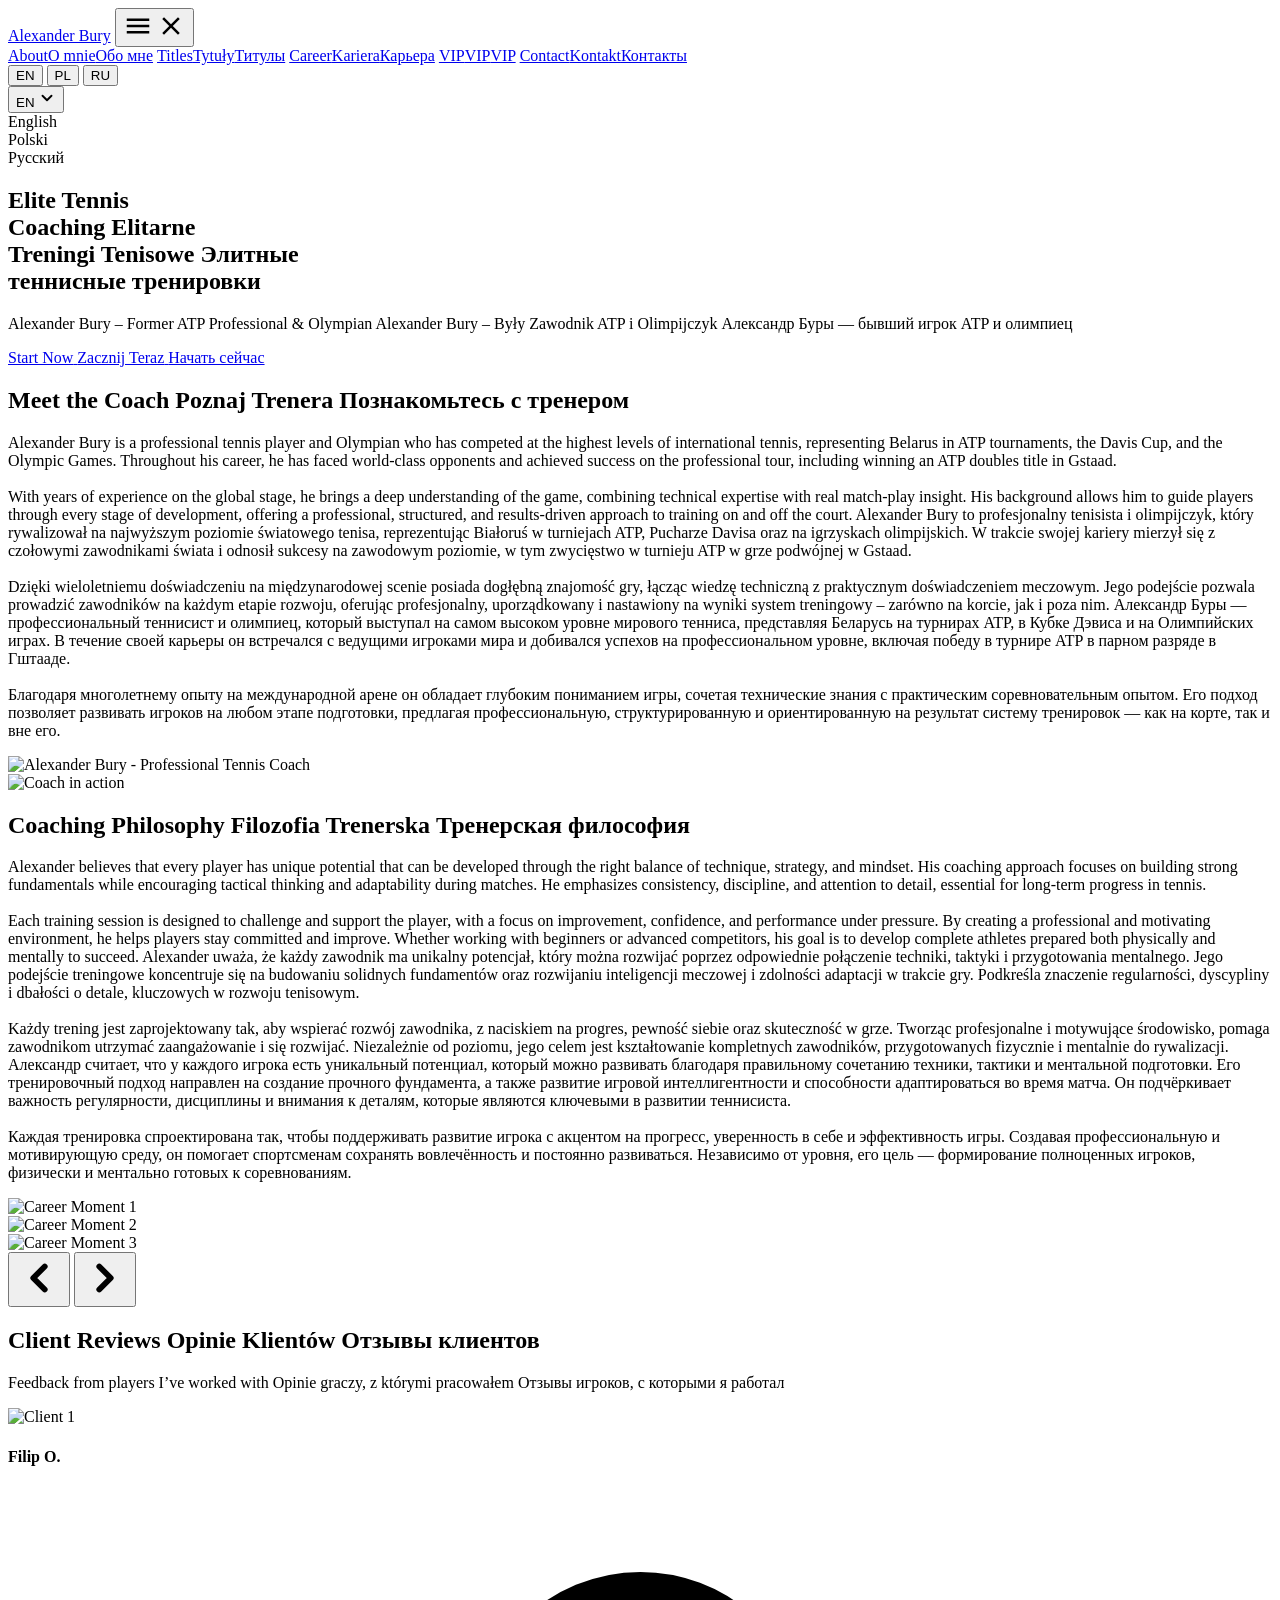
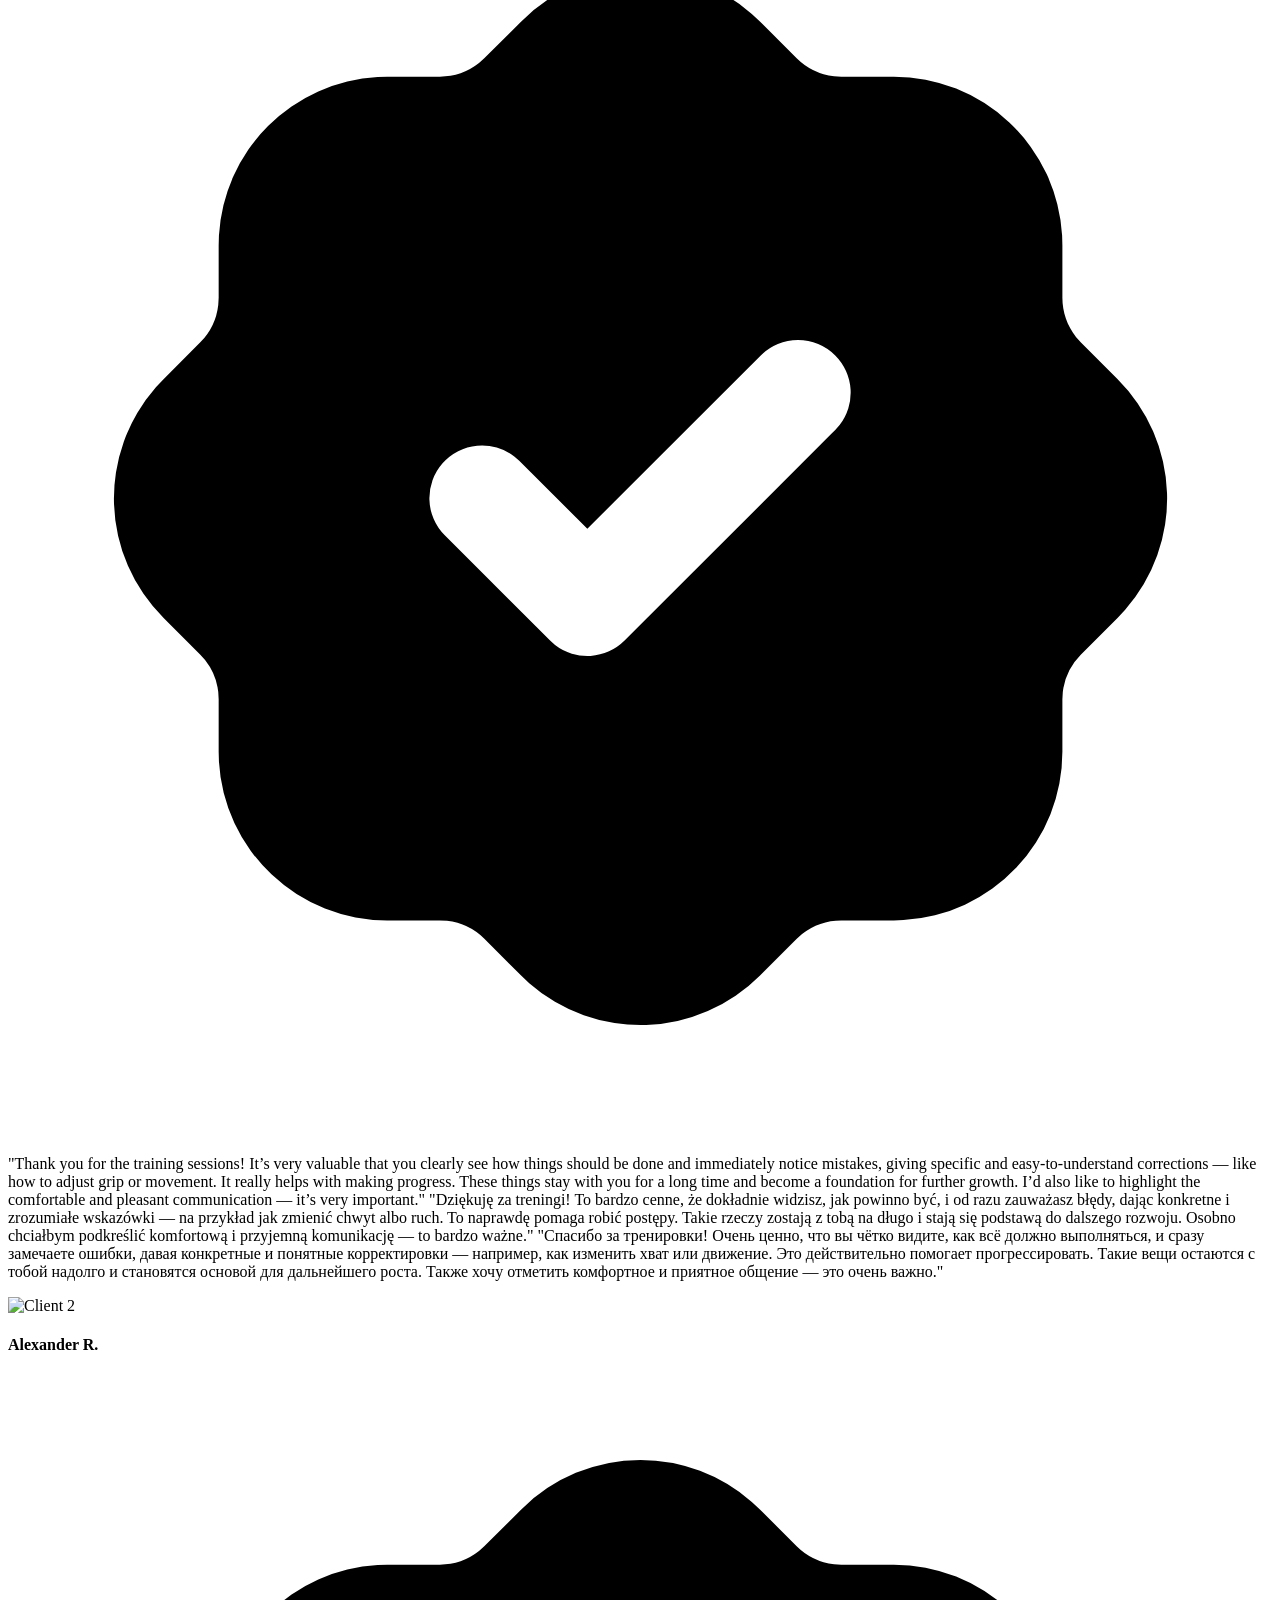
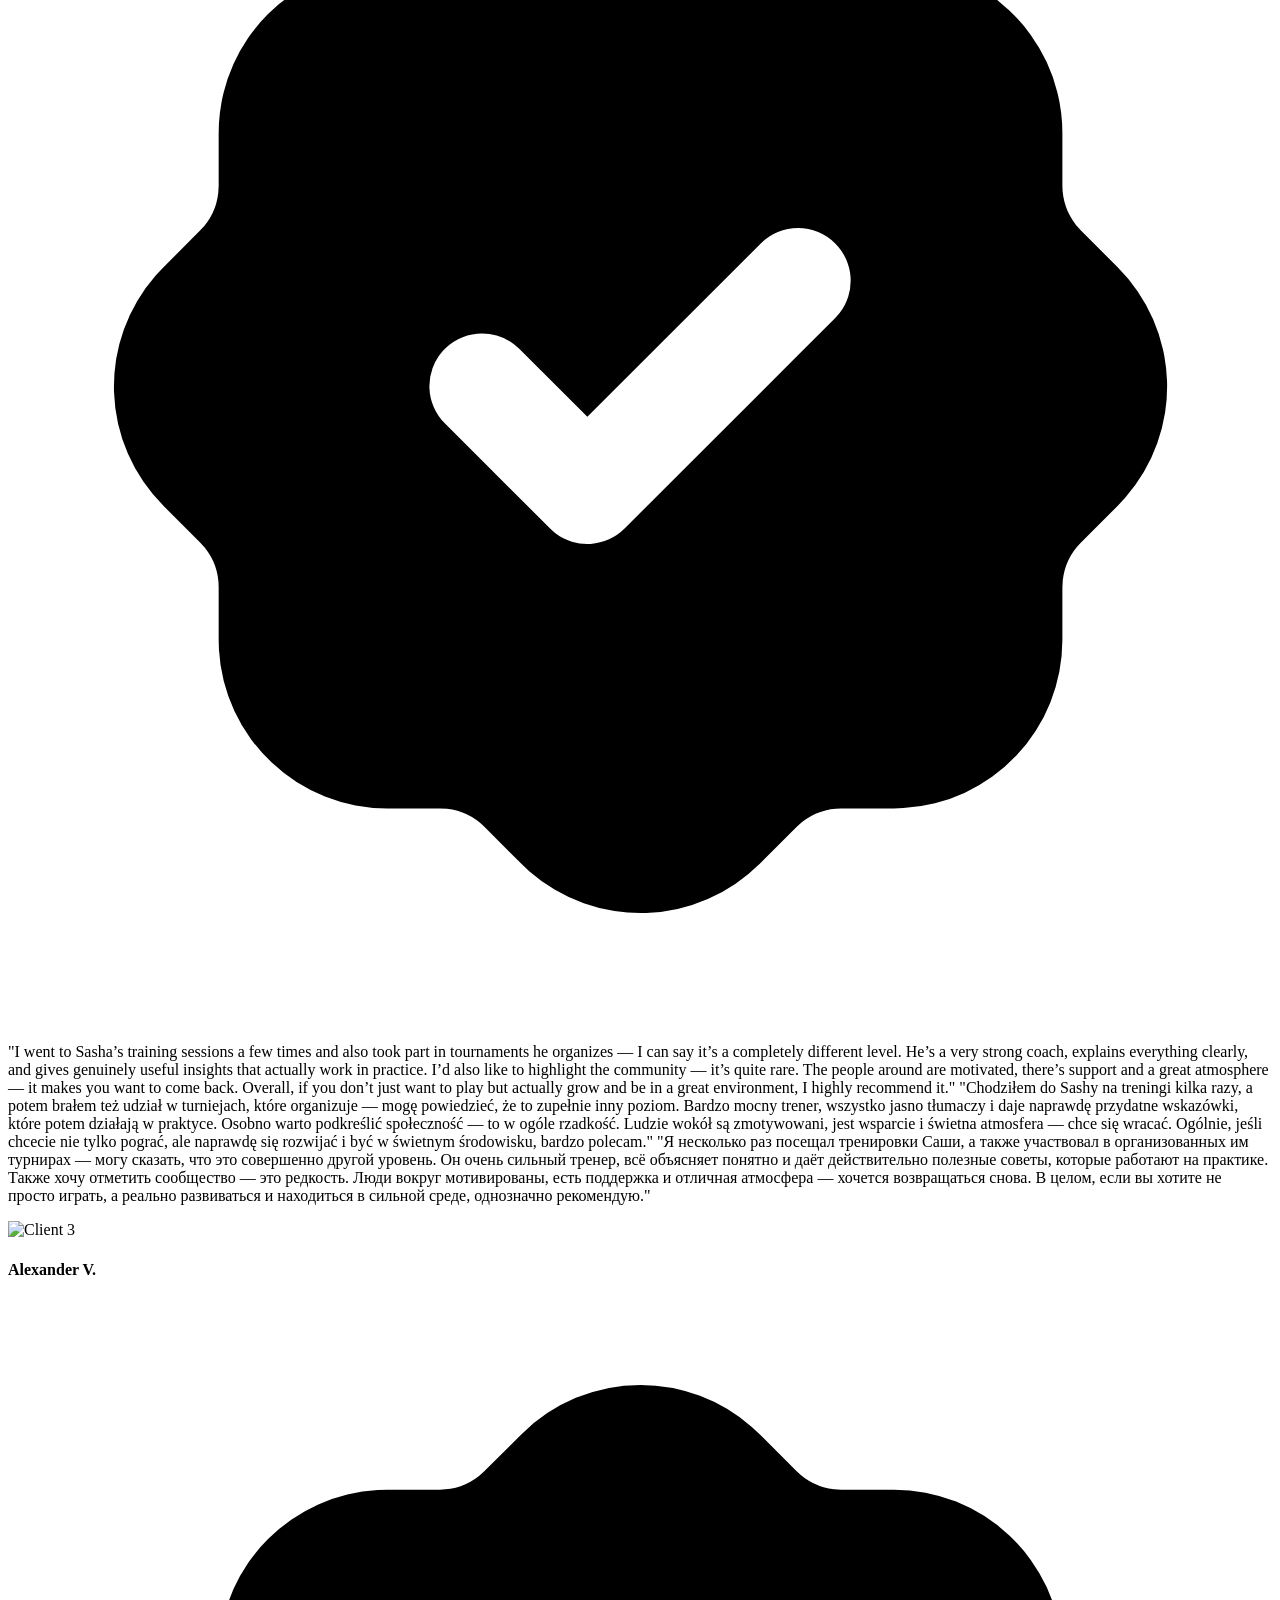
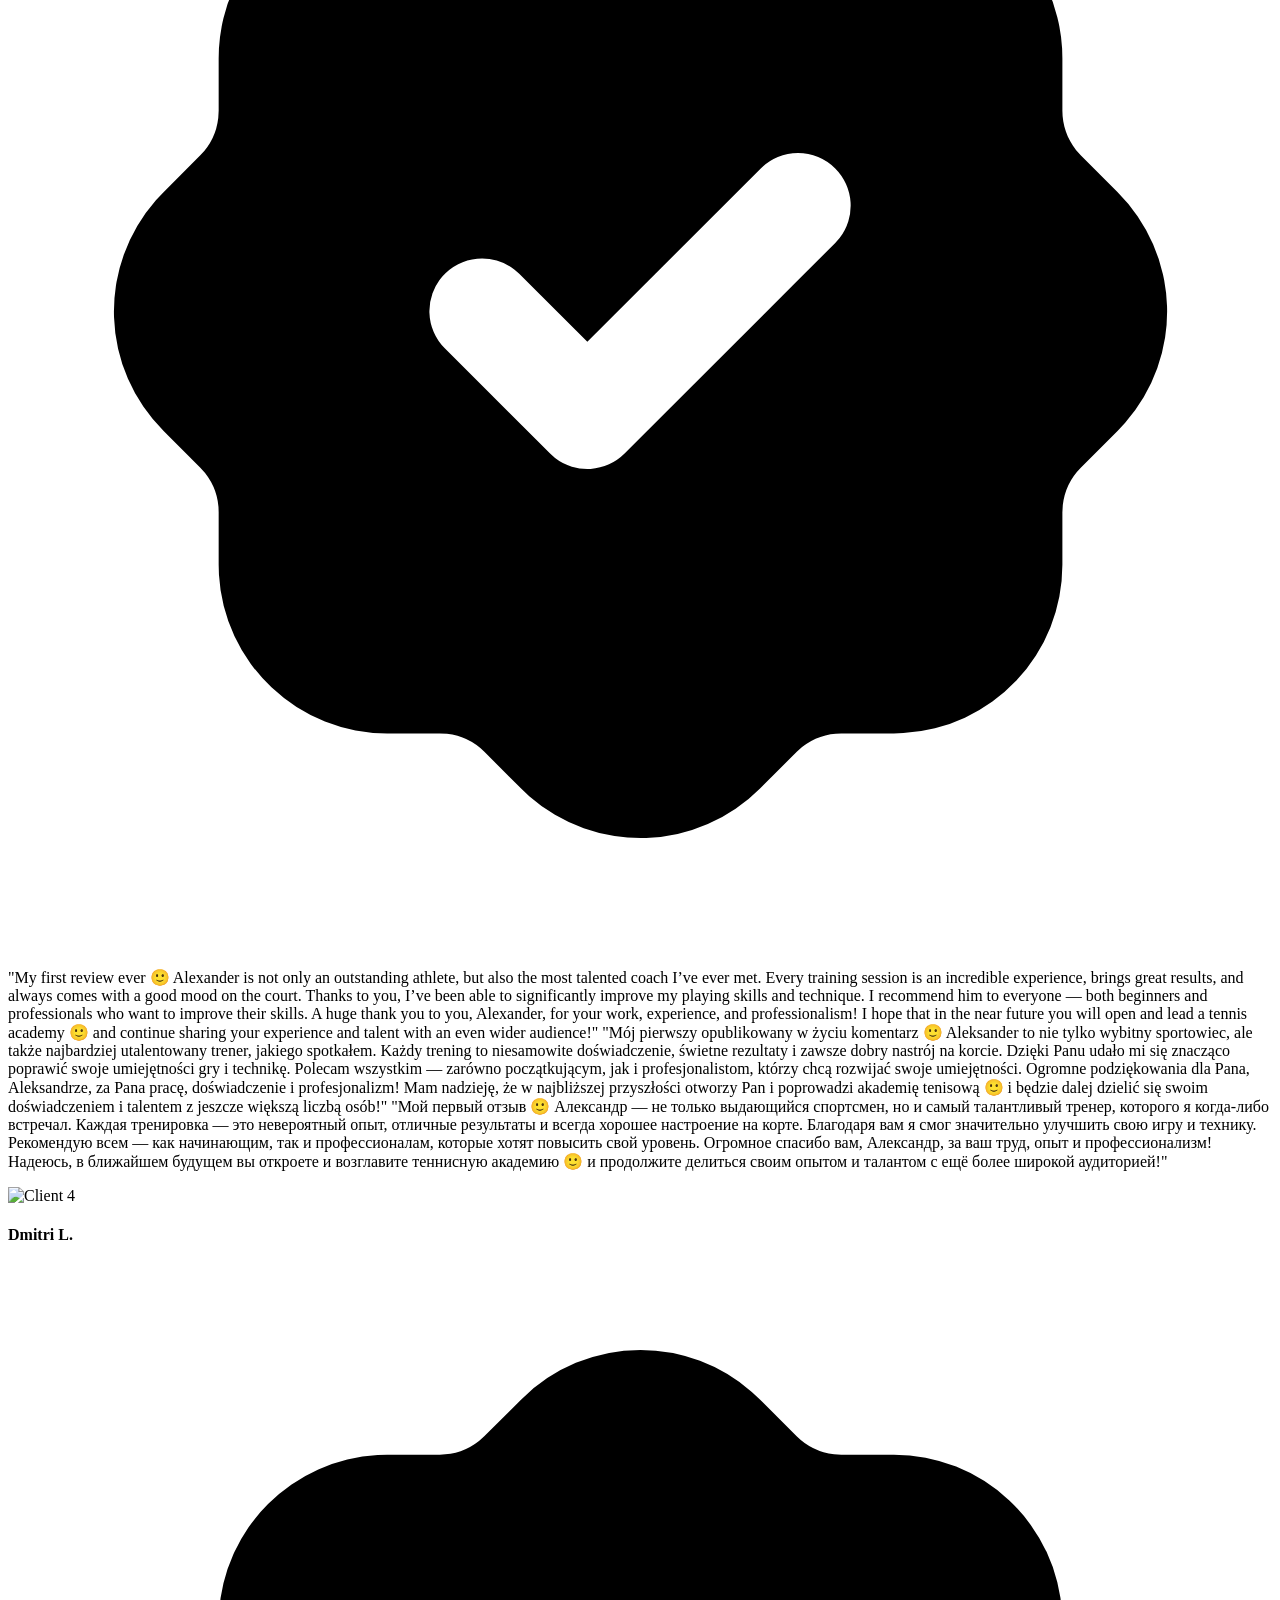
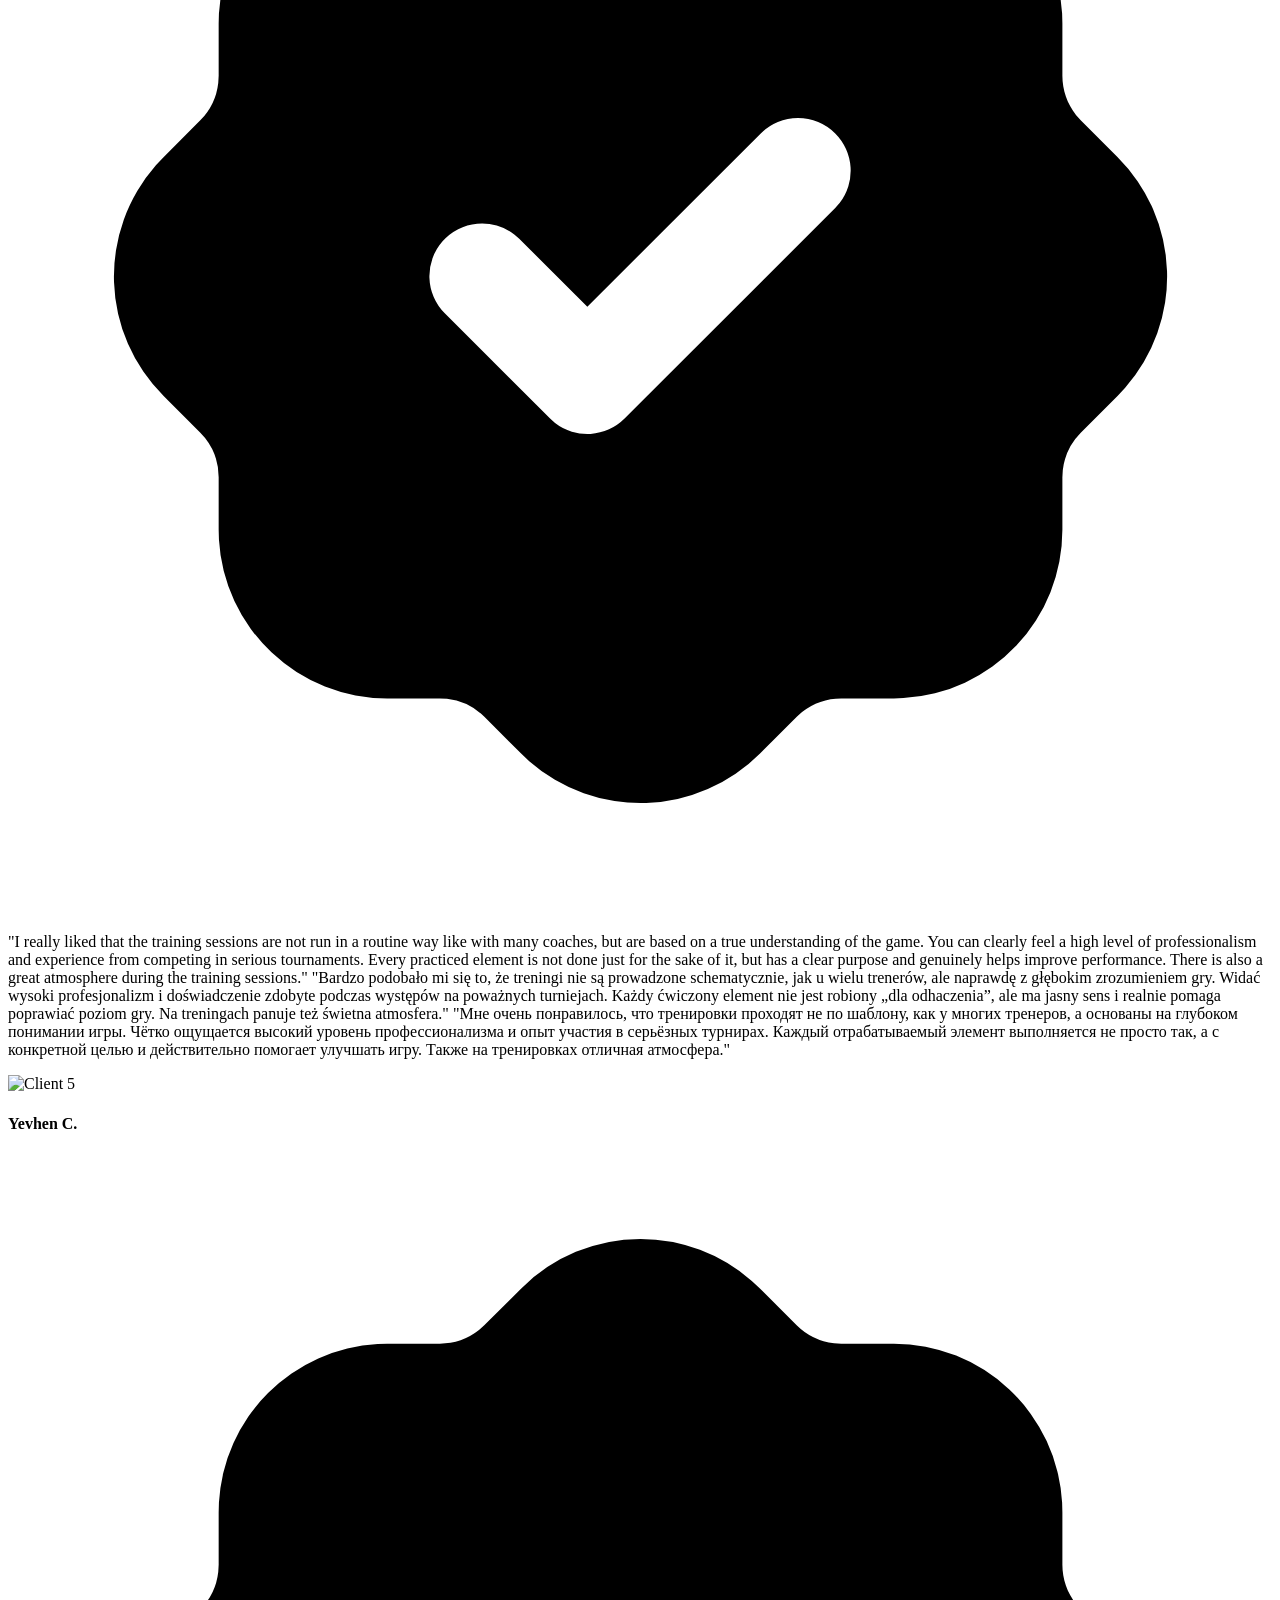
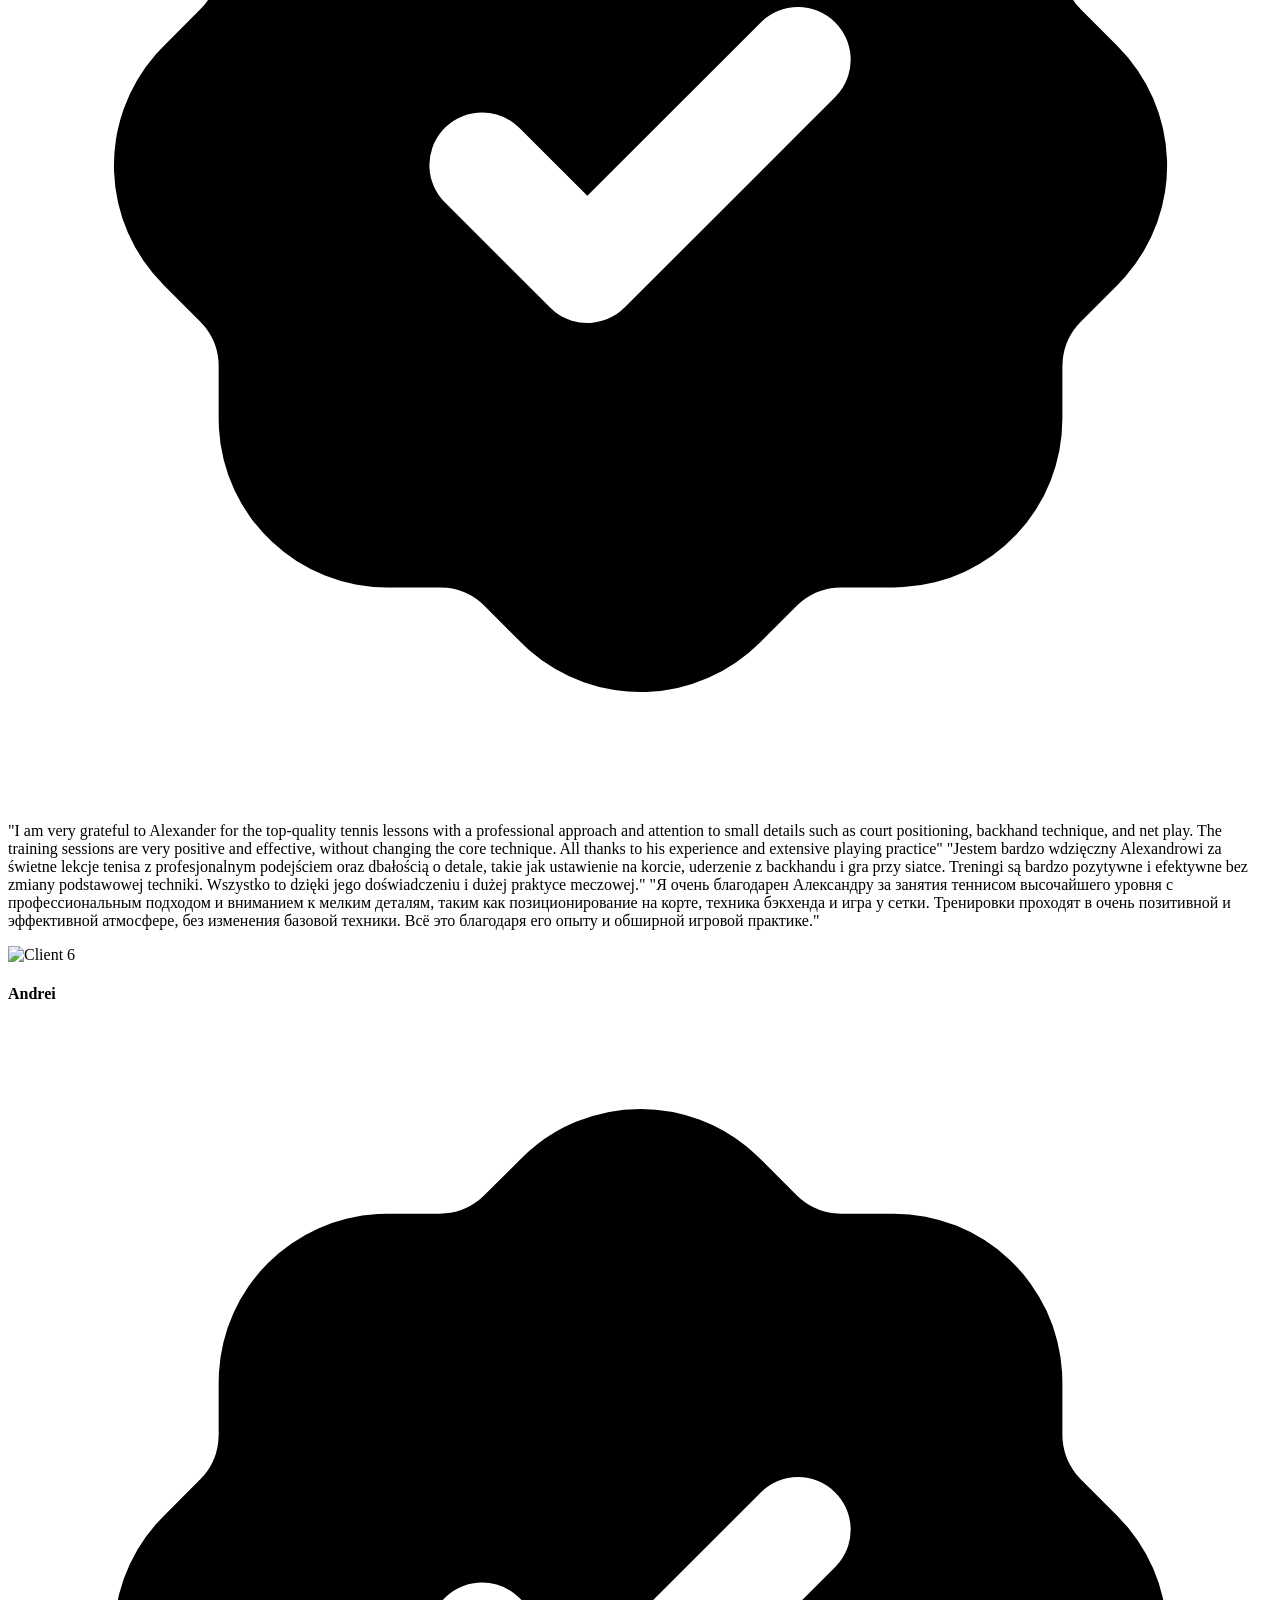
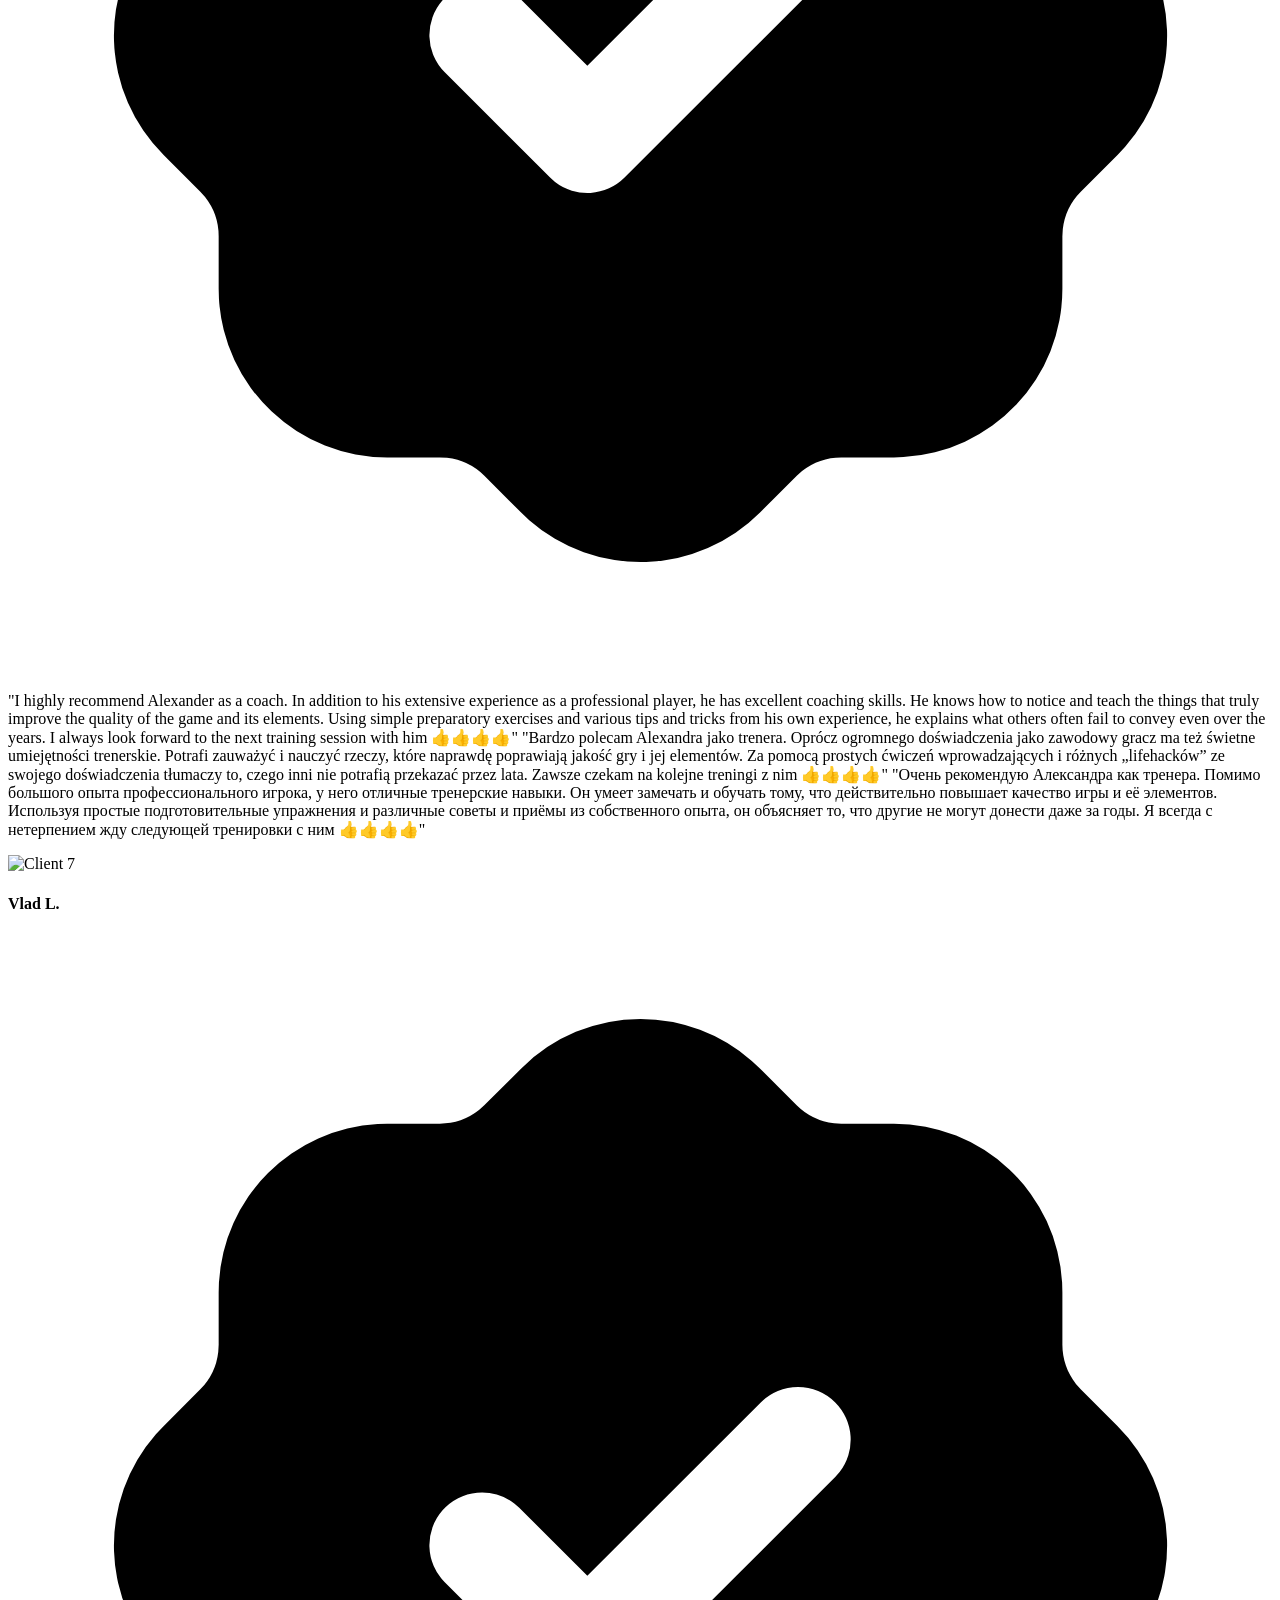
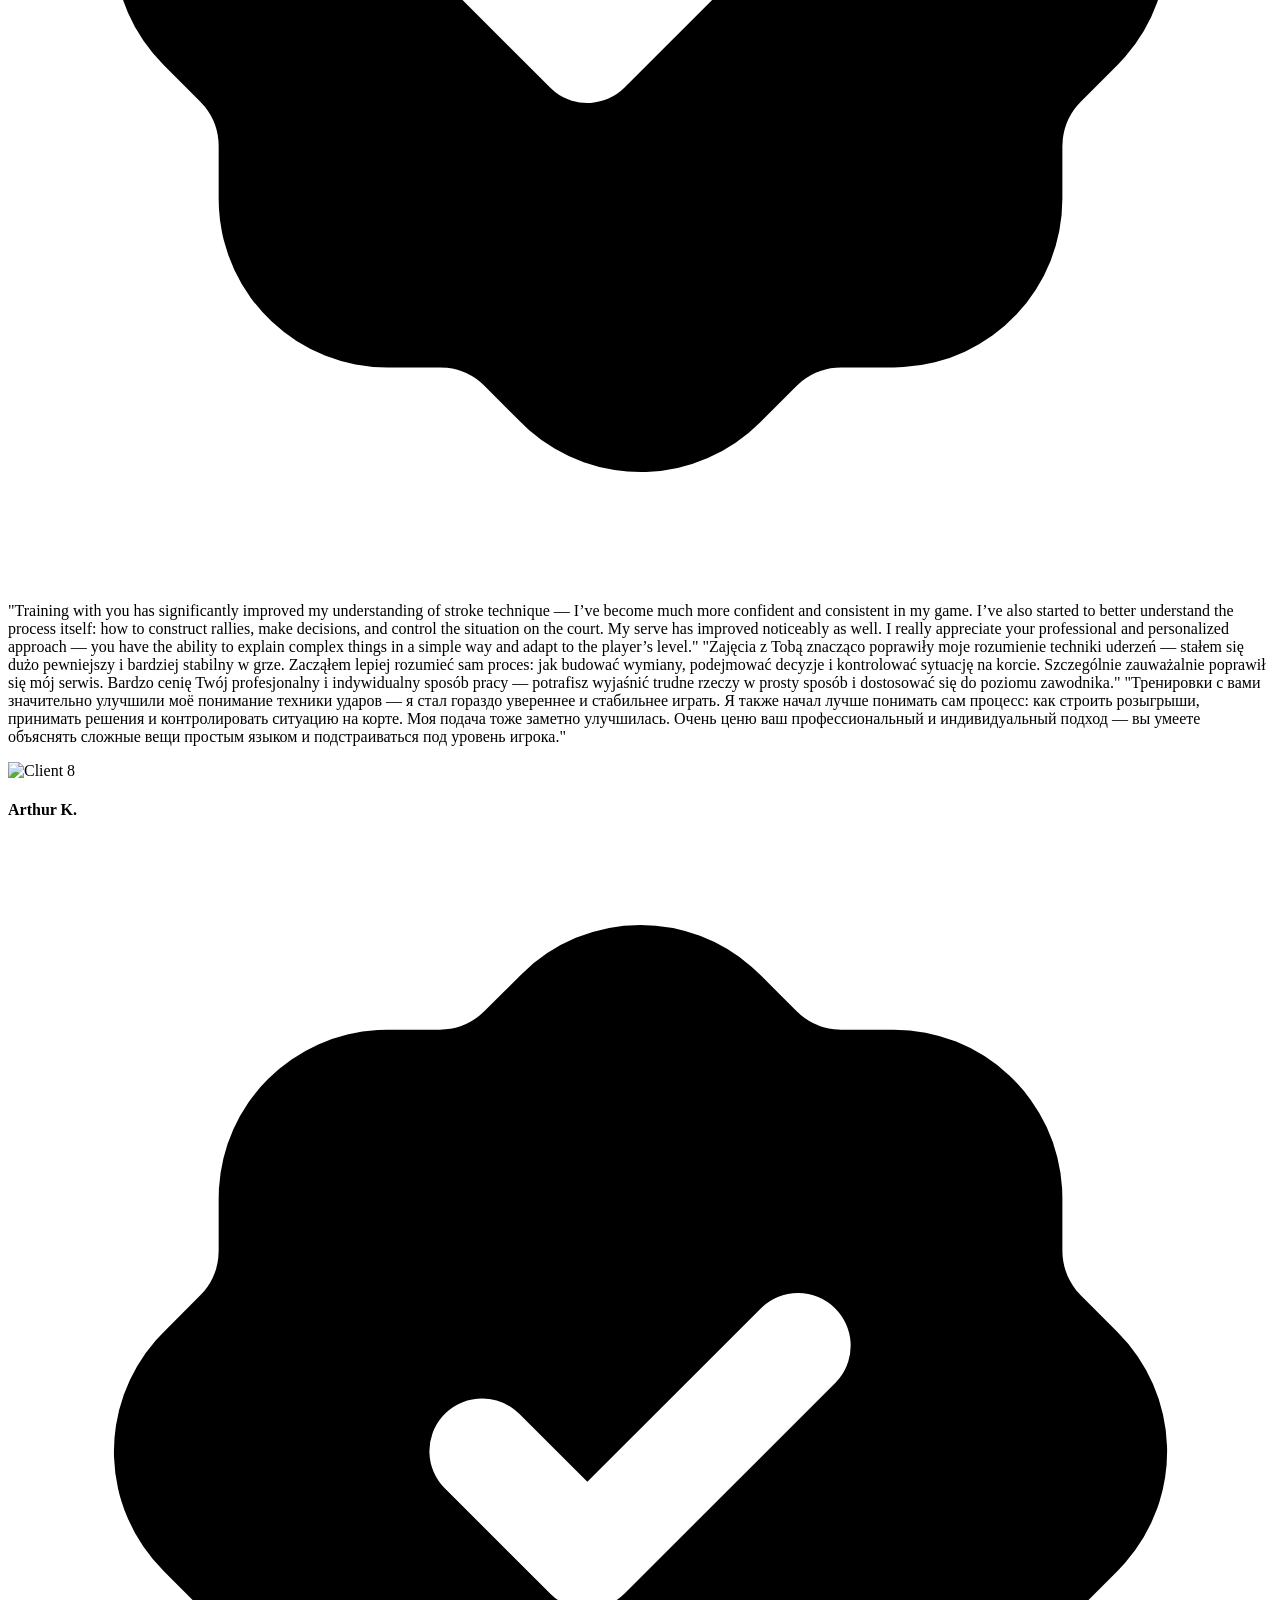
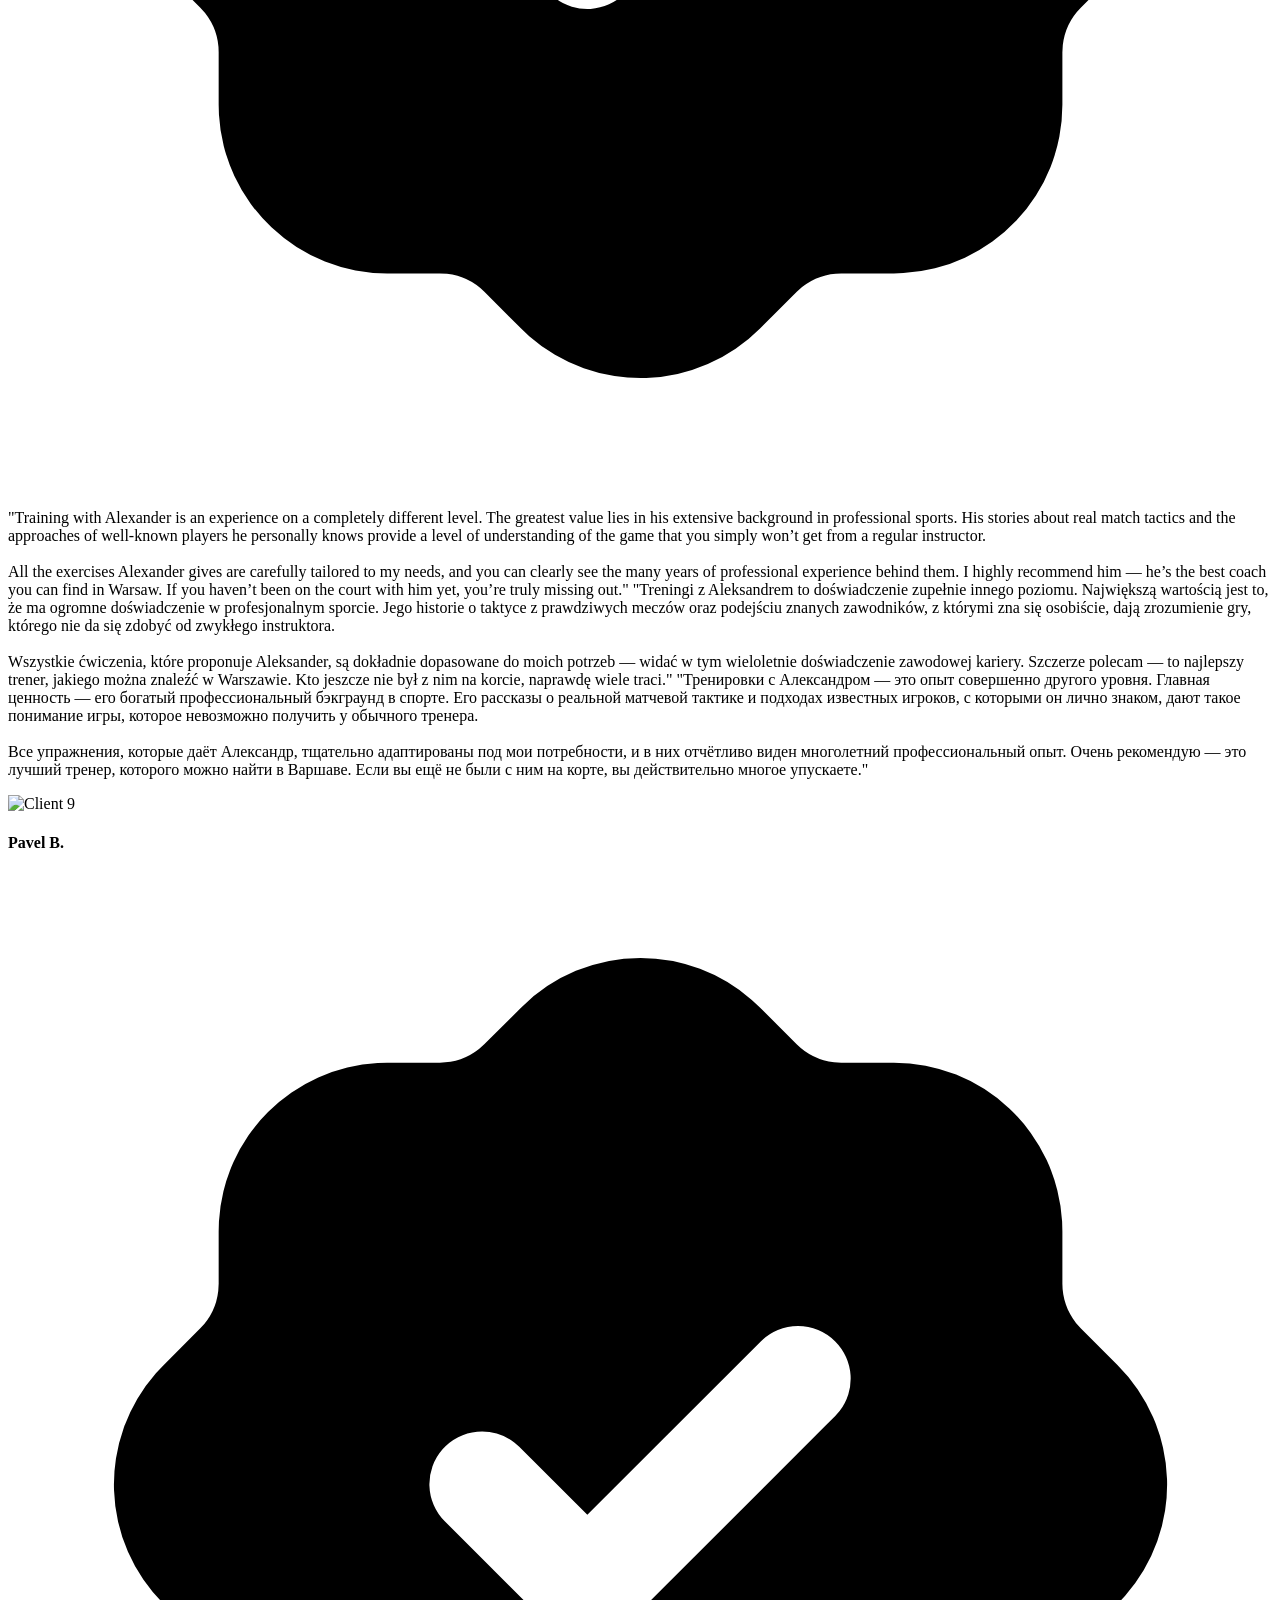
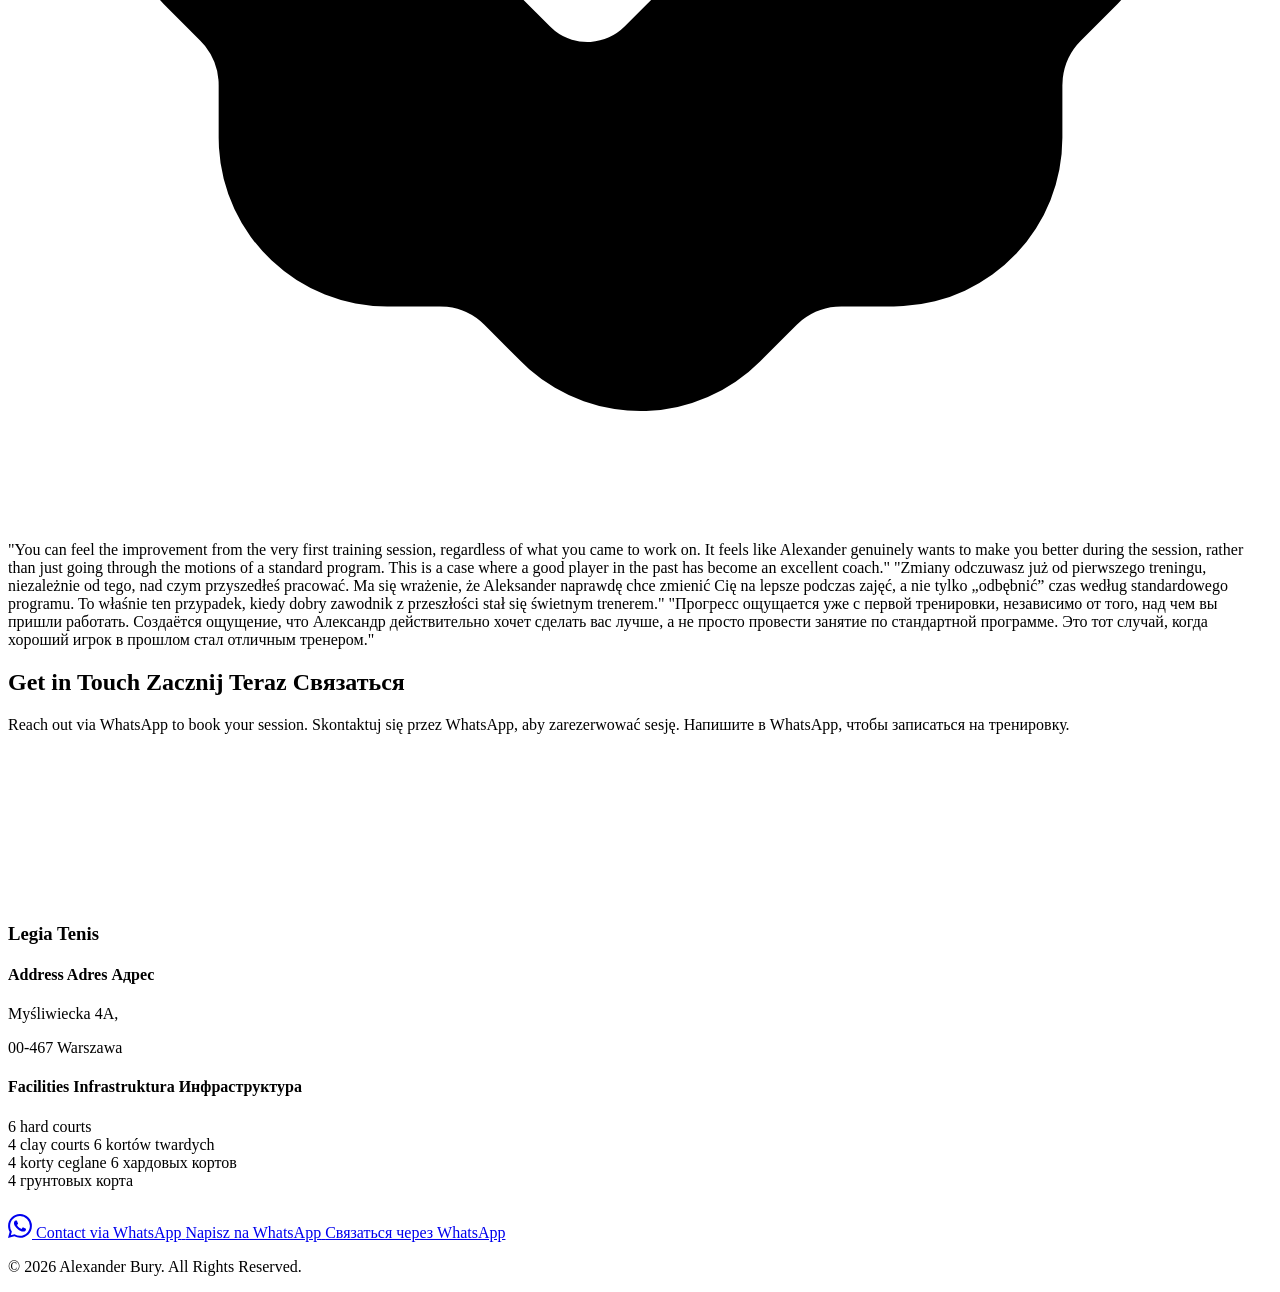
==== index.html @ 8a2a7ff5 "Create index.html" ====
<!DOCTYPE html>
<html lang="en">
<head>
	<script>
    	(function() {
        	const lang = localStorage.getItem('siteLang') || 'lang-en';
        	document.documentElement.className = lang; // Ustawia klasę na najwyższym poziomie
    	})();
	</script>
	
    <meta charset="UTF-8">
    <meta name="viewport" content="width=device-width, initial-scale=1.0">
    <title>Alexander Bury | Professional Tennis Coach</title>
    <meta name="description" content="Train with Alexander Bury, former professional ATP player and Olympian. Elite tennis coaching located at Legia Tenis club in Warsaw.">
    
    <link rel="preconnect" href="https://fonts.googleapis.com">
    <link rel="preconnect" href="https://fonts.gstatic.com" crossorigin>
    <link href="https://fonts.googleapis.com/css2?family=Inter:wght@300;400;600;800&display=swap" rel="stylesheet">
    
    <link rel="stylesheet" href="style.css">
</head>
<body class="lang-en">

    <nav class="navbar">
        <div class="nav-container">
            <a href="index.html" class="logo">Alexander Bury</a>
            
            <button class="hamburger" id="hamburger-menu" aria-label="Menu" aria-expanded="false">
                <svg class="icon-burger" width="30" height="30" viewBox="0 0 24 24" fill="none" xmlns="http://www.w3.org/2000/svg">
                    <path d="M3 6H21V8H3V6ZM3 11H21V13H3V11ZM3 16H21V18H3V16Z" fill="currentColor"/>
                </svg>
                
                <svg class="icon-close" width="30" height="30" viewBox="0 0 24 24" fill="none" xmlns="http://www.w3.org/2000/svg">
                    <path d="M19 6.41L17.59 5L12 10.59L6.41 5L5 6.41L10.59 12L5 17.59L6.41 19L12 13.41L17.59 19L19 17.59L13.41 12L19 6.41Z" fill="currentColor"/>
                </svg>
            </button>

            <div class="nav-links" id="nav-links">
                <a href="index.html#about"><span class="en">About</span><span class="pl">O mnie</span><span class="ru">Обо мне</span></a>
                <a href="achievements.html"><span class="en">Titles</span><span class="pl">Tytuły</span><span class="ru">Титулы</span></a>
                <a href="career.html"><span class="en">Career</span><span class="pl">Kariera</span><span class="ru">Карьера</span></a>
				<a href="vip.html"><span class="en">VIP</span><span class="pl">VIP</span><span class="ru">VIP</span></a>
                <a href="index.html#location"><span class="en">Contact</span><span class="pl">Kontakt</span><span class="ru">Контакты</span></a>
            </div>
            
        <div class="lang-switcher">
    		<div class="lang-desktop">
        		<button class="lang-btn" data-lang="en" id="btn-en">EN</button>
        		<button class="lang-btn" data-lang="pl" id="btn-pl">PL</button>
        		<button class="lang-btn" data-lang="ru" id="btn-ru">RU</button>
    		</div>

    		<div class="lang-mobile-dropdown" id="lang-menu">
    			<button class="lang-trigger" id="lang-trigger">
        			<span id="current-lang-text">EN</span>
        			<svg class="icon-down" xmlns="http://www.w3.org/2000/svg" width="18" height="18" viewBox="0 0 24 24" fill="none" stroke="currentColor" stroke-width="2.5" stroke-linecap="round" stroke-linejoin="round"><path d="M6 9l6 6l6 -6"/></svg>
        			<svg class="icon-up" style="display: none;" xmlns="http://www.w3.org/2000/svg" width="18" height="18" viewBox="0 0 24 24" fill="none" stroke="currentColor" stroke-width="2.5" stroke-linecap="round" stroke-linejoin="round"><path d="M6 15l6 -6l6 6"/></svg>
    			</button>
    
    			<div class="lang-options">
        			<div class="lang-option" data-lang="en">English</div>
        			<div class="lang-option" data-lang="pl">Polski</div>
        			<div class="lang-option" data-lang="ru">Русский</div>
    			</div>
			</div>
		</div>
    </nav>

    <section id="home" class="hero section-padding">
        <div class="container hero-content">
            <h1 class="fade-in">
                <span class="en">Elite Tennis<br>Coaching</span>
                <span class="pl">Elitarne<br>Treningi Tenisowe</span>
				<span class="ru">Элитные<br>теннисные тренировки</span>
            </h1>
            <p class="subtitle fade-in">
                <span class="en">Alexander Bury – Former ATP Professional & Olympian</span>
                <span class="pl">Alexander Bury – Były Zawodnik ATP i Olimpijczyk</span>
				<span class="ru">Александр Буры — бывший игрок ATP и олимпиец</span>
            </p>
            <a href="#location" class="btn btn-primary fade-in">
                <span class="en">Start Now</span>
                <span class="pl">Zacznij Teraz</span>
				<span class="ru">Начать сейчас</span>
            </a>
        </div>
    </section>

    <section id="about" class="about section-padding bg-light">
        <div class="container split-layout">
            <div class="split-text">
                <h2>
                    <span class="en">Meet the Coach</span>
                    <span class="pl">Poznaj Trenera</span>
					<span class="ru">Познакомьтесь с тренером</span>
                </h2>
                <p>
                    <span class="en">Alexander Bury is a professional tennis player and Olympian who has competed at the highest levels of international tennis, representing Belarus in ATP tournaments, the Davis Cup, and the Olympic Games. Throughout his career, he has faced world-class opponents and achieved success on the professional tour, including winning an ATP doubles title in Gstaad.
									<br><br>With years of experience on the global stage, he brings a deep understanding of the game, combining technical expertise with real match-play insight. His background allows him to guide players through every stage of development, offering a professional, structured, and results-driven approach to training on and off the court.</span>
                    <span class="pl">Alexander Bury to profesjonalny tenisista i olimpijczyk, który rywalizował na najwyższym poziomie światowego tenisa, reprezentując Białoruś w turniejach ATP, Pucharze Davisa oraz na igrzyskach olimpijskich. W trakcie swojej kariery mierzył się z czołowymi zawodnikami świata i odnosił sukcesy na zawodowym poziomie, w tym zwycięstwo w turnieju ATP w grze podwójnej w Gstaad. 
									<br><br>Dzięki wieloletniemu doświadczeniu na międzynarodowej scenie posiada dogłębną znajomość gry, łącząc wiedzę techniczną z praktycznym doświadczeniem meczowym. Jego podejście pozwala prowadzić zawodników na każdym etapie rozwoju, oferując profesjonalny, uporządkowany i nastawiony na wyniki system treningowy – zarówno na korcie, jak i poza nim.</span>
					<span class="ru">Александр Буры — профессиональный теннисист и олимпиец, который выступал на самом высоком уровне мирового тенниса, представляя Беларусь на турнирах ATP, в Кубке Дэвиса и на Олимпийских играх. В течение своей карьеры он встречался с ведущими игроками мира и добивался успехов на профессиональном уровне, включая победу в турнире ATP в парном разряде в Гштааде. 
									<br><br>Благодаря многолетнему опыту на международной арене он обладает глубоким пониманием игры, сочетая технические знания с практическим соревновательным опытом. Его подход позволяет развивать игроков на любом этапе подготовки, предлагая профессиональную, структурированную и ориентированную на результат систему тренировок — как на корте, так и вне его.</span>
                </p>
            </div>
            <div class="split-image">
                <img src="coach-portrait.webp" alt="Alexander Bury - Professional Tennis Coach" class="shadow-img">
            </div>
        </div>
    </section>

    <section class="about section-padding bg-light">
        <div class="container split-layout">
            <div class="split-image">
                <img src="philosophy.webp" alt="Coach in action" class="shadow-img">
            </div>
            <div class="split-text">
                <h2 class="fade-in">
                    <span class="en">Coaching Philosophy</span>
                    <span class="pl">Filozofia Trenerska</span>
					<span class="ru">Тренерская философия</span>
                </h2>
                <p class="fade-in">
                    <span class="en">Alexander believes that every player has unique potential that can be developed through the right balance of technique, strategy, and mindset. His coaching approach focuses on building strong fundamentals while encouraging tactical thinking and adaptability during matches. He emphasizes consistency, discipline, and attention to detail, essential for long-term progress in tennis.
					<br><br>Each training session is designed to challenge and support the player, with a focus on improvement, confidence, and performance under pressure. By creating a professional and motivating environment, he helps players stay committed and improve. Whether working with beginners or advanced competitors, his goal is to develop complete athletes prepared both physically and mentally to succeed.</span>
                    <span class="pl">Alexander uważa, że każdy zawodnik ma unikalny potencjał, który można rozwijać poprzez odpowiednie połączenie techniki, taktyki i przygotowania mentalnego. Jego podejście treningowe koncentruje się na budowaniu solidnych fundamentów oraz rozwijaniu inteligencji meczowej i zdolności adaptacji w trakcie gry. Podkreśla znaczenie regularności, dyscypliny i dbałości o detale, kluczowych w rozwoju tenisowym.
					<br><br>Każdy trening jest zaprojektowany tak, aby wspierać rozwój zawodnika, z naciskiem na progres, pewność siebie oraz skuteczność w grze. Tworząc profesjonalne i motywujące środowisko, pomaga zawodnikom utrzymać zaangażowanie i się rozwijać. Niezależnie od poziomu, jego celem jest kształtowanie kompletnych zawodników, przygotowanych fizycznie i mentalnie do rywalizacji.</span>
					<span class="ru">Александр считает, что у каждого игрока есть уникальный потенциал, который можно развивать благодаря правильному сочетанию техники, тактики и ментальной подготовки. Его тренировочный подход направлен на создание прочного фундамента, а также развитие игровой интеллигентности и способности адаптироваться во время матча. Он подчёркивает важность регулярности, дисциплины и внимания к деталям, которые являются ключевыми в развитии теннисиста.
					<br><br>Каждая тренировка спроектирована так, чтобы поддерживать развитие игрока с акцентом на прогресс, уверенность в себе и эффективность игры. Создавая профессиональную и мотивирующую среду, он помогает спортсменам сохранять вовлечённость и постоянно развиваться. Независимо от уровня, его цель — формирование полноценных игроков, физически и ментально готовых к соревнованиям.</span>
                </p>
            </div>
        </div>
    </section>
	
    <section class="career-gallery">
        <div class="gallery-wrapper">
            <div class="gallery-slide active">
                <img src="gallery-1.webp" alt="Career Moment 1">
                <div class="gallery-overlay">
            </div>
        </div>

            <div class="gallery-slide">
                <img src="gallery-2.webp" alt="Career Moment 2">
                <div class="gallery-overlay">
            </div>
        </div>

            <div class="gallery-slide">
                <img src="gallery-3.webp" alt="Career Moment 3">
                <div class="gallery-overlay">
            </div>
        </div>

            <button class="nav-arrow prev" onclick="changeSlide(-1)" aria-label="Previous">
                <svg width="46" height="46" viewBox="0 0 16 16" fill="none" xmlns="http://www.w3.org/2000/svg">
                    <path d="M10 12L6 8L10 4" stroke="currentColor" stroke-width="2" stroke-linecap="round" stroke-linejoin="round"/>
                </svg>
            </button>

            <button class="nav-arrow next" onclick="changeSlide(1)" aria-label="Next">
                <svg width="46" height="46" viewBox="0 0 16 16" fill="none" xmlns="http://www.w3.org/2000/svg" style="transform: rotate(180deg);">
                    <path d="M10 12L6 8L10 4" stroke="currentColor" stroke-width="2" stroke-linecap="round" stroke-linejoin="round"/>
                </svg>
            </button>

            <div class="progress-bar"></div>
        </div>
    </section>

            <section id="testimonials" class="section-padding bg-light">
        <div class="container">
            <div class="text-center mb-2">
                <h2>
                    <span class="en">Client Reviews</span>
                    <span class="pl">Opinie Klientów</span>
					<span class="ru">Отзывы клиентов</span>
                </h2>
                <p>
                    <span class="en">Feedback from players I’ve worked with</span>
                    <span class="pl">Opinie graczy, z którymi pracowałem</span>
					<span class="ru">Отзывы игроков, с которыми я работал</span>
                </p>
            </div>

            <div class="testimonial-wrapper">
                <div class="testi-dots"></div>

                <div class="testimonial-slider">
                    <div class="testimonial-card active">
                        <div class="testi-header">
                            <img src="profile-placeholder1.webp" alt="Client 1" class="profile-pic">
                            <div class="client-info">
                                <h4 class="client-name">
                                    Filip O.
                                    <svg class="verified-svg" viewBox="0 0 24 24" xmlns="http://www.w3.org/2000/svg">
        							<path d="M12.01 2.011a3.2 3.2 0 0 1 2.113 .797l.154 .145l.698 .698a1.2 1.2 0 0 0 .71 .341l.135 .008h1a3.2 3.2 0 0 1 3.195 3.018l.005 .182v1c0 .27 .092 .533 .258 .743l.09 .1l.697 .698a3.2 3.2 0 0 1 .147 4.382l-.145 .154l-.698 .698a1.2 1.2 0 0 0 -.341 .71l-.008 .135v1a3.2 3.2 0 0 1 -3.018 3.195l-.182 .005h-1a1.2 1.2 0 0 0 -.743 .258l-.1 .09l-.698 .697a3.2 3.2 0 0 1 -4.382 .147l-.154 -.145l-.698 -.698a1.2 1.2 0 0 0 -.71 -.341l-.135 -.008h-1a3.2 3.2 0 0 1 -3.195 -3.018l-.005 -.182v-1a1.2 1.2 0 0 0 -.258 -.743l-.09 -.1l-.697 -.698a3.2 3.2 0 0 1 -.147 -4.382l.145 -.154l.698 -.698a1.2 1.2 0 0 0 .341 -.71l.008 -.135v-1l.005 -.182a3.2 3.2 0 0 1 3.013 -3.013l.182 -.005h1a1.2 1.2 0 0 0 .743 -.258l.1 -.09l.698 -.697a3.2 3.2 0 0 1 2.269 -.944zm3.697 7.282a1 1 0 0 0 -1.414 0l-3.293 3.292l-1.293 -1.292l-.094 -.083a1 1 0 0 0 -1.32 1.497l2 2l.094 .083a1 1 0 0 0 1.32 -.083l4 -4l.083 -.094a1 1 0 0 0 -.083 -1.32z" fill="currentColor"/>
    								</svg>
                                </h4>
                                <div class="testi-rating">
                                    <span class="star-icon"></span>
                                    <span class="star-icon"></span>
                                    <span class="star-icon"></span>
                                    <span class="star-icon"></span>
                                    <span class="star-icon"></span>
                                </div>
                            </div>
                        </div>
                        <p class="testi-text">
                            <span class="en">"Thank you for the training sessions! It’s very valuable that you clearly see how things should be done and immediately notice mistakes, giving specific and easy-to-understand corrections — like how to adjust grip or movement. It really helps with making progress. These things stay with you for a long time and become a foundation for further growth. I’d also like to highlight the comfortable and pleasant communication — it’s very important."</span>
                            <span class="pl">"Dziękuję za treningi! To bardzo cenne, że dokładnie widzisz, jak powinno być, i od razu zauważasz błędy, dając konkretne i zrozumiałe wskazówki — na przykład jak zmienić chwyt albo ruch. To naprawdę pomaga robić postępy. Takie rzeczy zostają z tobą na długo i stają się podstawą do dalszego rozwoju. Osobno chciałbym podkreślić komfortową i przyjemną komunikację — to bardzo ważne."</span>
							<span class="ru">"Спасибо за тренировки! Очень ценно, что вы чётко видите, как всё должно выполняться, и сразу замечаете ошибки, давая конкретные и понятные корректировки — например, как изменить хват или движение. Это действительно помогает прогрессировать. Такие вещи остаются с тобой надолго и становятся основой для дальнейшего роста. Также хочу отметить комфортное и приятное общение — это очень важно."</span>
                        </p>
                    </div>

                    <div class="testimonial-card">
                        <div class="testi-header">
                            <img src="profile-placeholder2.webp" alt="Client 2" class="profile-pic">
                            <div class="client-info">
                                <h4 class="client-name">
                                    Alexander R.
                                    <svg class="verified-svg" viewBox="0 0 24 24" xmlns="http://www.w3.org/2000/svg">
        							<path d="M12.01 2.011a3.2 3.2 0 0 1 2.113 .797l.154 .145l.698 .698a1.2 1.2 0 0 0 .71 .341l.135 .008h1a3.2 3.2 0 0 1 3.195 3.018l.005 .182v1c0 .27 .092 .533 .258 .743l.09 .1l.697 .698a3.2 3.2 0 0 1 .147 4.382l-.145 .154l-.698 .698a1.2 1.2 0 0 0 -.341 .71l-.008 .135v1a3.2 3.2 0 0 1 -3.018 3.195l-.182 .005h-1a1.2 1.2 0 0 0 -.743 .258l-.1 .09l-.698 .697a3.2 3.2 0 0 1 -4.382 .147l-.154 -.145l-.698 -.698a1.2 1.2 0 0 0 -.71 -.341l-.135 -.008h-1a3.2 3.2 0 0 1 -3.195 -3.018l-.005 -.182v-1a1.2 1.2 0 0 0 -.258 -.743l-.09 -.1l-.697 -.698a3.2 3.2 0 0 1 -.147 -4.382l.145 -.154l.698 -.698a1.2 1.2 0 0 0 .341 -.71l.008 -.135v-1l.005 -.182a3.2 3.2 0 0 1 3.013 -3.013l.182 -.005h1a1.2 1.2 0 0 0 .743 -.258l.1 -.09l.698 -.697a3.2 3.2 0 0 1 2.269 -.944zm3.697 7.282a1 1 0 0 0 -1.414 0l-3.293 3.292l-1.293 -1.292l-.094 -.083a1 1 0 0 0 -1.32 1.497l2 2l.094 .083a1 1 0 0 0 1.32 -.083l4 -4l.083 -.094a1 1 0 0 0 -.083 -1.32z" fill="currentColor"/>
    								</svg>
                                </h4>
                                <div class="testi-rating">
                                    <span class="star-icon"></span>
                                    <span class="star-icon"></span>
                                    <span class="star-icon"></span>
                                    <span class="star-icon"></span>
                                    <span class="star-icon"></span>
                                </div>
                            </div>
                        </div>
                        <p class="testi-text">
                            <span class="en">"I went to Sasha’s training sessions a few times and also took part in tournaments he organizes — I can say it’s a completely different level. He’s a very strong coach, explains everything clearly, and gives genuinely useful insights that actually work in practice. I’d also like to highlight the community — it’s quite rare. The people around are motivated, there’s support and a great atmosphere — it makes you want to come back. Overall, if you don’t just want to play but actually grow and be in a great environment, I highly recommend it."</span>
                            <span class="pl">"Chodziłem do Sashy na treningi kilka razy, a potem brałem też udział w turniejach, które organizuje — mogę powiedzieć, że to zupełnie inny poziom. Bardzo mocny trener, wszystko jasno tłumaczy i daje naprawdę przydatne wskazówki, które potem działają w praktyce. Osobno warto podkreślić społeczność — to w ogóle rzadkość. Ludzie wokół są zmotywowani, jest wsparcie i świetna atmosfera — chce się wracać. Ogólnie, jeśli chcecie nie tylko pograć, ale naprawdę się rozwijać i być w świetnym środowisku, bardzo polecam."</span>
							<span class="ru">"Я несколько раз посещал тренировки Саши, а также участвовал в организованных им турнирах — могу сказать, что это совершенно другой уровень. Он очень сильный тренер, всё объясняет понятно и даёт действительно полезные советы, которые работают на практике. Также хочу отметить сообщество — это редкость. Люди вокруг мотивированы, есть поддержка и отличная атмосфера — хочется возвращаться снова. В целом, если вы хотите не просто играть, а реально развиваться и находиться в сильной среде, однозначно рекомендую."</span>
                        </p>
                    </div>

                    <div class="testimonial-card">
                        <div class="testi-header">
                            <img src="profile-placeholder3.webp" alt="Client 3" class="profile-pic">
                            <div class="client-info">
                                <h4 class="client-name">
                                    Alexander V.
                                    <svg class="verified-svg" viewBox="0 0 24 24" xmlns="http://www.w3.org/2000/svg">
        							<path d="M12.01 2.011a3.2 3.2 0 0 1 2.113 .797l.154 .145l.698 .698a1.2 1.2 0 0 0 .71 .341l.135 .008h1a3.2 3.2 0 0 1 3.195 3.018l.005 .182v1c0 .27 .092 .533 .258 .743l.09 .1l.697 .698a3.2 3.2 0 0 1 .147 4.382l-.145 .154l-.698 .698a1.2 1.2 0 0 0 -.341 .71l-.008 .135v1a3.2 3.2 0 0 1 -3.018 3.195l-.182 .005h-1a1.2 1.2 0 0 0 -.743 .258l-.1 .09l-.698 .697a3.2 3.2 0 0 1 -4.382 .147l-.154 -.145l-.698 -.698a1.2 1.2 0 0 0 -.71 -.341l-.135 -.008h-1a3.2 3.2 0 0 1 -3.195 -3.018l-.005 -.182v-1a1.2 1.2 0 0 0 -.258 -.743l-.09 -.1l-.697 -.698a3.2 3.2 0 0 1 -.147 -4.382l.145 -.154l.698 -.698a1.2 1.2 0 0 0 .341 -.71l.008 -.135v-1l.005 -.182a3.2 3.2 0 0 1 3.013 -3.013l.182 -.005h1a1.2 1.2 0 0 0 .743 -.258l.1 -.09l.698 -.697a3.2 3.2 0 0 1 2.269 -.944zm3.697 7.282a1 1 0 0 0 -1.414 0l-3.293 3.292l-1.293 -1.292l-.094 -.083a1 1 0 0 0 -1.32 1.497l2 2l.094 .083a1 1 0 0 0 1.32 -.083l4 -4l.083 -.094a1 1 0 0 0 -.083 -1.32z" fill="currentColor"/>
    								</svg>
                                </h4>
                                <div class="testi-rating">
                                    <span class="star-icon"></span>
                                    <span class="star-icon"></span>
                                    <span class="star-icon"></span>
                                    <span class="star-icon"></span>
                                    <span class="star-icon"></span>
                                </div>
                            </div>
                        </div>
                        <p class="testi-text">
                            <span class="en">"My first review ever 🙂 Alexander is not only an outstanding athlete, but also the most talented coach I’ve ever met. Every training session is an incredible experience, brings great results, and always comes with a good mood on the court. Thanks to you, I’ve been able to significantly improve my playing skills and technique. I recommend him to everyone — both beginners and professionals who want to improve their skills. A huge thank you to you, Alexander, for your work, experience, and professionalism! I hope that in the near future you will open and lead a tennis academy 🙂 and continue sharing your experience and talent with an even wider audience!"</span>
                            <span class="pl">"Mój pierwszy opublikowany w życiu komentarz 🙂 Aleksander to nie tylko wybitny sportowiec, ale także najbardziej utalentowany trener, jakiego spotkałem. Każdy trening to niesamowite doświadczenie, świetne rezultaty i zawsze dobry nastrój na korcie. Dzięki Panu udało mi się znacząco poprawić swoje umiejętności gry i technikę. Polecam wszystkim — zarówno początkującym, jak i profesjonalistom, którzy chcą rozwijać swoje umiejętności. Ogromne podziękowania dla Pana, Aleksandrze, za Pana pracę, doświadczenie i profesjonalizm! Mam nadzieję, że w najbliższej przyszłości otworzy Pan i poprowadzi akademię tenisową 🙂 i będzie dalej dzielić się swoim doświadczeniem i talentem z jeszcze większą liczbą osób!"</span>
							<span class="ru">"Мой первый отзыв 🙂 Александр — не только выдающийся спортсмен, но и самый талантливый тренер, которого я когда-либо встречал. Каждая тренировка — это невероятный опыт, отличные результаты и всегда хорошее настроение на корте. Благодаря вам я смог значительно улучшить свою игру и технику. Рекомендую всем — как начинающим, так и профессионалам, которые хотят повысить свой уровень. Огромное спасибо вам, Александр, за ваш труд, опыт и профессионализм! Надеюсь, в ближайшем будущем вы откроете и возглавите теннисную академию 🙂 и продолжите делиться своим опытом и талантом с ещё более широкой аудиторией!"</span>
                        </p>
                    </div>

                    <div class="testimonial-card">
                        <div class="testi-header">
                            <img src="profile-placeholder4.webp" alt="Client 4" class="profile-pic">
                            <div class="client-info">
                                <h4 class="client-name">
                                    Dmitri L.
                                    <svg class="verified-svg" viewBox="0 0 24 24" xmlns="http://www.w3.org/2000/svg">
        							<path d="M12.01 2.011a3.2 3.2 0 0 1 2.113 .797l.154 .145l.698 .698a1.2 1.2 0 0 0 .71 .341l.135 .008h1a3.2 3.2 0 0 1 3.195 3.018l.005 .182v1c0 .27 .092 .533 .258 .743l.09 .1l.697 .698a3.2 3.2 0 0 1 .147 4.382l-.145 .154l-.698 .698a1.2 1.2 0 0 0 -.341 .71l-.008 .135v1a3.2 3.2 0 0 1 -3.018 3.195l-.182 .005h-1a1.2 1.2 0 0 0 -.743 .258l-.1 .09l-.698 .697a3.2 3.2 0 0 1 -4.382 .147l-.154 -.145l-.698 -.698a1.2 1.2 0 0 0 -.71 -.341l-.135 -.008h-1a3.2 3.2 0 0 1 -3.195 -3.018l-.005 -.182v-1a1.2 1.2 0 0 0 -.258 -.743l-.09 -.1l-.697 -.698a3.2 3.2 0 0 1 -.147 -4.382l.145 -.154l.698 -.698a1.2 1.2 0 0 0 .341 -.71l.008 -.135v-1l.005 -.182a3.2 3.2 0 0 1 3.013 -3.013l.182 -.005h1a1.2 1.2 0 0 0 .743 -.258l.1 -.09l.698 -.697a3.2 3.2 0 0 1 2.269 -.944zm3.697 7.282a1 1 0 0 0 -1.414 0l-3.293 3.292l-1.293 -1.292l-.094 -.083a1 1 0 0 0 -1.32 1.497l2 2l.094 .083a1 1 0 0 0 1.32 -.083l4 -4l.083 -.094a1 1 0 0 0 -.083 -1.32z" fill="currentColor"/>
    								</svg>
                                </h4>
                                <div class="testi-rating">
                                    <span class="star-icon"></span>
                                    <span class="star-icon"></span>
                                    <span class="star-icon"></span>
                                    <span class="star-icon"></span>
                                    <span class="star-icon"></span>
                                </div>
                            </div>
                        </div>
                        <p class="testi-text">
                            <span class="en">"I really liked that the training sessions are not run in a routine way like with many coaches, but are based on a true understanding of the game. You can clearly feel a high level of professionalism and experience from competing in serious tournaments. Every practiced element is not done just for the sake of it, but has a clear purpose and genuinely helps improve performance. There is also a great atmosphere during the training sessions."</span>
                            <span class="pl">"Bardzo podobało mi się to, że treningi nie są prowadzone schematycznie, jak u wielu trenerów, ale naprawdę z głębokim zrozumieniem gry. Widać wysoki profesjonalizm i doświadczenie zdobyte podczas występów na poważnych turniejach. Każdy ćwiczony element nie jest robiony „dla odhaczenia”, ale ma jasny sens i realnie pomaga poprawiać poziom gry. Na treningach panuje też świetna atmosfera."</span>
							 <span class="ru">"Мне очень понравилось, что тренировки проходят не по шаблону, как у многих тренеров, а основаны на глубоком понимании игры. Чётко ощущается высокий уровень профессионализма и опыт участия в серьёзных турнирах. Каждый отрабатываемый элемент выполняется не просто так, а с конкретной целью и действительно помогает улучшать игру. Также на тренировках отличная атмосфера."</span>
                        </p>
                    </div>

                    <div class="testimonial-card">
                        <div class="testi-header">
                            <img src="profile-placeholder5.webp" alt="Client 5" class="profile-pic">
                            <div class="client-info">
                                <h4 class="client-name">
                                    Yevhen C.
                                    <svg class="verified-svg" viewBox="0 0 24 24" xmlns="http://www.w3.org/2000/svg">
        							<path d="M12.01 2.011a3.2 3.2 0 0 1 2.113 .797l.154 .145l.698 .698a1.2 1.2 0 0 0 .71 .341l.135 .008h1a3.2 3.2 0 0 1 3.195 3.018l.005 .182v1c0 .27 .092 .533 .258 .743l.09 .1l.697 .698a3.2 3.2 0 0 1 .147 4.382l-.145 .154l-.698 .698a1.2 1.2 0 0 0 -.341 .71l-.008 .135v1a3.2 3.2 0 0 1 -3.018 3.195l-.182 .005h-1a1.2 1.2 0 0 0 -.743 .258l-.1 .09l-.698 .697a3.2 3.2 0 0 1 -4.382 .147l-.154 -.145l-.698 -.698a1.2 1.2 0 0 0 -.71 -.341l-.135 -.008h-1a3.2 3.2 0 0 1 -3.195 -3.018l-.005 -.182v-1a1.2 1.2 0 0 0 -.258 -.743l-.09 -.1l-.697 -.698a3.2 3.2 0 0 1 -.147 -4.382l.145 -.154l.698 -.698a1.2 1.2 0 0 0 .341 -.71l.008 -.135v-1l.005 -.182a3.2 3.2 0 0 1 3.013 -3.013l.182 -.005h1a1.2 1.2 0 0 0 .743 -.258l.1 -.09l.698 -.697a3.2 3.2 0 0 1 2.269 -.944zm3.697 7.282a1 1 0 0 0 -1.414 0l-3.293 3.292l-1.293 -1.292l-.094 -.083a1 1 0 0 0 -1.32 1.497l2 2l.094 .083a1 1 0 0 0 1.32 -.083l4 -4l.083 -.094a1 1 0 0 0 -.083 -1.32z" fill="currentColor"/>
    								</svg>
                                </h4>
                                <div class="testi-rating">
                                    <span class="star-icon"></span>
                                    <span class="star-icon"></span>
                                    <span class="star-icon"></span>
                                    <span class="star-icon"></span>
                                    <span class="star-icon"></span>
                                </div>
                            </div>
                        </div>
                        <p class="testi-text">
                            <span class="en">"I am very grateful to Alexander for the top-quality tennis lessons with a professional approach and attention to small details such as court positioning, backhand technique, and net play. The training sessions are very positive and effective, without changing the core technique. All thanks to his experience and extensive playing practice"</span>
                            <span class="pl">"Jestem bardzo wdzięczny Alexandrowi za świetne lekcje tenisa z profesjonalnym podejściem oraz dbałością o detale, takie jak ustawienie na korcie, uderzenie z backhandu i gra przy siatce. Treningi są bardzo pozytywne i efektywne bez zmiany podstawowej techniki. Wszystko to dzięki jego doświadczeniu i dużej praktyce meczowej."</span>
							<span class="ru">"Я очень благодарен Александру за занятия теннисом высочайшего уровня с профессиональным подходом и вниманием к мелким деталям, таким как позиционирование на корте, техника бэкхенда и игра у сетки. Тренировки проходят в очень позитивной и эффективной атмосфере, без изменения базовой техники. Всё это благодаря его опыту и обширной игровой практике."</span>
                        </p>
                    </div>

                    <div class="testimonial-card">
                        <div class="testi-header">
                            <img src="profile-placeholder6.webp" alt="Client 6" class="profile-pic">
                            <div class="client-info">
                                <h4 class="client-name">
                                    Andrei
                                    <svg class="verified-svg" viewBox="0 0 24 24" xmlns="http://www.w3.org/2000/svg">
        							<path d="M12.01 2.011a3.2 3.2 0 0 1 2.113 .797l.154 .145l.698 .698a1.2 1.2 0 0 0 .71 .341l.135 .008h1a3.2 3.2 0 0 1 3.195 3.018l.005 .182v1c0 .27 .092 .533 .258 .743l.09 .1l.697 .698a3.2 3.2 0 0 1 .147 4.382l-.145 .154l-.698 .698a1.2 1.2 0 0 0 -.341 .71l-.008 .135v1a3.2 3.2 0 0 1 -3.018 3.195l-.182 .005h-1a1.2 1.2 0 0 0 -.743 .258l-.1 .09l-.698 .697a3.2 3.2 0 0 1 -4.382 .147l-.154 -.145l-.698 -.698a1.2 1.2 0 0 0 -.71 -.341l-.135 -.008h-1a3.2 3.2 0 0 1 -3.195 -3.018l-.005 -.182v-1a1.2 1.2 0 0 0 -.258 -.743l-.09 -.1l-.697 -.698a3.2 3.2 0 0 1 -.147 -4.382l.145 -.154l.698 -.698a1.2 1.2 0 0 0 .341 -.71l.008 -.135v-1l.005 -.182a3.2 3.2 0 0 1 3.013 -3.013l.182 -.005h1a1.2 1.2 0 0 0 .743 -.258l.1 -.09l.698 -.697a3.2 3.2 0 0 1 2.269 -.944zm3.697 7.282a1 1 0 0 0 -1.414 0l-3.293 3.292l-1.293 -1.292l-.094 -.083a1 1 0 0 0 -1.32 1.497l2 2l.094 .083a1 1 0 0 0 1.32 -.083l4 -4l.083 -.094a1 1 0 0 0 -.083 -1.32z" fill="currentColor"/>
    								</svg>
                                </h4>
                                <div class="testi-rating">
                                    <span class="star-icon"></span>
                                    <span class="star-icon"></span>
                                    <span class="star-icon"></span>
                                    <span class="star-icon"></span>
                                    <span class="star-icon"></span>
                                </div>
                            </div>
                        </div>
                        <p class="testi-text">
                            <span class="en">"I highly recommend Alexander as a coach. In addition to his extensive experience as a professional player, he has excellent coaching skills. He knows how to notice and teach the things that truly improve the quality of the game and its elements. Using simple preparatory exercises and various tips and tricks from his own experience, he explains what others often fail to convey even over the years. I always look forward to the next training session with him 👍👍👍👍"</span>
                            <span class="pl">"Bardzo polecam Alexandra jako trenera. Oprócz ogromnego doświadczenia jako zawodowy gracz ma też świetne umiejętności trenerskie. Potrafi zauważyć i nauczyć rzeczy, które naprawdę poprawiają jakość gry i jej elementów. Za pomocą prostych ćwiczeń wprowadzających i różnych „lifehacków” ze swojego doświadczenia tłumaczy to, czego inni nie potrafią przekazać przez lata. Zawsze czekam na kolejne treningi z nim 👍👍👍👍"</span>
							<span class="ru">"Очень рекомендую Александра как тренера. Помимо большого опыта профессионального игрока, у него отличные тренерские навыки. Он умеет замечать и обучать тому, что действительно повышает качество игры и её элементов. Используя простые подготовительные упражнения и различные советы и приёмы из собственного опыта, он объясняет то, что другие не могут донести даже за годы. Я всегда с нетерпением жду следующей тренировки с ним 👍👍👍👍"</span>
                        </p>
                    </div>

                    <div class="testimonial-card">
                        <div class="testi-header">
                            <img src="profile-placeholder7.webp" alt="Client 7" class="profile-pic">
                            <div class="client-info">
                                <h4 class="client-name">
                                    Vlad L.
                                    <svg class="verified-svg" viewBox="0 0 24 24" xmlns="http://www.w3.org/2000/svg">
        							<path d="M12.01 2.011a3.2 3.2 0 0 1 2.113 .797l.154 .145l.698 .698a1.2 1.2 0 0 0 .71 .341l.135 .008h1a3.2 3.2 0 0 1 3.195 3.018l.005 .182v1c0 .27 .092 .533 .258 .743l.09 .1l.697 .698a3.2 3.2 0 0 1 .147 4.382l-.145 .154l-.698 .698a1.2 1.2 0 0 0 -.341 .71l-.008 .135v1a3.2 3.2 0 0 1 -3.018 3.195l-.182 .005h-1a1.2 1.2 0 0 0 -.743 .258l-.1 .09l-.698 .697a3.2 3.2 0 0 1 -4.382 .147l-.154 -.145l-.698 -.698a1.2 1.2 0 0 0 -.71 -.341l-.135 -.008h-1a3.2 3.2 0 0 1 -3.195 -3.018l-.005 -.182v-1a1.2 1.2 0 0 0 -.258 -.743l-.09 -.1l-.697 -.698a3.2 3.2 0 0 1 -.147 -4.382l.145 -.154l.698 -.698a1.2 1.2 0 0 0 .341 -.71l.008 -.135v-1l.005 -.182a3.2 3.2 0 0 1 3.013 -3.013l.182 -.005h1a1.2 1.2 0 0 0 .743 -.258l.1 -.09l.698 -.697a3.2 3.2 0 0 1 2.269 -.944zm3.697 7.282a1 1 0 0 0 -1.414 0l-3.293 3.292l-1.293 -1.292l-.094 -.083a1 1 0 0 0 -1.32 1.497l2 2l.094 .083a1 1 0 0 0 1.32 -.083l4 -4l.083 -.094a1 1 0 0 0 -.083 -1.32z" fill="currentColor"/>
    								</svg>
                                </h4>
                                <div class="testi-rating">
                                    <span class="star-icon"></span>
                                    <span class="star-icon"></span>
                                    <span class="star-icon"></span>
                                    <span class="star-icon"></span>
                                    <span class="star-icon"></span>
                                </div>
                            </div>
                        </div>
                        <p class="testi-text">
                            <span class="en">"Training with you has significantly improved my understanding of stroke technique — I’ve become much more confident and consistent in my game. I’ve also started to better understand the process itself: how to construct rallies, make decisions, and control the situation on the court. My serve has improved noticeably as well. I really appreciate your professional and personalized approach — you have the ability to explain complex things in a simple way and adapt to the player’s level."</span>
                            <span class="pl">"Zajęcia z Tobą znacząco poprawiły moje rozumienie techniki uderzeń — stałem się dużo pewniejszy i bardziej stabilny w grze. Zacząłem lepiej rozumieć sam proces: jak budować wymiany, podejmować decyzje i kontrolować sytuację na korcie. Szczególnie zauważalnie poprawił się mój serwis. Bardzo cenię Twój profesjonalny i indywidualny sposób pracy — potrafisz wyjaśnić trudne rzeczy w prosty sposób i dostosować się do poziomu zawodnika."</span>
							<span class="ru">"Тренировки с вами значительно улучшили моё понимание техники ударов — я стал гораздо увереннее и стабильнее играть. Я также начал лучше понимать сам процесс: как строить розыгрыши, принимать решения и контролировать ситуацию на корте. Моя подача тоже заметно улучшилась. Очень ценю ваш профессиональный и индивидуальный подход — вы умеете объяснять сложные вещи простым языком и подстраиваться под уровень игрока."</span>
                        </p>
                    </div>

                    <div class="testimonial-card">
                        <div class="testi-header">
                            <img src="profile-placeholder8.webp" alt="Client 8" class="profile-pic">
                            <div class="client-info">
                                <h4 class="client-name">
                                    Arthur K.
                                    <svg class="verified-svg" viewBox="0 0 24 24" xmlns="http://www.w3.org/2000/svg">
        							<path d="M12.01 2.011a3.2 3.2 0 0 1 2.113 .797l.154 .145l.698 .698a1.2 1.2 0 0 0 .71 .341l.135 .008h1a3.2 3.2 0 0 1 3.195 3.018l.005 .182v1c0 .27 .092 .533 .258 .743l.09 .1l.697 .698a3.2 3.2 0 0 1 .147 4.382l-.145 .154l-.698 .698a1.2 1.2 0 0 0 -.341 .71l-.008 .135v1a3.2 3.2 0 0 1 -3.018 3.195l-.182 .005h-1a1.2 1.2 0 0 0 -.743 .258l-.1 .09l-.698 .697a3.2 3.2 0 0 1 -4.382 .147l-.154 -.145l-.698 -.698a1.2 1.2 0 0 0 -.71 -.341l-.135 -.008h-1a3.2 3.2 0 0 1 -3.195 -3.018l-.005 -.182v-1a1.2 1.2 0 0 0 -.258 -.743l-.09 -.1l-.697 -.698a3.2 3.2 0 0 1 -.147 -4.382l.145 -.154l.698 -.698a1.2 1.2 0 0 0 .341 -.71l.008 -.135v-1l.005 -.182a3.2 3.2 0 0 1 3.013 -3.013l.182 -.005h1a1.2 1.2 0 0 0 .743 -.258l.1 -.09l.698 -.697a3.2 3.2 0 0 1 2.269 -.944zm3.697 7.282a1 1 0 0 0 -1.414 0l-3.293 3.292l-1.293 -1.292l-.094 -.083a1 1 0 0 0 -1.32 1.497l2 2l.094 .083a1 1 0 0 0 1.32 -.083l4 -4l.083 -.094a1 1 0 0 0 -.083 -1.32z" fill="currentColor"/>
    								</svg>
                                </h4>
                                <div class="testi-rating">
                                    <span class="star-icon"></span>
                                    <span class="star-icon"></span>
                                    <span class="star-icon"></span>
                                    <span class="star-icon"></span>
                                    <span class="star-icon"></span>
                                </div>
                            </div>
                        </div>
                        <p class="testi-text">
                            <span class="en">"Training with Alexander is an experience on a completely different level. The greatest value lies in his extensive background in professional sports. His stories about real match tactics and the approaches of well-known players he personally knows provide a level of understanding of the game that you simply won’t get from a regular instructor.
									<br><br>All the exercises Alexander gives are carefully tailored to my needs, and you can clearly see the many years of professional experience behind them. I highly recommend him — he’s the best coach you can find in Warsaw. If you haven’t been on the court with him yet, you’re truly missing out."</span>
                            <span class="pl">"Treningi z Aleksandrem to doświadczenie zupełnie innego poziomu. Największą wartością jest to, że ma ogromne doświadczenie w profesjonalnym sporcie. Jego historie o taktyce z prawdziwych meczów oraz podejściu znanych zawodników, z którymi zna się osobiście, dają zrozumienie gry, którego nie da się zdobyć od zwykłego instruktora.
									<br><br>Wszystkie ćwiczenia, które proponuje Aleksander, są dokładnie dopasowane do moich potrzeb — widać w tym wieloletnie doświadczenie zawodowej kariery. Szczerze polecam — to najlepszy trener, jakiego można znaleźć w Warszawie. Kto jeszcze nie był z nim na korcie, naprawdę wiele traci."</span>
							<span class="ru">"Тренировки с Александром — это опыт совершенно другого уровня. Главная ценность — его богатый профессиональный бэкграунд в спорте. Его рассказы о реальной матчевой тактике и подходах известных игроков, с которыми он лично знаком, дают такое понимание игры, которое невозможно получить у обычного тренера.
									<br><br>Все упражнения, которые даёт Александр, тщательно адаптированы под мои потребности, и в них отчётливо виден многолетний профессиональный опыт. Очень рекомендую — это лучший тренер, которого можно найти в Варшаве. Если вы ещё не были с ним на корте, вы действительно многое упускаете."</span>
                        </p>
                    </div>

                    <div class="testimonial-card">
                        <div class="testi-header">
                            <img src="profile-placeholder9.webp" alt="Client 9" class="profile-pic">
                            <div class="client-info">
                                <h4 class="client-name">
                                    Pavel B.
                                    <svg class="verified-svg" viewBox="0 0 24 24" xmlns="http://www.w3.org/2000/svg">
        							<path d="M12.01 2.011a3.2 3.2 0 0 1 2.113 .797l.154 .145l.698 .698a1.2 1.2 0 0 0 .71 .341l.135 .008h1a3.2 3.2 0 0 1 3.195 3.018l.005 .182v1c0 .27 .092 .533 .258 .743l.09 .1l.697 .698a3.2 3.2 0 0 1 .147 4.382l-.145 .154l-.698 .698a1.2 1.2 0 0 0 -.341 .71l-.008 .135v1a3.2 3.2 0 0 1 -3.018 3.195l-.182 .005h-1a1.2 1.2 0 0 0 -.743 .258l-.1 .09l-.698 .697a3.2 3.2 0 0 1 -4.382 .147l-.154 -.145l-.698 -.698a1.2 1.2 0 0 0 -.71 -.341l-.135 -.008h-1a3.2 3.2 0 0 1 -3.195 -3.018l-.005 -.182v-1a1.2 1.2 0 0 0 -.258 -.743l-.09 -.1l-.697 -.698a3.2 3.2 0 0 1 -.147 -4.382l.145 -.154l.698 -.698a1.2 1.2 0 0 0 .341 -.71l.008 -.135v-1l.005 -.182a3.2 3.2 0 0 1 3.013 -3.013l.182 -.005h1a1.2 1.2 0 0 0 .743 -.258l.1 -.09l.698 -.697a3.2 3.2 0 0 1 2.269 -.944zm3.697 7.282a1 1 0 0 0 -1.414 0l-3.293 3.292l-1.293 -1.292l-.094 -.083a1 1 0 0 0 -1.32 1.497l2 2l.094 .083a1 1 0 0 0 1.32 -.083l4 -4l.083 -.094a1 1 0 0 0 -.083 -1.32z" fill="currentColor"/>
    								</svg>
                                </h4>
                                <div class="testi-rating">
                                    <span class="star-icon"></span>
                                    <span class="star-icon"></span>
                                    <span class="star-icon"></span>
                                    <span class="star-icon"></span>
                                    <span class="star-icon"></span>
                                </div>
                            </div>
                        </div>
                        <p class="testi-text">
                            <span class="en">"You can feel the improvement from the very first training session, regardless of what you came to work on. It feels like Alexander genuinely wants to make you better during the session, rather than just going through the motions of a standard program. This is a case where a good player in the past has become an excellent coach."</span>
                            <span class="pl">"Zmiany odczuwasz już od pierwszego treningu, niezależnie od tego, nad czym przyszedłeś pracować. Ma się wrażenie, że Aleksander naprawdę chce zmienić Cię na lepsze podczas zajęć, a nie tylko „odbębnić” czas według standardowego programu. To właśnie ten przypadek, kiedy dobry zawodnik z przeszłości stał się świetnym trenerem."</span>
							<span class="ru">"Прогресс ощущается уже с первой тренировки, независимо от того, над чем вы пришли работать. Создаётся ощущение, что Александр действительно хочет сделать вас лучше, а не просто провести занятие по стандартной программе. Это тот случай, когда хороший игрок в прошлом стал отличным тренером."</span>
                        </p>
                    </div>
                </div>
            </div>
        </div>
    </section>
	
   <section id="location" class="section-padding">
        <div class="container">
            <div class="text-center mb-2">
                <h2>
                    <span class="en">Get in Touch</span>
                    <span class="pl">Zacznij Teraz</span>
					<span class="ru">Связаться</span>
                </h2>
                <p>
                    <span class="en">Reach out via WhatsApp to book your session.</span>
                    <span class="pl">Skontaktuj się przez WhatsApp, aby zarezerwować sesję.</span>
					<span class="ru">Напишите в WhatsApp, чтобы записаться на тренировку.</span>
                </p>
            </div>

            <div class="location-content">
                <div class="map-container">
                    <iframe src="https://www.google.com/maps/embed?pb=!1m18!1m12!1m3!1d2899.4226812099023!2d21.03530047691301!3d52.219780758413215!2m3!1f0!2f0!3f0!3m2!1i1024!2i768!4f13.1!3m3!1m2!1s0x471ecd1d1680ea3d%3A0x4396e0d99012deec!2sLegia%20Tennis%20Stadium!5e1!3m2!1sen!2spl!4v1774890466456!5m2!1sen!2spl" width="100%" height="100%" style="border:0;" allowfullscreen="" loading="lazy" referrerpolicy="no-referrer-when-downgrade"></iframe>
                </div>

                <div class="location-details loc-mobile-fix">
                    
                    <style>
                        .wa-btn-mobile { display: none; margin-bottom: 1.5rem; }
                        .mobile-separator { display: none; }
                        
                        @media (max-width: 768px) {
                            /* Pokazujemy przycisk na mobile */
                            .wa-btn-mobile { display: block; margin-bottom: 1.5rem; }
                            .wa-btn-desktop { display: none; }
                            
                            /* Minimalistyczna szara kreska */
                            .mobile-separator {
                                display: block;
                                border: none;
                                border-top: 1px solid #e0e0e0;
                                margin-bottom: 1.5rem;
                            }

                            /* Zmniejszamy odstęp między mapą a sekcją tekstu */
                            .location-content {
                                gap: 1rem !important; /* Mniejsza przerwa między siatką */
                            }
                            .loc-mobile-fix {
                                margin-top: 0 !important;
                                padding-top: 0.5rem !important;
                            }
                        }
                    </style>

                    <div class="wa-btn-mobile">
                        <a href="https://wa.me/48452895525" target="_blank" class="btn btn-whatsapp" id="whatsapp-btn">
                            <svg xmlns="http://www.w3.org/2000/svg" width="24" height="24" fill="currentColor" viewBox="0 0 16 16">
                                <path d="M13.601 2.326A7.854 7.854 0 0 0 7.994 0C3.627 0 .068 3.558.064 7.926c0 1.399.366 2.76 1.057 3.965L0 16l4.204-1.102a7.933 7.933 0 0 0 3.79.965h.004c4.368 0 7.926-3.558 7.93-7.93A7.898 7.898 0 0 0 13.6 2.326zM7.994 14.521a6.573 6.573 0 0 1-3.356-.92l-.24-.144-2.494.654.666-2.433-.156-.251a6.56 6.56 0 0 1-1.007-3.505c0-3.626 2.957-6.584 6.591-6.584a6.56 6.56 0 0 1 4.66 1.931 6.557 6.557 0 0 1 1.928 4.66c-.004 3.639-2.961 6.592-6.592 6.592zm3.615-4.934c-.197-.099-1.17-.578-1.353-.646-.182-.065-.315-.099-.445.099-.133.197-.513.646-.627.775-.114.133-.232.148-.43.05-.197-.1-.836-.308-1.592-.985-.59-.525-.985-1.175-1.103-1.372-.114-.198-.011-.304.088-.403.087-.088.197-.232.296-.346.1-.114.133-.198.198-.33.065-.134.034-.248-.015-.347-.05-.099-.445-1.076-.612-1.47-.16-.389-.323-.335-.445-.34-.114-.007-.247-.007-.38-.007a.729.729 0 0 0-.529.247c-.182.198-.691.677-.691 1.654 0 .977.71 1.916.81 2.049.098.133 1.394 2.132 3.383 2.992.47.205.84.326 1.129.418.475.152.904.129 1.246.08.38-.058 1.171-.48 1.338-.943.164-.464.164-.86.114-.943-.049-.084-.182-.133-.38-.232z"/>
                            </svg>
                            <span class="en">Contact via WhatsApp</span>
                            <span class="pl">Napisz na WhatsApp</span>
							<span class="ru">Связаться через WhatsApp</span>
                        </a>
                    </div>
                    
                    <hr class="mobile-separator">

                    <h3>Legia Tenis</h3>
                    
                    <div class="loc-grid">
                        <div class="loc-item">
                            <h4>
                                <span class="en">Address</span>
                                <span class="pl">Adres</span>
								<span class="ru">Адрес</span>
                            </h4>
                            <p>Myśliwiecka 4A,</p>
                            <p>00-467 Warszawa</p>
                        </div>
                        
                        <div class="loc-item">
                            <h4>
                                <span class="en">Facilities</span>
                                <span class="pl">Infrastruktura</span>
								<span class="ru">Инфраструктура</span>
                            </h4>
                            <div style="margin-bottom: 1.5rem;">
                                <span class="en">6 hard courts<br>4 clay courts</span>
                                <span class="pl">6 kortów twardych<br>4 korty ceglane</span>
								<span class="ru">6 хардовых кортов<br>4 грунтовых корта</span>
                            </div>
                        </div>

                        <div class="loc-item wa-btn-desktop">
                            <a href="https://wa.me/48452895525" target="_blank" class="btn btn-whatsapp" id="whatsapp-btn">
                                <svg xmlns="http://www.w3.org/2000/svg" width="24" height="24" fill="currentColor" viewBox="0 0 16 16">
                                    <path d="M13.601 2.326A7.854 7.854 0 0 0 7.994 0C3.627 0 .068 3.558.064 7.926c0 1.399.366 2.76 1.057 3.965L0 16l4.204-1.102a7.933 7.933 0 0 0 3.79.965h.004c4.368 0 7.926-3.558 7.93-7.93A7.898 7.898 0 0 0 13.6 2.326zM7.994 14.521a6.573 6.573 0 0 1-3.356-.92l-.24-.144-2.494.654.666-2.433-.156-.251a6.56 6.56 0 0 1-1.007-3.505c0-3.626 2.957-6.584 6.591-6.584a6.56 6.56 0 0 1 4.66 1.931 6.557 6.557 0 0 1 1.928 4.66c-.004 3.639-2.961 6.592-6.592 6.592zm3.615-4.934c-.197-.099-1.17-.578-1.353-.646-.182-.065-.315-.099-.445.099-.133.197-.513.646-.627.775-.114.133-.232.148-.43.05-.197-.1-.836-.308-1.592-.985-.59-.525-.985-1.175-1.103-1.372-.114-.198-.011-.304.088-.403.087-.088.197-.232.296-.346.1-.114.133-.198.198-.33.065-.134.034-.248-.015-.347-.05-.099-.445-1.076-.612-1.47-.16-.389-.323-.335-.445-.34-.114-.007-.247-.007-.38-.007a.729.729 0 0 0-.529.247c-.182.198-.691.677-.691 1.654 0 .977.71 1.916.81 2.049.098.133 1.394 2.132 3.383 2.992.47.205.84.326 1.129.418.475.152.904.129 1.246.08.38-.058 1.171-.48 1.338-.943.164-.464.164-.86.114-.943-.049-.084-.182-.133-.38-.232z"/>
                                </svg>
                                <span class="en">Contact via WhatsApp</span>
                                <span class="pl">Napisz na WhatsApp</span>
								<span class="ru">Связаться через WhatsApp</span>
                            </a>
                        </div>
                    </div>
                </div>
            </div>
        </div>
    </section>

    <footer>
        <div class="container text-center">
            <p>© 2026 Alexander Bury. All Rights Reserved.</p>
        </div>
    </footer>

    <script src="script.js"></script>
</body>
</html>
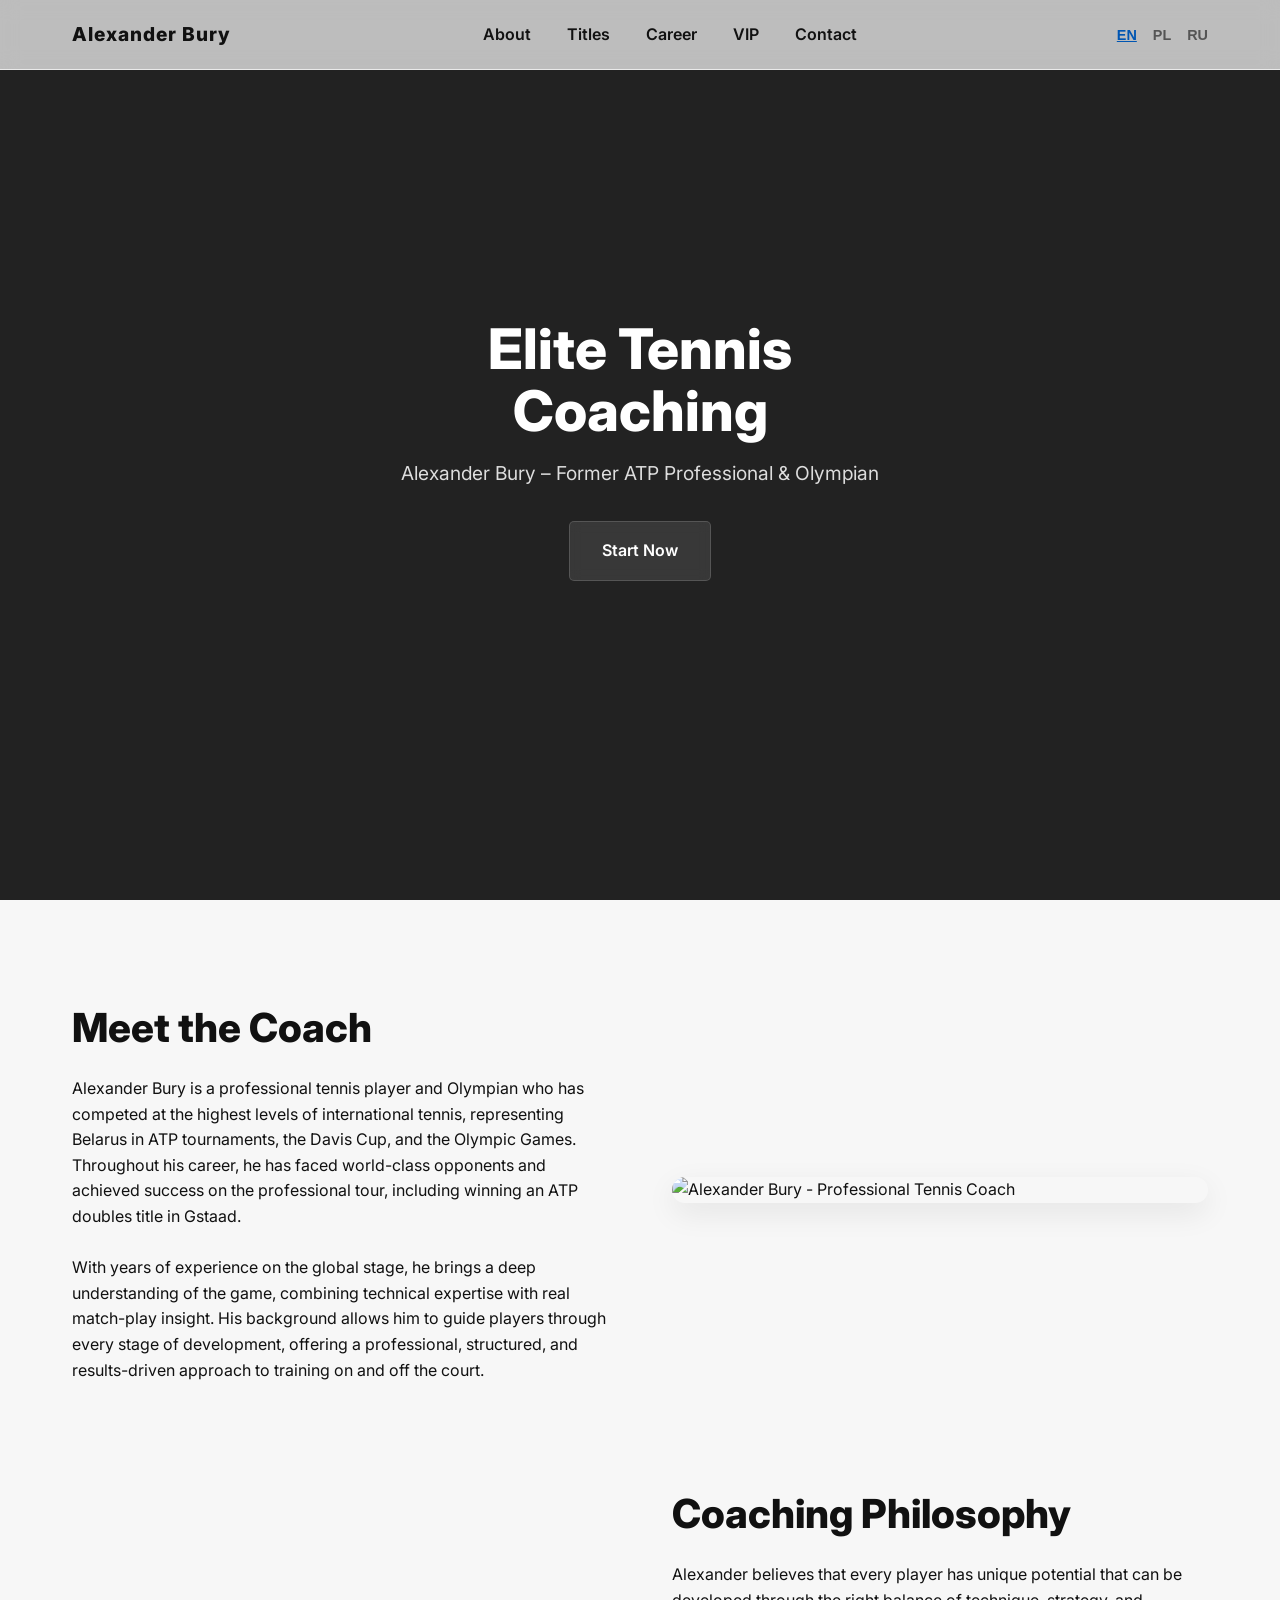
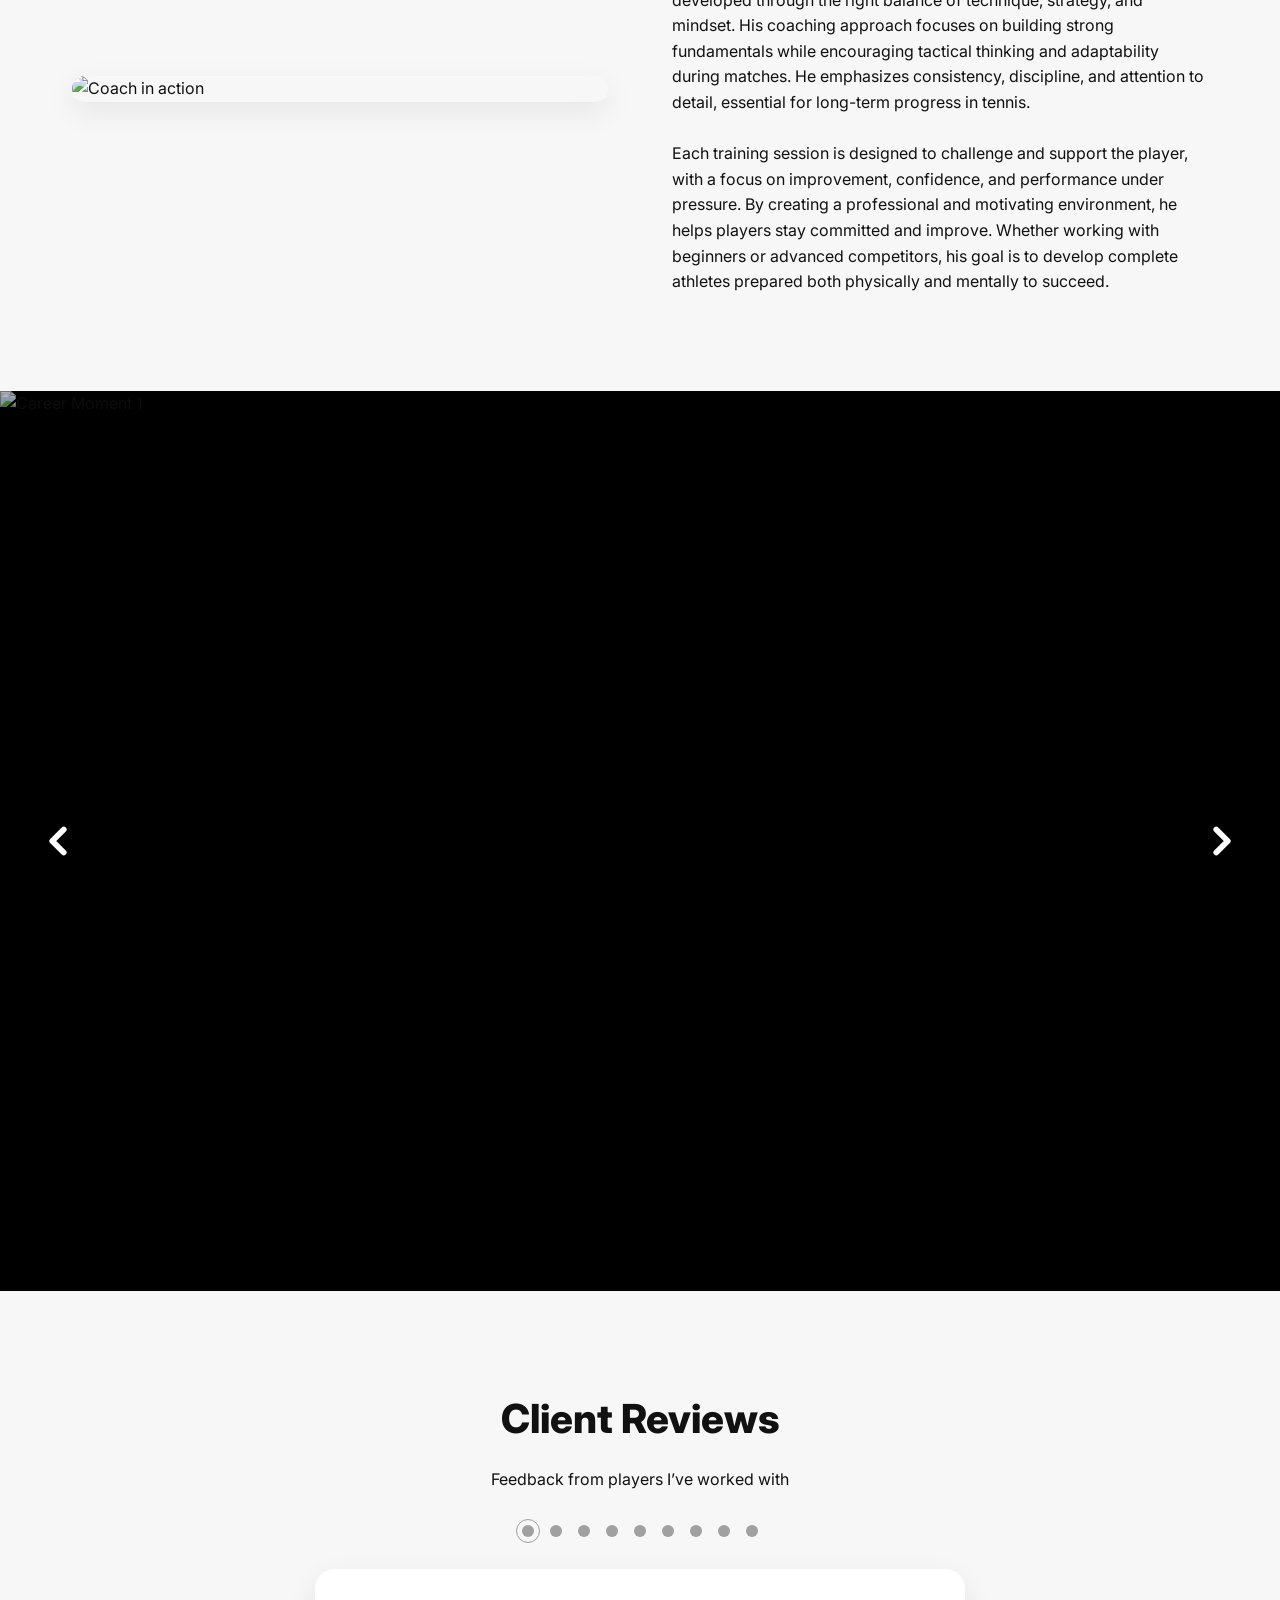
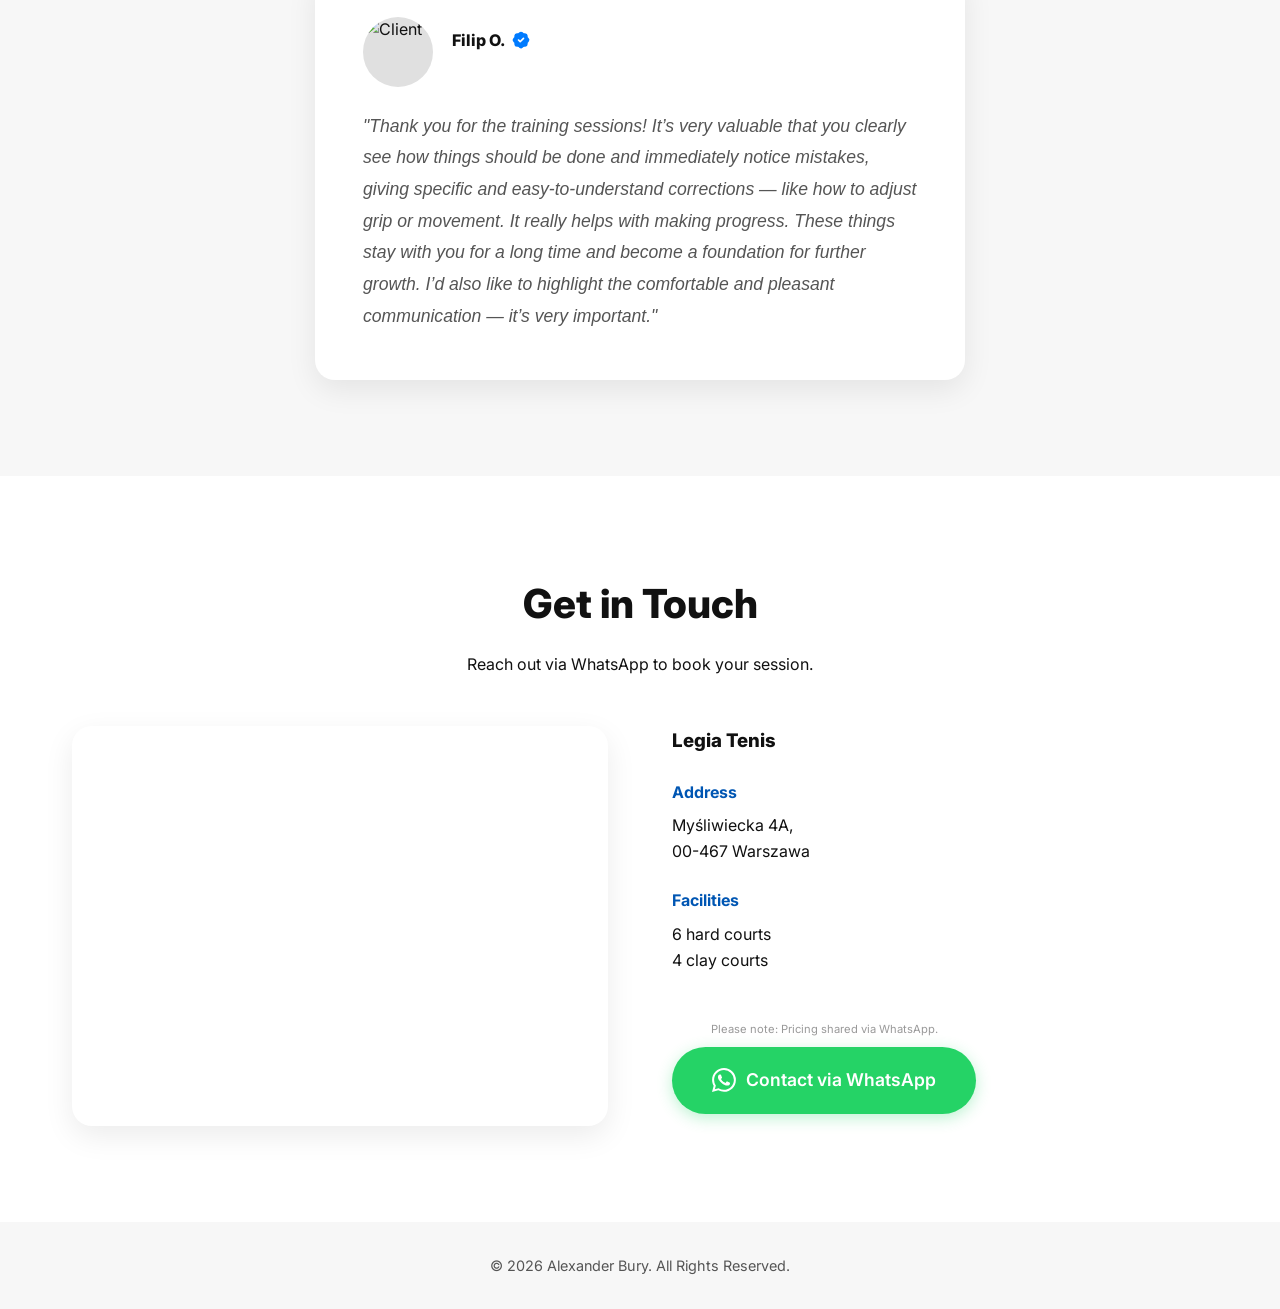
==== commit 100e29d5: "Add files via upload" ====
--- a/index.html
+++ b/index.html
@@ -1,544 +1,556 @@
-<!DOCTYPE html>
-<html lang="en">
-<head>
-	<script>
-    	(function() {
-        	const lang = localStorage.getItem('siteLang') || 'lang-en';
-        	document.documentElement.className = lang; // Ustawia klasę na najwyższym poziomie
-    	})();
-	</script>
-	
-    <meta charset="UTF-8">
-    <meta name="viewport" content="width=device-width, initial-scale=1.0">
-    <title>Alexander Bury | Professional Tennis Coach</title>
-    <meta name="description" content="Train with Alexander Bury, former professional ATP player and Olympian. Elite tennis coaching located at Legia Tenis club in Warsaw.">
-    
-    <link rel="preconnect" href="https://fonts.googleapis.com">
-    <link rel="preconnect" href="https://fonts.gstatic.com" crossorigin>
-    <link href="https://fonts.googleapis.com/css2?family=Inter:wght@300;400;600;800&display=swap" rel="stylesheet">
-    
-    <link rel="stylesheet" href="style.css">
-</head>
-<body class="lang-en">
-
-    <nav class="navbar">
-        <div class="nav-container">
-            <a href="index.html" class="logo">Alexander Bury</a>
-            
-            <button class="hamburger" id="hamburger-menu" aria-label="Menu" aria-expanded="false">
-                <svg class="icon-burger" width="30" height="30" viewBox="0 0 24 24" fill="none" xmlns="http://www.w3.org/2000/svg">
-                    <path d="M3 6H21V8H3V6ZM3 11H21V13H3V11ZM3 16H21V18H3V16Z" fill="currentColor"/>
-                </svg>
-                
-                <svg class="icon-close" width="30" height="30" viewBox="0 0 24 24" fill="none" xmlns="http://www.w3.org/2000/svg">
-                    <path d="M19 6.41L17.59 5L12 10.59L6.41 5L5 6.41L10.59 12L5 17.59L6.41 19L12 13.41L17.59 19L19 17.59L13.41 12L19 6.41Z" fill="currentColor"/>
-                </svg>
-            </button>
-
-            <div class="nav-links" id="nav-links">
-                <a href="index.html#about"><span class="en">About</span><span class="pl">O mnie</span><span class="ru">Обо мне</span></a>
-                <a href="achievements.html"><span class="en">Titles</span><span class="pl">Tytuły</span><span class="ru">Титулы</span></a>
-                <a href="career.html"><span class="en">Career</span><span class="pl">Kariera</span><span class="ru">Карьера</span></a>
-				<a href="vip.html"><span class="en">VIP</span><span class="pl">VIP</span><span class="ru">VIP</span></a>
-                <a href="index.html#location"><span class="en">Contact</span><span class="pl">Kontakt</span><span class="ru">Контакты</span></a>
-            </div>
-            
-        <div class="lang-switcher">
-    		<div class="lang-desktop">
-        		<button class="lang-btn" data-lang="en" id="btn-en">EN</button>
-        		<button class="lang-btn" data-lang="pl" id="btn-pl">PL</button>
-        		<button class="lang-btn" data-lang="ru" id="btn-ru">RU</button>
-    		</div>
-
-    		<div class="lang-mobile-dropdown" id="lang-menu">
-    			<button class="lang-trigger" id="lang-trigger">
-        			<span id="current-lang-text">EN</span>
-        			<svg class="icon-down" xmlns="http://www.w3.org/2000/svg" width="18" height="18" viewBox="0 0 24 24" fill="none" stroke="currentColor" stroke-width="2.5" stroke-linecap="round" stroke-linejoin="round"><path d="M6 9l6 6l6 -6"/></svg>
-        			<svg class="icon-up" style="display: none;" xmlns="http://www.w3.org/2000/svg" width="18" height="18" viewBox="0 0 24 24" fill="none" stroke="currentColor" stroke-width="2.5" stroke-linecap="round" stroke-linejoin="round"><path d="M6 15l6 -6l6 6"/></svg>
-    			</button>
-    
-    			<div class="lang-options">
-        			<div class="lang-option" data-lang="en">English</div>
-        			<div class="lang-option" data-lang="pl">Polski</div>
-        			<div class="lang-option" data-lang="ru">Русский</div>
-    			</div>
-			</div>
-		</div>
-    </nav>
-
-    <section id="home" class="hero section-padding">
-        <div class="container hero-content">
-            <h1 class="fade-in">
-                <span class="en">Elite Tennis<br>Coaching</span>
-                <span class="pl">Elitarne<br>Treningi Tenisowe</span>
-				<span class="ru">Элитные<br>теннисные тренировки</span>
-            </h1>
-            <p class="subtitle fade-in">
-                <span class="en">Alexander Bury – Former ATP Professional & Olympian</span>
-                <span class="pl">Alexander Bury – Były Zawodnik ATP i Olimpijczyk</span>
-				<span class="ru">Александр Буры — бывший игрок ATP и олимпиец</span>
-            </p>
-            <a href="#location" class="btn btn-primary fade-in">
-                <span class="en">Start Now</span>
-                <span class="pl">Zacznij Teraz</span>
-				<span class="ru">Начать сейчас</span>
-            </a>
-        </div>
-    </section>
-
-    <section id="about" class="about section-padding bg-light">
-        <div class="container split-layout">
-            <div class="split-text">
-                <h2>
-                    <span class="en">Meet the Coach</span>
-                    <span class="pl">Poznaj Trenera</span>
-					<span class="ru">Познакомьтесь с тренером</span>
-                </h2>
-                <p>
-                    <span class="en">Alexander Bury is a professional tennis player and Olympian who has competed at the highest levels of international tennis, representing Belarus in ATP tournaments, the Davis Cup, and the Olympic Games. Throughout his career, he has faced world-class opponents and achieved success on the professional tour, including winning an ATP doubles title in Gstaad.
-									<br><br>With years of experience on the global stage, he brings a deep understanding of the game, combining technical expertise with real match-play insight. His background allows him to guide players through every stage of development, offering a professional, structured, and results-driven approach to training on and off the court.</span>
-                    <span class="pl">Alexander Bury to profesjonalny tenisista i olimpijczyk, który rywalizował na najwyższym poziomie światowego tenisa, reprezentując Białoruś w turniejach ATP, Pucharze Davisa oraz na igrzyskach olimpijskich. W trakcie swojej kariery mierzył się z czołowymi zawodnikami świata i odnosił sukcesy na zawodowym poziomie, w tym zwycięstwo w turnieju ATP w grze podwójnej w Gstaad. 
-									<br><br>Dzięki wieloletniemu doświadczeniu na międzynarodowej scenie posiada dogłębną znajomość gry, łącząc wiedzę techniczną z praktycznym doświadczeniem meczowym. Jego podejście pozwala prowadzić zawodników na każdym etapie rozwoju, oferując profesjonalny, uporządkowany i nastawiony na wyniki system treningowy – zarówno na korcie, jak i poza nim.</span>
-					<span class="ru">Александр Буры — профессиональный теннисист и олимпиец, который выступал на самом высоком уровне мирового тенниса, представляя Беларусь на турнирах ATP, в Кубке Дэвиса и на Олимпийских играх. В течение своей карьеры он встречался с ведущими игроками мира и добивался успехов на профессиональном уровне, включая победу в турнире ATP в парном разряде в Гштааде. 
-									<br><br>Благодаря многолетнему опыту на международной арене он обладает глубоким пониманием игры, сочетая технические знания с практическим соревновательным опытом. Его подход позволяет развивать игроков на любом этапе подготовки, предлагая профессиональную, структурированную и ориентированную на результат систему тренировок — как на корте, так и вне его.</span>
-                </p>
-            </div>
-            <div class="split-image">
-                <img src="coach-portrait.webp" alt="Alexander Bury - Professional Tennis Coach" class="shadow-img">
-            </div>
-        </div>
-    </section>
-
-    <section class="about section-padding bg-light">
-        <div class="container split-layout">
-            <div class="split-image">
-                <img src="philosophy.webp" alt="Coach in action" class="shadow-img">
-            </div>
-            <div class="split-text">
-                <h2 class="fade-in">
-                    <span class="en">Coaching Philosophy</span>
-                    <span class="pl">Filozofia Trenerska</span>
-					<span class="ru">Тренерская философия</span>
-                </h2>
-                <p class="fade-in">
-                    <span class="en">Alexander believes that every player has unique potential that can be developed through the right balance of technique, strategy, and mindset. His coaching approach focuses on building strong fundamentals while encouraging tactical thinking and adaptability during matches. He emphasizes consistency, discipline, and attention to detail, essential for long-term progress in tennis.
-					<br><br>Each training session is designed to challenge and support the player, with a focus on improvement, confidence, and performance under pressure. By creating a professional and motivating environment, he helps players stay committed and improve. Whether working with beginners or advanced competitors, his goal is to develop complete athletes prepared both physically and mentally to succeed.</span>
-                    <span class="pl">Alexander uważa, że każdy zawodnik ma unikalny potencjał, który można rozwijać poprzez odpowiednie połączenie techniki, taktyki i przygotowania mentalnego. Jego podejście treningowe koncentruje się na budowaniu solidnych fundamentów oraz rozwijaniu inteligencji meczowej i zdolności adaptacji w trakcie gry. Podkreśla znaczenie regularności, dyscypliny i dbałości o detale, kluczowych w rozwoju tenisowym.
-					<br><br>Każdy trening jest zaprojektowany tak, aby wspierać rozwój zawodnika, z naciskiem na progres, pewność siebie oraz skuteczność w grze. Tworząc profesjonalne i motywujące środowisko, pomaga zawodnikom utrzymać zaangażowanie i się rozwijać. Niezależnie od poziomu, jego celem jest kształtowanie kompletnych zawodników, przygotowanych fizycznie i mentalnie do rywalizacji.</span>
-					<span class="ru">Александр считает, что у каждого игрока есть уникальный потенциал, который можно развивать благодаря правильному сочетанию техники, тактики и ментальной подготовки. Его тренировочный подход направлен на создание прочного фундамента, а также развитие игровой интеллигентности и способности адаптироваться во время матча. Он подчёркивает важность регулярности, дисциплины и внимания к деталям, которые являются ключевыми в развитии теннисиста.
-					<br><br>Каждая тренировка спроектирована так, чтобы поддерживать развитие игрока с акцентом на прогресс, уверенность в себе и эффективность игры. Создавая профессиональную и мотивирующую среду, он помогает спортсменам сохранять вовлечённость и постоянно развиваться. Независимо от уровня, его цель — формирование полноценных игроков, физически и ментально готовых к соревнованиям.</span>
-                </p>
-            </div>
-        </div>
-    </section>
-	
-    <section class="career-gallery">
-        <div class="gallery-wrapper">
-            <div class="gallery-slide active">
-                <img src="gallery-1.webp" alt="Career Moment 1">
-                <div class="gallery-overlay">
-            </div>
-        </div>
-
-            <div class="gallery-slide">
-                <img src="gallery-2.webp" alt="Career Moment 2">
-                <div class="gallery-overlay">
-            </div>
-        </div>
-
-            <div class="gallery-slide">
-                <img src="gallery-3.webp" alt="Career Moment 3">
-                <div class="gallery-overlay">
-            </div>
-        </div>
-
-            <button class="nav-arrow prev" onclick="changeSlide(-1)" aria-label="Previous">
-                <svg width="46" height="46" viewBox="0 0 16 16" fill="none" xmlns="http://www.w3.org/2000/svg">
-                    <path d="M10 12L6 8L10 4" stroke="currentColor" stroke-width="2" stroke-linecap="round" stroke-linejoin="round"/>
-                </svg>
-            </button>
-
-            <button class="nav-arrow next" onclick="changeSlide(1)" aria-label="Next">
-                <svg width="46" height="46" viewBox="0 0 16 16" fill="none" xmlns="http://www.w3.org/2000/svg" style="transform: rotate(180deg);">
-                    <path d="M10 12L6 8L10 4" stroke="currentColor" stroke-width="2" stroke-linecap="round" stroke-linejoin="round"/>
-                </svg>
-            </button>
-
-            <div class="progress-bar"></div>
-        </div>
-    </section>
-
-            <section id="testimonials" class="section-padding bg-light">
-        <div class="container">
-            <div class="text-center mb-2">
-                <h2>
-                    <span class="en">Client Reviews</span>
-                    <span class="pl">Opinie Klientów</span>
-					<span class="ru">Отзывы клиентов</span>
-                </h2>
-                <p>
-                    <span class="en">Feedback from players I’ve worked with</span>
-                    <span class="pl">Opinie graczy, z którymi pracowałem</span>
-					<span class="ru">Отзывы игроков, с которыми я работал</span>
-                </p>
-            </div>
-
-            <div class="testimonial-wrapper">
-                <div class="testi-dots"></div>
-
-                <div class="testimonial-slider">
-                    <div class="testimonial-card active">
-                        <div class="testi-header">
-                            <img src="profile-placeholder1.webp" alt="Client 1" class="profile-pic">
-                            <div class="client-info">
-                                <h4 class="client-name">
-                                    Filip O.
-                                    <svg class="verified-svg" viewBox="0 0 24 24" xmlns="http://www.w3.org/2000/svg">
-        							<path d="M12.01 2.011a3.2 3.2 0 0 1 2.113 .797l.154 .145l.698 .698a1.2 1.2 0 0 0 .71 .341l.135 .008h1a3.2 3.2 0 0 1 3.195 3.018l.005 .182v1c0 .27 .092 .533 .258 .743l.09 .1l.697 .698a3.2 3.2 0 0 1 .147 4.382l-.145 .154l-.698 .698a1.2 1.2 0 0 0 -.341 .71l-.008 .135v1a3.2 3.2 0 0 1 -3.018 3.195l-.182 .005h-1a1.2 1.2 0 0 0 -.743 .258l-.1 .09l-.698 .697a3.2 3.2 0 0 1 -4.382 .147l-.154 -.145l-.698 -.698a1.2 1.2 0 0 0 -.71 -.341l-.135 -.008h-1a3.2 3.2 0 0 1 -3.195 -3.018l-.005 -.182v-1a1.2 1.2 0 0 0 -.258 -.743l-.09 -.1l-.697 -.698a3.2 3.2 0 0 1 -.147 -4.382l.145 -.154l.698 -.698a1.2 1.2 0 0 0 .341 -.71l.008 -.135v-1l.005 -.182a3.2 3.2 0 0 1 3.013 -3.013l.182 -.005h1a1.2 1.2 0 0 0 .743 -.258l.1 -.09l.698 -.697a3.2 3.2 0 0 1 2.269 -.944zm3.697 7.282a1 1 0 0 0 -1.414 0l-3.293 3.292l-1.293 -1.292l-.094 -.083a1 1 0 0 0 -1.32 1.497l2 2l.094 .083a1 1 0 0 0 1.32 -.083l4 -4l.083 -.094a1 1 0 0 0 -.083 -1.32z" fill="currentColor"/>
-    								</svg>
-                                </h4>
-                                <div class="testi-rating">
-                                    <span class="star-icon"></span>
-                                    <span class="star-icon"></span>
-                                    <span class="star-icon"></span>
-                                    <span class="star-icon"></span>
-                                    <span class="star-icon"></span>
-                                </div>
-                            </div>
-                        </div>
-                        <p class="testi-text">
-                            <span class="en">"Thank you for the training sessions! It’s very valuable that you clearly see how things should be done and immediately notice mistakes, giving specific and easy-to-understand corrections — like how to adjust grip or movement. It really helps with making progress. These things stay with you for a long time and become a foundation for further growth. I’d also like to highlight the comfortable and pleasant communication — it’s very important."</span>
-                            <span class="pl">"Dziękuję za treningi! To bardzo cenne, że dokładnie widzisz, jak powinno być, i od razu zauważasz błędy, dając konkretne i zrozumiałe wskazówki — na przykład jak zmienić chwyt albo ruch. To naprawdę pomaga robić postępy. Takie rzeczy zostają z tobą na długo i stają się podstawą do dalszego rozwoju. Osobno chciałbym podkreślić komfortową i przyjemną komunikację — to bardzo ważne."</span>
-							<span class="ru">"Спасибо за тренировки! Очень ценно, что вы чётко видите, как всё должно выполняться, и сразу замечаете ошибки, давая конкретные и понятные корректировки — например, как изменить хват или движение. Это действительно помогает прогрессировать. Такие вещи остаются с тобой надолго и становятся основой для дальнейшего роста. Также хочу отметить комфортное и приятное общение — это очень важно."</span>
-                        </p>
-                    </div>
-
-                    <div class="testimonial-card">
-                        <div class="testi-header">
-                            <img src="profile-placeholder2.webp" alt="Client 2" class="profile-pic">
-                            <div class="client-info">
-                                <h4 class="client-name">
-                                    Alexander R.
-                                    <svg class="verified-svg" viewBox="0 0 24 24" xmlns="http://www.w3.org/2000/svg">
-        							<path d="M12.01 2.011a3.2 3.2 0 0 1 2.113 .797l.154 .145l.698 .698a1.2 1.2 0 0 0 .71 .341l.135 .008h1a3.2 3.2 0 0 1 3.195 3.018l.005 .182v1c0 .27 .092 .533 .258 .743l.09 .1l.697 .698a3.2 3.2 0 0 1 .147 4.382l-.145 .154l-.698 .698a1.2 1.2 0 0 0 -.341 .71l-.008 .135v1a3.2 3.2 0 0 1 -3.018 3.195l-.182 .005h-1a1.2 1.2 0 0 0 -.743 .258l-.1 .09l-.698 .697a3.2 3.2 0 0 1 -4.382 .147l-.154 -.145l-.698 -.698a1.2 1.2 0 0 0 -.71 -.341l-.135 -.008h-1a3.2 3.2 0 0 1 -3.195 -3.018l-.005 -.182v-1a1.2 1.2 0 0 0 -.258 -.743l-.09 -.1l-.697 -.698a3.2 3.2 0 0 1 -.147 -4.382l.145 -.154l.698 -.698a1.2 1.2 0 0 0 .341 -.71l.008 -.135v-1l.005 -.182a3.2 3.2 0 0 1 3.013 -3.013l.182 -.005h1a1.2 1.2 0 0 0 .743 -.258l.1 -.09l.698 -.697a3.2 3.2 0 0 1 2.269 -.944zm3.697 7.282a1 1 0 0 0 -1.414 0l-3.293 3.292l-1.293 -1.292l-.094 -.083a1 1 0 0 0 -1.32 1.497l2 2l.094 .083a1 1 0 0 0 1.32 -.083l4 -4l.083 -.094a1 1 0 0 0 -.083 -1.32z" fill="currentColor"/>
-    								</svg>
-                                </h4>
-                                <div class="testi-rating">
-                                    <span class="star-icon"></span>
-                                    <span class="star-icon"></span>
-                                    <span class="star-icon"></span>
-                                    <span class="star-icon"></span>
-                                    <span class="star-icon"></span>
-                                </div>
-                            </div>
-                        </div>
-                        <p class="testi-text">
-                            <span class="en">"I went to Sasha’s training sessions a few times and also took part in tournaments he organizes — I can say it’s a completely different level. He’s a very strong coach, explains everything clearly, and gives genuinely useful insights that actually work in practice. I’d also like to highlight the community — it’s quite rare. The people around are motivated, there’s support and a great atmosphere — it makes you want to come back. Overall, if you don’t just want to play but actually grow and be in a great environment, I highly recommend it."</span>
-                            <span class="pl">"Chodziłem do Sashy na treningi kilka razy, a potem brałem też udział w turniejach, które organizuje — mogę powiedzieć, że to zupełnie inny poziom. Bardzo mocny trener, wszystko jasno tłumaczy i daje naprawdę przydatne wskazówki, które potem działają w praktyce. Osobno warto podkreślić społeczność — to w ogóle rzadkość. Ludzie wokół są zmotywowani, jest wsparcie i świetna atmosfera — chce się wracać. Ogólnie, jeśli chcecie nie tylko pograć, ale naprawdę się rozwijać i być w świetnym środowisku, bardzo polecam."</span>
-							<span class="ru">"Я несколько раз посещал тренировки Саши, а также участвовал в организованных им турнирах — могу сказать, что это совершенно другой уровень. Он очень сильный тренер, всё объясняет понятно и даёт действительно полезные советы, которые работают на практике. Также хочу отметить сообщество — это редкость. Люди вокруг мотивированы, есть поддержка и отличная атмосфера — хочется возвращаться снова. В целом, если вы хотите не просто играть, а реально развиваться и находиться в сильной среде, однозначно рекомендую."</span>
-                        </p>
-                    </div>
-
-                    <div class="testimonial-card">
-                        <div class="testi-header">
-                            <img src="profile-placeholder3.webp" alt="Client 3" class="profile-pic">
-                            <div class="client-info">
-                                <h4 class="client-name">
-                                    Alexander V.
-                                    <svg class="verified-svg" viewBox="0 0 24 24" xmlns="http://www.w3.org/2000/svg">
-        							<path d="M12.01 2.011a3.2 3.2 0 0 1 2.113 .797l.154 .145l.698 .698a1.2 1.2 0 0 0 .71 .341l.135 .008h1a3.2 3.2 0 0 1 3.195 3.018l.005 .182v1c0 .27 .092 .533 .258 .743l.09 .1l.697 .698a3.2 3.2 0 0 1 .147 4.382l-.145 .154l-.698 .698a1.2 1.2 0 0 0 -.341 .71l-.008 .135v1a3.2 3.2 0 0 1 -3.018 3.195l-.182 .005h-1a1.2 1.2 0 0 0 -.743 .258l-.1 .09l-.698 .697a3.2 3.2 0 0 1 -4.382 .147l-.154 -.145l-.698 -.698a1.2 1.2 0 0 0 -.71 -.341l-.135 -.008h-1a3.2 3.2 0 0 1 -3.195 -3.018l-.005 -.182v-1a1.2 1.2 0 0 0 -.258 -.743l-.09 -.1l-.697 -.698a3.2 3.2 0 0 1 -.147 -4.382l.145 -.154l.698 -.698a1.2 1.2 0 0 0 .341 -.71l.008 -.135v-1l.005 -.182a3.2 3.2 0 0 1 3.013 -3.013l.182 -.005h1a1.2 1.2 0 0 0 .743 -.258l.1 -.09l.698 -.697a3.2 3.2 0 0 1 2.269 -.944zm3.697 7.282a1 1 0 0 0 -1.414 0l-3.293 3.292l-1.293 -1.292l-.094 -.083a1 1 0 0 0 -1.32 1.497l2 2l.094 .083a1 1 0 0 0 1.32 -.083l4 -4l.083 -.094a1 1 0 0 0 -.083 -1.32z" fill="currentColor"/>
-    								</svg>
-                                </h4>
-                                <div class="testi-rating">
-                                    <span class="star-icon"></span>
-                                    <span class="star-icon"></span>
-                                    <span class="star-icon"></span>
-                                    <span class="star-icon"></span>
-                                    <span class="star-icon"></span>
-                                </div>
-                            </div>
-                        </div>
-                        <p class="testi-text">
-                            <span class="en">"My first review ever 🙂 Alexander is not only an outstanding athlete, but also the most talented coach I’ve ever met. Every training session is an incredible experience, brings great results, and always comes with a good mood on the court. Thanks to you, I’ve been able to significantly improve my playing skills and technique. I recommend him to everyone — both beginners and professionals who want to improve their skills. A huge thank you to you, Alexander, for your work, experience, and professionalism! I hope that in the near future you will open and lead a tennis academy 🙂 and continue sharing your experience and talent with an even wider audience!"</span>
-                            <span class="pl">"Mój pierwszy opublikowany w życiu komentarz 🙂 Aleksander to nie tylko wybitny sportowiec, ale także najbardziej utalentowany trener, jakiego spotkałem. Każdy trening to niesamowite doświadczenie, świetne rezultaty i zawsze dobry nastrój na korcie. Dzięki Panu udało mi się znacząco poprawić swoje umiejętności gry i technikę. Polecam wszystkim — zarówno początkującym, jak i profesjonalistom, którzy chcą rozwijać swoje umiejętności. Ogromne podziękowania dla Pana, Aleksandrze, za Pana pracę, doświadczenie i profesjonalizm! Mam nadzieję, że w najbliższej przyszłości otworzy Pan i poprowadzi akademię tenisową 🙂 i będzie dalej dzielić się swoim doświadczeniem i talentem z jeszcze większą liczbą osób!"</span>
-							<span class="ru">"Мой первый отзыв 🙂 Александр — не только выдающийся спортсмен, но и самый талантливый тренер, которого я когда-либо встречал. Каждая тренировка — это невероятный опыт, отличные результаты и всегда хорошее настроение на корте. Благодаря вам я смог значительно улучшить свою игру и технику. Рекомендую всем — как начинающим, так и профессионалам, которые хотят повысить свой уровень. Огромное спасибо вам, Александр, за ваш труд, опыт и профессионализм! Надеюсь, в ближайшем будущем вы откроете и возглавите теннисную академию 🙂 и продолжите делиться своим опытом и талантом с ещё более широкой аудиторией!"</span>
-                        </p>
-                    </div>
-
-                    <div class="testimonial-card">
-                        <div class="testi-header">
-                            <img src="profile-placeholder4.webp" alt="Client 4" class="profile-pic">
-                            <div class="client-info">
-                                <h4 class="client-name">
-                                    Dmitri L.
-                                    <svg class="verified-svg" viewBox="0 0 24 24" xmlns="http://www.w3.org/2000/svg">
-        							<path d="M12.01 2.011a3.2 3.2 0 0 1 2.113 .797l.154 .145l.698 .698a1.2 1.2 0 0 0 .71 .341l.135 .008h1a3.2 3.2 0 0 1 3.195 3.018l.005 .182v1c0 .27 .092 .533 .258 .743l.09 .1l.697 .698a3.2 3.2 0 0 1 .147 4.382l-.145 .154l-.698 .698a1.2 1.2 0 0 0 -.341 .71l-.008 .135v1a3.2 3.2 0 0 1 -3.018 3.195l-.182 .005h-1a1.2 1.2 0 0 0 -.743 .258l-.1 .09l-.698 .697a3.2 3.2 0 0 1 -4.382 .147l-.154 -.145l-.698 -.698a1.2 1.2 0 0 0 -.71 -.341l-.135 -.008h-1a3.2 3.2 0 0 1 -3.195 -3.018l-.005 -.182v-1a1.2 1.2 0 0 0 -.258 -.743l-.09 -.1l-.697 -.698a3.2 3.2 0 0 1 -.147 -4.382l.145 -.154l.698 -.698a1.2 1.2 0 0 0 .341 -.71l.008 -.135v-1l.005 -.182a3.2 3.2 0 0 1 3.013 -3.013l.182 -.005h1a1.2 1.2 0 0 0 .743 -.258l.1 -.09l.698 -.697a3.2 3.2 0 0 1 2.269 -.944zm3.697 7.282a1 1 0 0 0 -1.414 0l-3.293 3.292l-1.293 -1.292l-.094 -.083a1 1 0 0 0 -1.32 1.497l2 2l.094 .083a1 1 0 0 0 1.32 -.083l4 -4l.083 -.094a1 1 0 0 0 -.083 -1.32z" fill="currentColor"/>
-    								</svg>
-                                </h4>
-                                <div class="testi-rating">
-                                    <span class="star-icon"></span>
-                                    <span class="star-icon"></span>
-                                    <span class="star-icon"></span>
-                                    <span class="star-icon"></span>
-                                    <span class="star-icon"></span>
-                                </div>
-                            </div>
-                        </div>
-                        <p class="testi-text">
-                            <span class="en">"I really liked that the training sessions are not run in a routine way like with many coaches, but are based on a true understanding of the game. You can clearly feel a high level of professionalism and experience from competing in serious tournaments. Every practiced element is not done just for the sake of it, but has a clear purpose and genuinely helps improve performance. There is also a great atmosphere during the training sessions."</span>
-                            <span class="pl">"Bardzo podobało mi się to, że treningi nie są prowadzone schematycznie, jak u wielu trenerów, ale naprawdę z głębokim zrozumieniem gry. Widać wysoki profesjonalizm i doświadczenie zdobyte podczas występów na poważnych turniejach. Każdy ćwiczony element nie jest robiony „dla odhaczenia”, ale ma jasny sens i realnie pomaga poprawiać poziom gry. Na treningach panuje też świetna atmosfera."</span>
-							 <span class="ru">"Мне очень понравилось, что тренировки проходят не по шаблону, как у многих тренеров, а основаны на глубоком понимании игры. Чётко ощущается высокий уровень профессионализма и опыт участия в серьёзных турнирах. Каждый отрабатываемый элемент выполняется не просто так, а с конкретной целью и действительно помогает улучшать игру. Также на тренировках отличная атмосфера."</span>
-                        </p>
-                    </div>
-
-                    <div class="testimonial-card">
-                        <div class="testi-header">
-                            <img src="profile-placeholder5.webp" alt="Client 5" class="profile-pic">
-                            <div class="client-info">
-                                <h4 class="client-name">
-                                    Yevhen C.
-                                    <svg class="verified-svg" viewBox="0 0 24 24" xmlns="http://www.w3.org/2000/svg">
-        							<path d="M12.01 2.011a3.2 3.2 0 0 1 2.113 .797l.154 .145l.698 .698a1.2 1.2 0 0 0 .71 .341l.135 .008h1a3.2 3.2 0 0 1 3.195 3.018l.005 .182v1c0 .27 .092 .533 .258 .743l.09 .1l.697 .698a3.2 3.2 0 0 1 .147 4.382l-.145 .154l-.698 .698a1.2 1.2 0 0 0 -.341 .71l-.008 .135v1a3.2 3.2 0 0 1 -3.018 3.195l-.182 .005h-1a1.2 1.2 0 0 0 -.743 .258l-.1 .09l-.698 .697a3.2 3.2 0 0 1 -4.382 .147l-.154 -.145l-.698 -.698a1.2 1.2 0 0 0 -.71 -.341l-.135 -.008h-1a3.2 3.2 0 0 1 -3.195 -3.018l-.005 -.182v-1a1.2 1.2 0 0 0 -.258 -.743l-.09 -.1l-.697 -.698a3.2 3.2 0 0 1 -.147 -4.382l.145 -.154l.698 -.698a1.2 1.2 0 0 0 .341 -.71l.008 -.135v-1l.005 -.182a3.2 3.2 0 0 1 3.013 -3.013l.182 -.005h1a1.2 1.2 0 0 0 .743 -.258l.1 -.09l.698 -.697a3.2 3.2 0 0 1 2.269 -.944zm3.697 7.282a1 1 0 0 0 -1.414 0l-3.293 3.292l-1.293 -1.292l-.094 -.083a1 1 0 0 0 -1.32 1.497l2 2l.094 .083a1 1 0 0 0 1.32 -.083l4 -4l.083 -.094a1 1 0 0 0 -.083 -1.32z" fill="currentColor"/>
-    								</svg>
-                                </h4>
-                                <div class="testi-rating">
-                                    <span class="star-icon"></span>
-                                    <span class="star-icon"></span>
-                                    <span class="star-icon"></span>
-                                    <span class="star-icon"></span>
-                                    <span class="star-icon"></span>
-                                </div>
-                            </div>
-                        </div>
-                        <p class="testi-text">
-                            <span class="en">"I am very grateful to Alexander for the top-quality tennis lessons with a professional approach and attention to small details such as court positioning, backhand technique, and net play. The training sessions are very positive and effective, without changing the core technique. All thanks to his experience and extensive playing practice"</span>
-                            <span class="pl">"Jestem bardzo wdzięczny Alexandrowi za świetne lekcje tenisa z profesjonalnym podejściem oraz dbałością o detale, takie jak ustawienie na korcie, uderzenie z backhandu i gra przy siatce. Treningi są bardzo pozytywne i efektywne bez zmiany podstawowej techniki. Wszystko to dzięki jego doświadczeniu i dużej praktyce meczowej."</span>
-							<span class="ru">"Я очень благодарен Александру за занятия теннисом высочайшего уровня с профессиональным подходом и вниманием к мелким деталям, таким как позиционирование на корте, техника бэкхенда и игра у сетки. Тренировки проходят в очень позитивной и эффективной атмосфере, без изменения базовой техники. Всё это благодаря его опыту и обширной игровой практике."</span>
-                        </p>
-                    </div>
-
-                    <div class="testimonial-card">
-                        <div class="testi-header">
-                            <img src="profile-placeholder6.webp" alt="Client 6" class="profile-pic">
-                            <div class="client-info">
-                                <h4 class="client-name">
-                                    Andrei
-                                    <svg class="verified-svg" viewBox="0 0 24 24" xmlns="http://www.w3.org/2000/svg">
-        							<path d="M12.01 2.011a3.2 3.2 0 0 1 2.113 .797l.154 .145l.698 .698a1.2 1.2 0 0 0 .71 .341l.135 .008h1a3.2 3.2 0 0 1 3.195 3.018l.005 .182v1c0 .27 .092 .533 .258 .743l.09 .1l.697 .698a3.2 3.2 0 0 1 .147 4.382l-.145 .154l-.698 .698a1.2 1.2 0 0 0 -.341 .71l-.008 .135v1a3.2 3.2 0 0 1 -3.018 3.195l-.182 .005h-1a1.2 1.2 0 0 0 -.743 .258l-.1 .09l-.698 .697a3.2 3.2 0 0 1 -4.382 .147l-.154 -.145l-.698 -.698a1.2 1.2 0 0 0 -.71 -.341l-.135 -.008h-1a3.2 3.2 0 0 1 -3.195 -3.018l-.005 -.182v-1a1.2 1.2 0 0 0 -.258 -.743l-.09 -.1l-.697 -.698a3.2 3.2 0 0 1 -.147 -4.382l.145 -.154l.698 -.698a1.2 1.2 0 0 0 .341 -.71l.008 -.135v-1l.005 -.182a3.2 3.2 0 0 1 3.013 -3.013l.182 -.005h1a1.2 1.2 0 0 0 .743 -.258l.1 -.09l.698 -.697a3.2 3.2 0 0 1 2.269 -.944zm3.697 7.282a1 1 0 0 0 -1.414 0l-3.293 3.292l-1.293 -1.292l-.094 -.083a1 1 0 0 0 -1.32 1.497l2 2l.094 .083a1 1 0 0 0 1.32 -.083l4 -4l.083 -.094a1 1 0 0 0 -.083 -1.32z" fill="currentColor"/>
-    								</svg>
-                                </h4>
-                                <div class="testi-rating">
-                                    <span class="star-icon"></span>
-                                    <span class="star-icon"></span>
-                                    <span class="star-icon"></span>
-                                    <span class="star-icon"></span>
-                                    <span class="star-icon"></span>
-                                </div>
-                            </div>
-                        </div>
-                        <p class="testi-text">
-                            <span class="en">"I highly recommend Alexander as a coach. In addition to his extensive experience as a professional player, he has excellent coaching skills. He knows how to notice and teach the things that truly improve the quality of the game and its elements. Using simple preparatory exercises and various tips and tricks from his own experience, he explains what others often fail to convey even over the years. I always look forward to the next training session with him 👍👍👍👍"</span>
-                            <span class="pl">"Bardzo polecam Alexandra jako trenera. Oprócz ogromnego doświadczenia jako zawodowy gracz ma też świetne umiejętności trenerskie. Potrafi zauważyć i nauczyć rzeczy, które naprawdę poprawiają jakość gry i jej elementów. Za pomocą prostych ćwiczeń wprowadzających i różnych „lifehacków” ze swojego doświadczenia tłumaczy to, czego inni nie potrafią przekazać przez lata. Zawsze czekam na kolejne treningi z nim 👍👍👍👍"</span>
-							<span class="ru">"Очень рекомендую Александра как тренера. Помимо большого опыта профессионального игрока, у него отличные тренерские навыки. Он умеет замечать и обучать тому, что действительно повышает качество игры и её элементов. Используя простые подготовительные упражнения и различные советы и приёмы из собственного опыта, он объясняет то, что другие не могут донести даже за годы. Я всегда с нетерпением жду следующей тренировки с ним 👍👍👍👍"</span>
-                        </p>
-                    </div>
-
-                    <div class="testimonial-card">
-                        <div class="testi-header">
-                            <img src="profile-placeholder7.webp" alt="Client 7" class="profile-pic">
-                            <div class="client-info">
-                                <h4 class="client-name">
-                                    Vlad L.
-                                    <svg class="verified-svg" viewBox="0 0 24 24" xmlns="http://www.w3.org/2000/svg">
-        							<path d="M12.01 2.011a3.2 3.2 0 0 1 2.113 .797l.154 .145l.698 .698a1.2 1.2 0 0 0 .71 .341l.135 .008h1a3.2 3.2 0 0 1 3.195 3.018l.005 .182v1c0 .27 .092 .533 .258 .743l.09 .1l.697 .698a3.2 3.2 0 0 1 .147 4.382l-.145 .154l-.698 .698a1.2 1.2 0 0 0 -.341 .71l-.008 .135v1a3.2 3.2 0 0 1 -3.018 3.195l-.182 .005h-1a1.2 1.2 0 0 0 -.743 .258l-.1 .09l-.698 .697a3.2 3.2 0 0 1 -4.382 .147l-.154 -.145l-.698 -.698a1.2 1.2 0 0 0 -.71 -.341l-.135 -.008h-1a3.2 3.2 0 0 1 -3.195 -3.018l-.005 -.182v-1a1.2 1.2 0 0 0 -.258 -.743l-.09 -.1l-.697 -.698a3.2 3.2 0 0 1 -.147 -4.382l.145 -.154l.698 -.698a1.2 1.2 0 0 0 .341 -.71l.008 -.135v-1l.005 -.182a3.2 3.2 0 0 1 3.013 -3.013l.182 -.005h1a1.2 1.2 0 0 0 .743 -.258l.1 -.09l.698 -.697a3.2 3.2 0 0 1 2.269 -.944zm3.697 7.282a1 1 0 0 0 -1.414 0l-3.293 3.292l-1.293 -1.292l-.094 -.083a1 1 0 0 0 -1.32 1.497l2 2l.094 .083a1 1 0 0 0 1.32 -.083l4 -4l.083 -.094a1 1 0 0 0 -.083 -1.32z" fill="currentColor"/>
-    								</svg>
-                                </h4>
-                                <div class="testi-rating">
-                                    <span class="star-icon"></span>
-                                    <span class="star-icon"></span>
-                                    <span class="star-icon"></span>
-                                    <span class="star-icon"></span>
-                                    <span class="star-icon"></span>
-                                </div>
-                            </div>
-                        </div>
-                        <p class="testi-text">
-                            <span class="en">"Training with you has significantly improved my understanding of stroke technique — I’ve become much more confident and consistent in my game. I’ve also started to better understand the process itself: how to construct rallies, make decisions, and control the situation on the court. My serve has improved noticeably as well. I really appreciate your professional and personalized approach — you have the ability to explain complex things in a simple way and adapt to the player’s level."</span>
-                            <span class="pl">"Zajęcia z Tobą znacząco poprawiły moje rozumienie techniki uderzeń — stałem się dużo pewniejszy i bardziej stabilny w grze. Zacząłem lepiej rozumieć sam proces: jak budować wymiany, podejmować decyzje i kontrolować sytuację na korcie. Szczególnie zauważalnie poprawił się mój serwis. Bardzo cenię Twój profesjonalny i indywidualny sposób pracy — potrafisz wyjaśnić trudne rzeczy w prosty sposób i dostosować się do poziomu zawodnika."</span>
-							<span class="ru">"Тренировки с вами значительно улучшили моё понимание техники ударов — я стал гораздо увереннее и стабильнее играть. Я также начал лучше понимать сам процесс: как строить розыгрыши, принимать решения и контролировать ситуацию на корте. Моя подача тоже заметно улучшилась. Очень ценю ваш профессиональный и индивидуальный подход — вы умеете объяснять сложные вещи простым языком и подстраиваться под уровень игрока."</span>
-                        </p>
-                    </div>
-
-                    <div class="testimonial-card">
-                        <div class="testi-header">
-                            <img src="profile-placeholder8.webp" alt="Client 8" class="profile-pic">
-                            <div class="client-info">
-                                <h4 class="client-name">
-                                    Arthur K.
-                                    <svg class="verified-svg" viewBox="0 0 24 24" xmlns="http://www.w3.org/2000/svg">
-        							<path d="M12.01 2.011a3.2 3.2 0 0 1 2.113 .797l.154 .145l.698 .698a1.2 1.2 0 0 0 .71 .341l.135 .008h1a3.2 3.2 0 0 1 3.195 3.018l.005 .182v1c0 .27 .092 .533 .258 .743l.09 .1l.697 .698a3.2 3.2 0 0 1 .147 4.382l-.145 .154l-.698 .698a1.2 1.2 0 0 0 -.341 .71l-.008 .135v1a3.2 3.2 0 0 1 -3.018 3.195l-.182 .005h-1a1.2 1.2 0 0 0 -.743 .258l-.1 .09l-.698 .697a3.2 3.2 0 0 1 -4.382 .147l-.154 -.145l-.698 -.698a1.2 1.2 0 0 0 -.71 -.341l-.135 -.008h-1a3.2 3.2 0 0 1 -3.195 -3.018l-.005 -.182v-1a1.2 1.2 0 0 0 -.258 -.743l-.09 -.1l-.697 -.698a3.2 3.2 0 0 1 -.147 -4.382l.145 -.154l.698 -.698a1.2 1.2 0 0 0 .341 -.71l.008 -.135v-1l.005 -.182a3.2 3.2 0 0 1 3.013 -3.013l.182 -.005h1a1.2 1.2 0 0 0 .743 -.258l.1 -.09l.698 -.697a3.2 3.2 0 0 1 2.269 -.944zm3.697 7.282a1 1 0 0 0 -1.414 0l-3.293 3.292l-1.293 -1.292l-.094 -.083a1 1 0 0 0 -1.32 1.497l2 2l.094 .083a1 1 0 0 0 1.32 -.083l4 -4l.083 -.094a1 1 0 0 0 -.083 -1.32z" fill="currentColor"/>
-    								</svg>
-                                </h4>
-                                <div class="testi-rating">
-                                    <span class="star-icon"></span>
-                                    <span class="star-icon"></span>
-                                    <span class="star-icon"></span>
-                                    <span class="star-icon"></span>
-                                    <span class="star-icon"></span>
-                                </div>
-                            </div>
-                        </div>
-                        <p class="testi-text">
-                            <span class="en">"Training with Alexander is an experience on a completely different level. The greatest value lies in his extensive background in professional sports. His stories about real match tactics and the approaches of well-known players he personally knows provide a level of understanding of the game that you simply won’t get from a regular instructor.
-									<br><br>All the exercises Alexander gives are carefully tailored to my needs, and you can clearly see the many years of professional experience behind them. I highly recommend him — he’s the best coach you can find in Warsaw. If you haven’t been on the court with him yet, you’re truly missing out."</span>
-                            <span class="pl">"Treningi z Aleksandrem to doświadczenie zupełnie innego poziomu. Największą wartością jest to, że ma ogromne doświadczenie w profesjonalnym sporcie. Jego historie o taktyce z prawdziwych meczów oraz podejściu znanych zawodników, z którymi zna się osobiście, dają zrozumienie gry, którego nie da się zdobyć od zwykłego instruktora.
-									<br><br>Wszystkie ćwiczenia, które proponuje Aleksander, są dokładnie dopasowane do moich potrzeb — widać w tym wieloletnie doświadczenie zawodowej kariery. Szczerze polecam — to najlepszy trener, jakiego można znaleźć w Warszawie. Kto jeszcze nie był z nim na korcie, naprawdę wiele traci."</span>
-							<span class="ru">"Тренировки с Александром — это опыт совершенно другого уровня. Главная ценность — его богатый профессиональный бэкграунд в спорте. Его рассказы о реальной матчевой тактике и подходах известных игроков, с которыми он лично знаком, дают такое понимание игры, которое невозможно получить у обычного тренера.
-									<br><br>Все упражнения, которые даёт Александр, тщательно адаптированы под мои потребности, и в них отчётливо виден многолетний профессиональный опыт. Очень рекомендую — это лучший тренер, которого можно найти в Варшаве. Если вы ещё не были с ним на корте, вы действительно многое упускаете."</span>
-                        </p>
-                    </div>
-
-                    <div class="testimonial-card">
-                        <div class="testi-header">
-                            <img src="profile-placeholder9.webp" alt="Client 9" class="profile-pic">
-                            <div class="client-info">
-                                <h4 class="client-name">
-                                    Pavel B.
-                                    <svg class="verified-svg" viewBox="0 0 24 24" xmlns="http://www.w3.org/2000/svg">
-        							<path d="M12.01 2.011a3.2 3.2 0 0 1 2.113 .797l.154 .145l.698 .698a1.2 1.2 0 0 0 .71 .341l.135 .008h1a3.2 3.2 0 0 1 3.195 3.018l.005 .182v1c0 .27 .092 .533 .258 .743l.09 .1l.697 .698a3.2 3.2 0 0 1 .147 4.382l-.145 .154l-.698 .698a1.2 1.2 0 0 0 -.341 .71l-.008 .135v1a3.2 3.2 0 0 1 -3.018 3.195l-.182 .005h-1a1.2 1.2 0 0 0 -.743 .258l-.1 .09l-.698 .697a3.2 3.2 0 0 1 -4.382 .147l-.154 -.145l-.698 -.698a1.2 1.2 0 0 0 -.71 -.341l-.135 -.008h-1a3.2 3.2 0 0 1 -3.195 -3.018l-.005 -.182v-1a1.2 1.2 0 0 0 -.258 -.743l-.09 -.1l-.697 -.698a3.2 3.2 0 0 1 -.147 -4.382l.145 -.154l.698 -.698a1.2 1.2 0 0 0 .341 -.71l.008 -.135v-1l.005 -.182a3.2 3.2 0 0 1 3.013 -3.013l.182 -.005h1a1.2 1.2 0 0 0 .743 -.258l.1 -.09l.698 -.697a3.2 3.2 0 0 1 2.269 -.944zm3.697 7.282a1 1 0 0 0 -1.414 0l-3.293 3.292l-1.293 -1.292l-.094 -.083a1 1 0 0 0 -1.32 1.497l2 2l.094 .083a1 1 0 0 0 1.32 -.083l4 -4l.083 -.094a1 1 0 0 0 -.083 -1.32z" fill="currentColor"/>
-    								</svg>
-                                </h4>
-                                <div class="testi-rating">
-                                    <span class="star-icon"></span>
-                                    <span class="star-icon"></span>
-                                    <span class="star-icon"></span>
-                                    <span class="star-icon"></span>
-                                    <span class="star-icon"></span>
-                                </div>
-                            </div>
-                        </div>
-                        <p class="testi-text">
-                            <span class="en">"You can feel the improvement from the very first training session, regardless of what you came to work on. It feels like Alexander genuinely wants to make you better during the session, rather than just going through the motions of a standard program. This is a case where a good player in the past has become an excellent coach."</span>
-                            <span class="pl">"Zmiany odczuwasz już od pierwszego treningu, niezależnie od tego, nad czym przyszedłeś pracować. Ma się wrażenie, że Aleksander naprawdę chce zmienić Cię na lepsze podczas zajęć, a nie tylko „odbębnić” czas według standardowego programu. To właśnie ten przypadek, kiedy dobry zawodnik z przeszłości stał się świetnym trenerem."</span>
-							<span class="ru">"Прогресс ощущается уже с первой тренировки, независимо от того, над чем вы пришли работать. Создаётся ощущение, что Александр действительно хочет сделать вас лучше, а не просто провести занятие по стандартной программе. Это тот случай, когда хороший игрок в прошлом стал отличным тренером."</span>
-                        </p>
-                    </div>
-                </div>
-            </div>
-        </div>
-    </section>
-	
-   <section id="location" class="section-padding">
-        <div class="container">
-            <div class="text-center mb-2">
-                <h2>
-                    <span class="en">Get in Touch</span>
-                    <span class="pl">Zacznij Teraz</span>
-					<span class="ru">Связаться</span>
-                </h2>
-                <p>
-                    <span class="en">Reach out via WhatsApp to book your session.</span>
-                    <span class="pl">Skontaktuj się przez WhatsApp, aby zarezerwować sesję.</span>
-					<span class="ru">Напишите в WhatsApp, чтобы записаться на тренировку.</span>
-                </p>
-            </div>
-
-            <div class="location-content">
-                <div class="map-container">
-                    <iframe src="https://www.google.com/maps/embed?pb=!1m18!1m12!1m3!1d2899.4226812099023!2d21.03530047691301!3d52.219780758413215!2m3!1f0!2f0!3f0!3m2!1i1024!2i768!4f13.1!3m3!1m2!1s0x471ecd1d1680ea3d%3A0x4396e0d99012deec!2sLegia%20Tennis%20Stadium!5e1!3m2!1sen!2spl!4v1774890466456!5m2!1sen!2spl" width="100%" height="100%" style="border:0;" allowfullscreen="" loading="lazy" referrerpolicy="no-referrer-when-downgrade"></iframe>
-                </div>
-
-                <div class="location-details loc-mobile-fix">
-                    
-                    <style>
-                        .wa-btn-mobile { display: none; margin-bottom: 1.5rem; }
-                        .mobile-separator { display: none; }
-                        
-                        @media (max-width: 768px) {
-                            /* Pokazujemy przycisk na mobile */
-                            .wa-btn-mobile { display: block; margin-bottom: 1.5rem; }
-                            .wa-btn-desktop { display: none; }
-                            
-                            /* Minimalistyczna szara kreska */
-                            .mobile-separator {
-                                display: block;
-                                border: none;
-                                border-top: 1px solid #e0e0e0;
-                                margin-bottom: 1.5rem;
-                            }
-
-                            /* Zmniejszamy odstęp między mapą a sekcją tekstu */
-                            .location-content {
-                                gap: 1rem !important; /* Mniejsza przerwa między siatką */
-                            }
-                            .loc-mobile-fix {
-                                margin-top: 0 !important;
-                                padding-top: 0.5rem !important;
-                            }
-                        }
-                    </style>
-
-                    <div class="wa-btn-mobile">
-                        <a href="https://wa.me/48452895525" target="_blank" class="btn btn-whatsapp" id="whatsapp-btn">
-                            <svg xmlns="http://www.w3.org/2000/svg" width="24" height="24" fill="currentColor" viewBox="0 0 16 16">
-                                <path d="M13.601 2.326A7.854 7.854 0 0 0 7.994 0C3.627 0 .068 3.558.064 7.926c0 1.399.366 2.76 1.057 3.965L0 16l4.204-1.102a7.933 7.933 0 0 0 3.79.965h.004c4.368 0 7.926-3.558 7.93-7.93A7.898 7.898 0 0 0 13.6 2.326zM7.994 14.521a6.573 6.573 0 0 1-3.356-.92l-.24-.144-2.494.654.666-2.433-.156-.251a6.56 6.56 0 0 1-1.007-3.505c0-3.626 2.957-6.584 6.591-6.584a6.56 6.56 0 0 1 4.66 1.931 6.557 6.557 0 0 1 1.928 4.66c-.004 3.639-2.961 6.592-6.592 6.592zm3.615-4.934c-.197-.099-1.17-.578-1.353-.646-.182-.065-.315-.099-.445.099-.133.197-.513.646-.627.775-.114.133-.232.148-.43.05-.197-.1-.836-.308-1.592-.985-.59-.525-.985-1.175-1.103-1.372-.114-.198-.011-.304.088-.403.087-.088.197-.232.296-.346.1-.114.133-.198.198-.33.065-.134.034-.248-.015-.347-.05-.099-.445-1.076-.612-1.47-.16-.389-.323-.335-.445-.34-.114-.007-.247-.007-.38-.007a.729.729 0 0 0-.529.247c-.182.198-.691.677-.691 1.654 0 .977.71 1.916.81 2.049.098.133 1.394 2.132 3.383 2.992.47.205.84.326 1.129.418.475.152.904.129 1.246.08.38-.058 1.171-.48 1.338-.943.164-.464.164-.86.114-.943-.049-.084-.182-.133-.38-.232z"/>
-                            </svg>
-                            <span class="en">Contact via WhatsApp</span>
-                            <span class="pl">Napisz na WhatsApp</span>
-							<span class="ru">Связаться через WhatsApp</span>
-                        </a>
-                    </div>
-                    
-                    <hr class="mobile-separator">
-
-                    <h3>Legia Tenis</h3>
-                    
-                    <div class="loc-grid">
-                        <div class="loc-item">
-                            <h4>
-                                <span class="en">Address</span>
-                                <span class="pl">Adres</span>
-								<span class="ru">Адрес</span>
-                            </h4>
-                            <p>Myśliwiecka 4A,</p>
-                            <p>00-467 Warszawa</p>
-                        </div>
-                        
-                        <div class="loc-item">
-                            <h4>
-                                <span class="en">Facilities</span>
-                                <span class="pl">Infrastruktura</span>
-								<span class="ru">Инфраструктура</span>
-                            </h4>
-                            <div style="margin-bottom: 1.5rem;">
-                                <span class="en">6 hard courts<br>4 clay courts</span>
-                                <span class="pl">6 kortów twardych<br>4 korty ceglane</span>
-								<span class="ru">6 хардовых кортов<br>4 грунтовых корта</span>
-                            </div>
-                        </div>
-
-                        <div class="loc-item wa-btn-desktop">
-                            <a href="https://wa.me/48452895525" target="_blank" class="btn btn-whatsapp" id="whatsapp-btn">
-                                <svg xmlns="http://www.w3.org/2000/svg" width="24" height="24" fill="currentColor" viewBox="0 0 16 16">
-                                    <path d="M13.601 2.326A7.854 7.854 0 0 0 7.994 0C3.627 0 .068 3.558.064 7.926c0 1.399.366 2.76 1.057 3.965L0 16l4.204-1.102a7.933 7.933 0 0 0 3.79.965h.004c4.368 0 7.926-3.558 7.93-7.93A7.898 7.898 0 0 0 13.6 2.326zM7.994 14.521a6.573 6.573 0 0 1-3.356-.92l-.24-.144-2.494.654.666-2.433-.156-.251a6.56 6.56 0 0 1-1.007-3.505c0-3.626 2.957-6.584 6.591-6.584a6.56 6.56 0 0 1 4.66 1.931 6.557 6.557 0 0 1 1.928 4.66c-.004 3.639-2.961 6.592-6.592 6.592zm3.615-4.934c-.197-.099-1.17-.578-1.353-.646-.182-.065-.315-.099-.445.099-.133.197-.513.646-.627.775-.114.133-.232.148-.43.05-.197-.1-.836-.308-1.592-.985-.59-.525-.985-1.175-1.103-1.372-.114-.198-.011-.304.088-.403.087-.088.197-.232.296-.346.1-.114.133-.198.198-.33.065-.134.034-.248-.015-.347-.05-.099-.445-1.076-.612-1.47-.16-.389-.323-.335-.445-.34-.114-.007-.247-.007-.38-.007a.729.729 0 0 0-.529.247c-.182.198-.691.677-.691 1.654 0 .977.71 1.916.81 2.049.098.133 1.394 2.132 3.383 2.992.47.205.84.326 1.129.418.475.152.904.129 1.246.08.38-.058 1.171-.48 1.338-.943.164-.464.164-.86.114-.943-.049-.084-.182-.133-.38-.232z"/>
-                                </svg>
-                                <span class="en">Contact via WhatsApp</span>
-                                <span class="pl">Napisz na WhatsApp</span>
-								<span class="ru">Связаться через WhatsApp</span>
-                            </a>
-                        </div>
-                    </div>
-                </div>
-            </div>
-        </div>
-    </section>
-
-    <footer>
-        <div class="container text-center">
-            <p>© 2026 Alexander Bury. All Rights Reserved.</p>
-        </div>
-    </footer>
-
-    <script src="script.js"></script>
-</body>
-</html>
+<!DOCTYPE html>
+<html lang="en">
+<head>
+	<script>
+    	(function() {
+        	const lang = localStorage.getItem('siteLang') || 'lang-en';
+        	document.documentElement.className = lang; // Ustawia klasę na najwyższym poziomie
+    	})();
+	</script>
+	
+    <meta charset="UTF-8">
+    <meta name="viewport" content="width=device-width, initial-scale=1.0">
+    <title>Alexander Bury | Professional Tennis Coach</title>
+    <meta name="description" content="Train with Alexander Bury, former professional ATP player and Olympian. Elite tennis coaching located at Legia Tenis club in Warsaw.">
+    
+    <link rel="preconnect" href="https://fonts.googleapis.com">
+    <link rel="preconnect" href="https://fonts.gstatic.com" crossorigin>
+    <link href="https://fonts.googleapis.com/css2?family=Inter:wght@300;400;600;800&display=swap" rel="stylesheet">
+    
+    <link rel="stylesheet" href="style.css">
+</head>
+<body class="lang-en">
+
+    <nav class="navbar">
+        <div class="nav-container">
+            <a href="index.html" class="logo">Alexander Bury</a>
+            
+            <button class="hamburger" id="hamburger-menu" aria-label="Menu" aria-expanded="false">
+                <svg class="icon-burger" width="30" height="30" viewBox="0 0 24 24" fill="none" xmlns="http://www.w3.org/2000/svg">
+                    <path d="M3 6H21V8H3V6ZM3 11H21V13H3V11ZM3 16H21V18H3V16Z" fill="currentColor"/>
+                </svg>
+                
+                <svg class="icon-close" width="30" height="30" viewBox="0 0 24 24" fill="none" xmlns="http://www.w3.org/2000/svg">
+                    <path d="M19 6.41L17.59 5L12 10.59L6.41 5L5 6.41L10.59 12L5 17.59L6.41 19L12 13.41L17.59 19L19 17.59L13.41 12L19 6.41Z" fill="currentColor"/>
+                </svg>
+            </button>
+
+            <div class="nav-links" id="nav-links">
+                <a href="index.html#about"><span class="en">About</span><span class="pl">O mnie</span><span class="ru">Обо мне</span></a>
+                <a href="titles.html"><span class="en">Titles</span><span class="pl">Tytuły</span><span class="ru">Титулы</span></a>
+                <a href="career.html"><span class="en">Career</span><span class="pl">Kariera</span><span class="ru">Карьера</span></a>
+				<a href="vip.html"><span class="en">VIP</span><span class="pl">VIP</span><span class="ru">VIP</span></a>
+                <a href="index.html#location"><span class="en">Contact</span><span class="pl">Kontakt</span><span class="ru">Контакты</span></a>
+            </div>
+            
+        <div class="lang-switcher">
+    		<div class="lang-desktop">
+        		<button class="lang-btn" data-lang="en" id="btn-en">EN</button>
+        		<button class="lang-btn" data-lang="pl" id="btn-pl">PL</button>
+        		<button class="lang-btn" data-lang="ru" id="btn-ru">RU</button>
+    		</div>
+
+    		<div class="lang-mobile-dropdown" id="lang-menu">
+    			<button class="lang-trigger" id="lang-trigger">
+        			<span id="current-lang-text">EN</span>
+        			<svg class="icon-down" xmlns="http://www.w3.org/2000/svg" width="18" height="18" viewBox="0 0 24 24" fill="none" stroke="currentColor" stroke-width="2.5" stroke-linecap="round" stroke-linejoin="round"><path d="M6 9l6 6l6 -6"/></svg>
+        			<svg class="icon-up" style="display: none;" xmlns="http://www.w3.org/2000/svg" width="18" height="18" viewBox="0 0 24 24" fill="none" stroke="currentColor" stroke-width="2.5" stroke-linecap="round" stroke-linejoin="round"><path d="M6 15l6 -6l6 6"/></svg>
+    			</button>
+    
+    			<div class="lang-options">
+        			<div class="lang-option" data-lang="en">English</div>
+        			<div class="lang-option" data-lang="pl">Polski</div>
+        			<div class="lang-option" data-lang="ru">Русский</div>
+    			</div>
+			</div>
+		</div>
+    </nav>
+
+    <section id="home" class="hero section-padding">
+        <div class="container hero-content">
+            <h1 class="fade-in">
+                <span class="en">Elite Tennis<br>Coaching</span>
+                <span class="pl">Elitarne<br>Treningi Tenisowe</span>
+				<span class="ru">Элитные<br>теннисные тренировки</span>
+            </h1>
+            <p class="subtitle fade-in">
+                <span class="en">Alexander Bury – Former ATP Professional & Olympian</span>
+                <span class="pl">Alexander Bury – Były Zawodnik ATP i Olimpijczyk</span>
+				<span class="ru">Александр Буры — бывший игрок ATP и олимпиец</span>
+            </p>
+            <a href="#location" class="btn btn-primary fade-in">
+                <span class="en">Start Now</span>
+                <span class="pl">Zacznij Teraz</span>
+				<span class="ru">Начать сейчас</span>
+            </a>
+        </div>
+    </section>
+
+    <section id="about" class="about section-padding bg-light">
+        <div class="container split-layout">
+            <div class="split-text anim-fade-in">
+                <h2>
+                    <span class="en">Meet the Coach</span>
+                    <span class="pl">Poznaj Trenera</span>
+					<span class="ru">Познакомьтесь с тренером</span>
+                </h2>
+                <p>
+                    <span class="en">Alexander Bury is a professional tennis player and Olympian who has competed at the highest levels of international tennis, representing Belarus in ATP tournaments, the Davis Cup, and the Olympic Games. Throughout his career, he has faced world-class opponents and achieved success on the professional tour, including winning an ATP doubles title in Gstaad.
+									<br><br>With years of experience on the global stage, he brings a deep understanding of the game, combining technical expertise with real match-play insight. His background allows him to guide players through every stage of development, offering a professional, structured, and results-driven approach to training on and off the court.</span>
+                    <span class="pl">Alexander Bury to profesjonalny tenisista i olimpijczyk, który rywalizował na najwyższym poziomie światowego tenisa, reprezentując Białoruś w turniejach ATP, Pucharze Davisa oraz na igrzyskach olimpijskich. W trakcie swojej kariery mierzył się z czołowymi zawodnikami świata i odnosił sukcesy na zawodowym poziomie, w tym zwycięstwo w turnieju ATP w grze podwójnej w Gstaad. 
+									<br><br>Dzięki wieloletniemu doświadczeniu na międzynarodowej scenie posiada dogłębną znajomość gry, łącząc wiedzę techniczną z praktycznym doświadczeniem meczowym. Jego podejście pozwala prowadzić zawodników na każdym etapie rozwoju, oferując profesjonalny, uporządkowany i nastawiony na wyniki system treningowy – zarówno na korcie, jak i poza nim.</span>
+					<span class="ru">Александр Буры — профессиональный теннисист и олимпиец, который выступал на самом высоком уровне мирового тенниса, представляя Беларусь на турнирах ATP, в Кубке Дэвиса и на Олимпийских играх. В течение своей карьеры он встречался с ведущими игроками мира и добивался успехов на профессиональном уровне, включая победу в турнире ATP в парном разряде в Гштааде. 
+									<br><br>Благодаря многолетнему опыту на международной арене он обладает глубоким пониманием игры, сочетая технические знания с практическим соревновательным опытом. Его подход позволяет развивать игроков на любом этапе подготовки, предлагая профессиональную, структурированную и ориентированную на результат систему тренировок — как на корте, так и вне его.</span>
+                </p>
+            </div>
+            <div class="split-image anim-slide-right">
+                <img src="coach-portrait.webp" alt="Alexander Bury - Professional Tennis Coach" class="shadow-img">
+            </div>
+        </div>
+    </section>
+
+    <section class="about section-padding bg-light">
+        <div class="container split-layout">
+            <div class="split-image anim-slide-left">
+                <img src="philosophy.webp" alt="Coach in action" class="shadow-img">
+            </div>
+            <div class="split-text anim-fade-in">
+                <h2>
+                    <span class="en">Coaching Philosophy</span>
+                    <span class="pl">Filozofia Trenerska</span>
+					<span class="ru">Тренерская философия</span>
+                </h2>
+                <p>
+                    <span class="en">Alexander believes that every player has unique potential that can be developed through the right balance of technique, strategy, and mindset. His coaching approach focuses on building strong fundamentals while encouraging tactical thinking and adaptability during matches. He emphasizes consistency, discipline, and attention to detail, essential for long-term progress in tennis.
+					<br><br>Each training session is designed to challenge and support the player, with a focus on improvement, confidence, and performance under pressure. By creating a professional and motivating environment, he helps players stay committed and improve. Whether working with beginners or advanced competitors, his goal is to develop complete athletes prepared both physically and mentally to succeed.</span>
+                    <span class="pl">Alexander uważa, że każdy zawodnik ma unikalny potencjał, który można rozwijać poprzez odpowiednie połączenie techniki, taktyki i przygotowania mentalnego. Jego podejście treningowe koncentruje się na budowaniu solidnych fundamentów oraz rozwijaniu inteligencji meczowej i zdolności adaptacji w trakcie gry. Podkreśla znaczenie regularności, dyscypliny i dbałości o detale, kluczowych w rozwoju tenisowym.
+					<br><br>Każdy trening jest zaprojektowany tak, aby wspierać rozwój zawodnika, z naciskiem na progres, pewność siebie oraz skuteczność w grze. Tworząc profesjonalne i motywujące środowisko, pomaga zawodnikom utrzymać zaangażowanie i się rozwijać. Niezależnie od poziomu, jego celem jest kształtowanie kompletnych zawodników, przygotowanych fizycznie i mentalnie do rywalizacji.</span>
+					<span class="ru">Александр считает, что у каждого игрока есть уникальный потенциал, который можно развивать благодаря правильному сочетанию техники, тактики и ментальной подготовки. Его тренировочный подход направлен на создание прочного фундамента, а также развитие игровой интеллигентности и способности адаптироваться во время матча. Он подчёркивает важность регулярности, дисциплины и внимания к деталям, которые являются ключевыми в развитии теннисиста.
+					<br><br>Каждая тренировка спроектирована так, чтобы поддерживать развитие игрока с акцентом на прогресс, уверенность в себе и эффективность игры. Создавая профессиональную и мотивирующую среду, он помогает спортсменам сохранять вовлечённость и постоянно развиваться. Независимо от уровня, его цель — формирование полноценных игроков, физически и ментально готовых к соревнованиям.</span>
+                </p>
+            </div>
+        </div>
+    </section>
+	
+    <section class="career-gallery">
+        <div class="gallery-wrapper">
+            <div class="gallery-slide active">
+                <img src="gallery-1.webp" alt="Career Moment 1">
+                <div class="gallery-overlay">
+            </div>
+        </div>
+
+            <div class="gallery-slide">
+                <img src="gallery-2.webp" alt="Career Moment 2">
+                <div class="gallery-overlay">
+            </div>
+        </div>
+
+            <div class="gallery-slide">
+                <img src="gallery-3.webp" alt="Career Moment 3">
+                <div class="gallery-overlay">
+            </div>
+        </div>
+
+            <button class="nav-arrow prev" onclick="changeSlide(-1)" aria-label="Previous">
+                <svg width="46" height="46" viewBox="0 0 16 16" fill="none" xmlns="http://www.w3.org/2000/svg">
+                    <path d="M10 12L6 8L10 4" stroke="currentColor" stroke-width="2" stroke-linecap="round" stroke-linejoin="round"/>
+                </svg>
+            </button>
+
+            <button class="nav-arrow next" onclick="changeSlide(1)" aria-label="Next">
+                <svg width="46" height="46" viewBox="0 0 16 16" fill="none" xmlns="http://www.w3.org/2000/svg" style="transform: rotate(180deg);">
+                    <path d="M10 12L6 8L10 4" stroke="currentColor" stroke-width="2" stroke-linecap="round" stroke-linejoin="round"/>
+                </svg>
+            </button>
+
+            <div class="progress-bar"></div>
+        </div>
+    </section>
+
+            <section id="testimonials" class="section-padding bg-light anim-fade-in">
+        <div class="container">
+            <div class="text-center mb-2">
+                <h2>
+                    <span class="en">Client Reviews</span>
+                    <span class="pl">Opinie Klientów</span>
+					<span class="ru">Отзывы клиентов</span>
+                </h2>
+                <p>
+                    <span class="en">Feedback from players I’ve worked with</span>
+                    <span class="pl">Opinie graczy, z którymi pracowałem</span>
+					<span class="ru">Отзывы игроков, с которыми я работал</span>
+                </p>
+            </div>
+
+            <div class="testimonial-wrapper">
+                <div class="testi-dots"></div>
+
+                <div class="testimonial-slider">
+                    <div class="testimonial-card active">
+                        <div class="testi-header">
+                            <img src="profile-placeholder1.webp" alt="Client 1" class="profile-pic">
+                            <div class="client-info">
+                                <h4 class="client-name">
+                                    Filip O.
+                                    <svg class="verified-svg" viewBox="0 0 24 24" xmlns="http://www.w3.org/2000/svg">
+        							<path d="M12.01 2.011a3.2 3.2 0 0 1 2.113 .797l.154 .145l.698 .698a1.2 1.2 0 0 0 .71 .341l.135 .008h1a3.2 3.2 0 0 1 3.195 3.018l.005 .182v1c0 .27 .092 .533 .258 .743l.09 .1l.697 .698a3.2 3.2 0 0 1 .147 4.382l-.145 .154l-.698 .698a1.2 1.2 0 0 0 -.341 .71l-.008 .135v1a3.2 3.2 0 0 1 -3.018 3.195l-.182 .005h-1a1.2 1.2 0 0 0 -.743 .258l-.1 .09l-.698 .697a3.2 3.2 0 0 1 -4.382 .147l-.154 -.145l-.698 -.698a1.2 1.2 0 0 0 -.71 -.341l-.135 -.008h-1a3.2 3.2 0 0 1 -3.195 -3.018l-.005 -.182v-1a1.2 1.2 0 0 0 -.258 -.743l-.09 -.1l-.697 -.698a3.2 3.2 0 0 1 -.147 -4.382l.145 -.154l.698 -.698a1.2 1.2 0 0 0 .341 -.71l.008 -.135v-1l.005 -.182a3.2 3.2 0 0 1 3.013 -3.013l.182 -.005h1a1.2 1.2 0 0 0 .743 -.258l.1 -.09l.698 -.697a3.2 3.2 0 0 1 2.269 -.944zm3.697 7.282a1 1 0 0 0 -1.414 0l-3.293 3.292l-1.293 -1.292l-.094 -.083a1 1 0 0 0 -1.32 1.497l2 2l.094 .083a1 1 0 0 0 1.32 -.083l4 -4l.083 -.094a1 1 0 0 0 -.083 -1.32z" fill="currentColor"/>
+    								</svg>
+                                </h4>
+                                <div class="testi-rating">
+                                    <span class="star-icon"></span>
+                                    <span class="star-icon"></span>
+                                    <span class="star-icon"></span>
+                                    <span class="star-icon"></span>
+                                    <span class="star-icon"></span>
+                                </div>
+                            </div>
+                        </div>
+                        <p class="testi-text">
+                            <span class="en">"Thank you for the training sessions! It’s very valuable that you clearly see how things should be done and immediately notice mistakes, giving specific and easy-to-understand corrections — like how to adjust grip or movement. It really helps with making progress. These things stay with you for a long time and become a foundation for further growth. I’d also like to highlight the comfortable and pleasant communication — it’s very important."</span>
+                            <span class="pl">"Dziękuję za treningi! To bardzo cenne, że dokładnie widzisz, jak powinno być, i od razu zauważasz błędy, dając konkretne i zrozumiałe wskazówki — na przykład jak zmienić chwyt albo ruch. To naprawdę pomaga robić postępy. Takie rzeczy zostają z tobą na długo i stają się podstawą do dalszego rozwoju. Osobno chciałbym podkreślić komfortową i przyjemną komunikację — to bardzo ważne."</span>
+							<span class="ru">"Спасибо за тренировки! Очень ценно, что вы чётко видите, как всё должно выполняться, и сразу замечаете ошибки, давая конкретные и понятные корректировки — например, как изменить хват или движение. Это действительно помогает прогрессировать. Такие вещи остаются с тобой надолго и становятся основой для дальнейшего роста. Также хочу отметить комфортное и приятное общение — это очень важно."</span>
+                        </p>
+                    </div>
+
+                    <div class="testimonial-card">
+                        <div class="testi-header">
+                            <img src="profile-placeholder2.webp" alt="Client 2" class="profile-pic">
+                            <div class="client-info">
+                                <h4 class="client-name">
+                                    Alexander R.
+                                    <svg class="verified-svg" viewBox="0 0 24 24" xmlns="http://www.w3.org/2000/svg">
+        							<path d="M12.01 2.011a3.2 3.2 0 0 1 2.113 .797l.154 .145l.698 .698a1.2 1.2 0 0 0 .71 .341l.135 .008h1a3.2 3.2 0 0 1 3.195 3.018l.005 .182v1c0 .27 .092 .533 .258 .743l.09 .1l.697 .698a3.2 3.2 0 0 1 .147 4.382l-.145 .154l-.698 .698a1.2 1.2 0 0 0 -.341 .71l-.008 .135v1a3.2 3.2 0 0 1 -3.018 3.195l-.182 .005h-1a1.2 1.2 0 0 0 -.743 .258l-.1 .09l-.698 .697a3.2 3.2 0 0 1 -4.382 .147l-.154 -.145l-.698 -.698a1.2 1.2 0 0 0 -.71 -.341l-.135 -.008h-1a3.2 3.2 0 0 1 -3.195 -3.018l-.005 -.182v-1a1.2 1.2 0 0 0 -.258 -.743l-.09 -.1l-.697 -.698a3.2 3.2 0 0 1 -.147 -4.382l.145 -.154l.698 -.698a1.2 1.2 0 0 0 .341 -.71l.008 -.135v-1l.005 -.182a3.2 3.2 0 0 1 3.013 -3.013l.182 -.005h1a1.2 1.2 0 0 0 .743 -.258l.1 -.09l.698 -.697a3.2 3.2 0 0 1 2.269 -.944zm3.697 7.282a1 1 0 0 0 -1.414 0l-3.293 3.292l-1.293 -1.292l-.094 -.083a1 1 0 0 0 -1.32 1.497l2 2l.094 .083a1 1 0 0 0 1.32 -.083l4 -4l.083 -.094a1 1 0 0 0 -.083 -1.32z" fill="currentColor"/>
+    								</svg>
+                                </h4>
+                                <div class="testi-rating">
+                                    <span class="star-icon"></span>
+                                    <span class="star-icon"></span>
+                                    <span class="star-icon"></span>
+                                    <span class="star-icon"></span>
+                                    <span class="star-icon"></span>
+                                </div>
+                            </div>
+                        </div>
+                        <p class="testi-text">
+                            <span class="en">"I went to Sasha’s training sessions a few times and also took part in tournaments he organizes — I can say it’s a completely different level. He’s a very strong coach, explains everything clearly, and gives genuinely useful insights that actually work in practice. I’d also like to highlight the community — it’s quite rare. The people around are motivated, there’s support and a great atmosphere — it makes you want to come back. Overall, if you don’t just want to play but actually grow and be in a great environment, I highly recommend it."</span>
+                            <span class="pl">"Chodziłem do Sashy na treningi kilka razy, a potem brałem też udział w turniejach, które organizuje — mogę powiedzieć, że to zupełnie inny poziom. Bardzo mocny trener, wszystko jasno tłumaczy i daje naprawdę przydatne wskazówki, które potem działają w praktyce. Osobno warto podkreślić społeczność — to w ogóle rzadkość. Ludzie wokół są zmotywowani, jest wsparcie i świetna atmosfera — chce się wracać. Ogólnie, jeśli chcecie nie tylko pograć, ale naprawdę się rozwijać i być w świetnym środowisku, bardzo polecam."</span>
+							<span class="ru">"Я несколько раз посещал тренировки Саши, а также участвовал в организованных им турнирах — могу сказать, что это совершенно другой уровень. Он очень сильный тренер, всё объясняет понятно и даёт действительно полезные советы, которые работают на практике. Также хочу отметить сообщество — это редкость. Люди вокруг мотивированы, есть поддержка и отличная атмосфера — хочется возвращаться снова. В целом, если вы хотите не просто играть, а реально развиваться и находиться в сильной среде, однозначно рекомендую."</span>
+                        </p>
+                    </div>
+
+                    <div class="testimonial-card">
+                        <div class="testi-header">
+                            <img src="profile-placeholder3.webp" alt="Client 3" class="profile-pic">
+                            <div class="client-info">
+                                <h4 class="client-name">
+                                    Alexander V.
+                                    <svg class="verified-svg" viewBox="0 0 24 24" xmlns="http://www.w3.org/2000/svg">
+        							<path d="M12.01 2.011a3.2 3.2 0 0 1 2.113 .797l.154 .145l.698 .698a1.2 1.2 0 0 0 .71 .341l.135 .008h1a3.2 3.2 0 0 1 3.195 3.018l.005 .182v1c0 .27 .092 .533 .258 .743l.09 .1l.697 .698a3.2 3.2 0 0 1 .147 4.382l-.145 .154l-.698 .698a1.2 1.2 0 0 0 -.341 .71l-.008 .135v1a3.2 3.2 0 0 1 -3.018 3.195l-.182 .005h-1a1.2 1.2 0 0 0 -.743 .258l-.1 .09l-.698 .697a3.2 3.2 0 0 1 -4.382 .147l-.154 -.145l-.698 -.698a1.2 1.2 0 0 0 -.71 -.341l-.135 -.008h-1a3.2 3.2 0 0 1 -3.195 -3.018l-.005 -.182v-1a1.2 1.2 0 0 0 -.258 -.743l-.09 -.1l-.697 -.698a3.2 3.2 0 0 1 -.147 -4.382l.145 -.154l.698 -.698a1.2 1.2 0 0 0 .341 -.71l.008 -.135v-1l.005 -.182a3.2 3.2 0 0 1 3.013 -3.013l.182 -.005h1a1.2 1.2 0 0 0 .743 -.258l.1 -.09l.698 -.697a3.2 3.2 0 0 1 2.269 -.944zm3.697 7.282a1 1 0 0 0 -1.414 0l-3.293 3.292l-1.293 -1.292l-.094 -.083a1 1 0 0 0 -1.32 1.497l2 2l.094 .083a1 1 0 0 0 1.32 -.083l4 -4l.083 -.094a1 1 0 0 0 -.083 -1.32z" fill="currentColor"/>
+    								</svg>
+                                </h4>
+                                <div class="testi-rating">
+                                    <span class="star-icon"></span>
+                                    <span class="star-icon"></span>
+                                    <span class="star-icon"></span>
+                                    <span class="star-icon"></span>
+                                    <span class="star-icon"></span>
+                                </div>
+                            </div>
+                        </div>
+                        <p class="testi-text">
+                            <span class="en">"My first review ever 🙂 Alexander is not only an outstanding athlete, but also the most talented coach I’ve ever met. Every training session is an incredible experience, brings great results, and always comes with a good mood on the court. Thanks to you, I’ve been able to significantly improve my playing skills and technique. I recommend him to everyone — both beginners and professionals who want to improve their skills. A huge thank you to you, Alexander, for your work, experience, and professionalism! I hope that in the near future you will open and lead a tennis academy 🙂 and continue sharing your experience and talent with an even wider audience!"</span>
+                            <span class="pl">"Mój pierwszy opublikowany w życiu komentarz 🙂 Aleksander to nie tylko wybitny sportowiec, ale także najbardziej utalentowany trener, jakiego spotkałem. Każdy trening to niesamowite doświadczenie, świetne rezultaty i zawsze dobry nastrój na korcie. Dzięki Panu udało mi się znacząco poprawić swoje umiejętności gry i technikę. Polecam wszystkim — zarówno początkującym, jak i profesjonalistom, którzy chcą rozwijać swoje umiejętności. Ogromne podziękowania dla Pana, Aleksandrze, za Pana pracę, doświadczenie i profesjonalizm! Mam nadzieję, że w najbliższej przyszłości otworzy Pan i poprowadzi akademię tenisową 🙂 i będzie dalej dzielić się swoim doświadczeniem i talentem z jeszcze większą liczbą osób!"</span>
+							<span class="ru">"Мой первый отзыв 🙂 Александр — не только выдающийся спортсмен, но и самый талантливый тренер, которого я когда-либо встречал. Каждая тренировка — это невероятный опыт, отличные результаты и всегда хорошее настроение на корте. Благодаря вам я смог значительно улучшить свою игру и технику. Рекомендую всем — как начинающим, так и профессионалам, которые хотят повысить свой уровень. Огромное спасибо вам, Александр, за ваш труд, опыт и профессионализм! Надеюсь, в ближайшем будущем вы откроете и возглавите теннисную академию 🙂 и продолжите делиться своим опытом и талантом с ещё более широкой аудиторией!"</span>
+                        </p>
+                    </div>
+
+                    <div class="testimonial-card">
+                        <div class="testi-header">
+                            <img src="profile-placeholder4.webp" alt="Client 4" class="profile-pic">
+                            <div class="client-info">
+                                <h4 class="client-name">
+                                    Dmitri L.
+                                    <svg class="verified-svg" viewBox="0 0 24 24" xmlns="http://www.w3.org/2000/svg">
+        							<path d="M12.01 2.011a3.2 3.2 0 0 1 2.113 .797l.154 .145l.698 .698a1.2 1.2 0 0 0 .71 .341l.135 .008h1a3.2 3.2 0 0 1 3.195 3.018l.005 .182v1c0 .27 .092 .533 .258 .743l.09 .1l.697 .698a3.2 3.2 0 0 1 .147 4.382l-.145 .154l-.698 .698a1.2 1.2 0 0 0 -.341 .71l-.008 .135v1a3.2 3.2 0 0 1 -3.018 3.195l-.182 .005h-1a1.2 1.2 0 0 0 -.743 .258l-.1 .09l-.698 .697a3.2 3.2 0 0 1 -4.382 .147l-.154 -.145l-.698 -.698a1.2 1.2 0 0 0 -.71 -.341l-.135 -.008h-1a3.2 3.2 0 0 1 -3.195 -3.018l-.005 -.182v-1a1.2 1.2 0 0 0 -.258 -.743l-.09 -.1l-.697 -.698a3.2 3.2 0 0 1 -.147 -4.382l.145 -.154l.698 -.698a1.2 1.2 0 0 0 .341 -.71l.008 -.135v-1l.005 -.182a3.2 3.2 0 0 1 3.013 -3.013l.182 -.005h1a1.2 1.2 0 0 0 .743 -.258l.1 -.09l.698 -.697a3.2 3.2 0 0 1 2.269 -.944zm3.697 7.282a1 1 0 0 0 -1.414 0l-3.293 3.292l-1.293 -1.292l-.094 -.083a1 1 0 0 0 -1.32 1.497l2 2l.094 .083a1 1 0 0 0 1.32 -.083l4 -4l.083 -.094a1 1 0 0 0 -.083 -1.32z" fill="currentColor"/>
+    								</svg>
+                                </h4>
+                                <div class="testi-rating">
+                                    <span class="star-icon"></span>
+                                    <span class="star-icon"></span>
+                                    <span class="star-icon"></span>
+                                    <span class="star-icon"></span>
+                                    <span class="star-icon"></span>
+                                </div>
+                            </div>
+                        </div>
+                        <p class="testi-text">
+                            <span class="en">"I really liked that the training sessions are not run in a routine way like with many coaches, but are based on a true understanding of the game. You can clearly feel a high level of professionalism and experience from competing in serious tournaments. Every practiced element is not done just for the sake of it, but has a clear purpose and genuinely helps improve performance. There is also a great atmosphere during the training sessions."</span>
+                            <span class="pl">"Bardzo podobało mi się to, że treningi nie są prowadzone schematycznie, jak u wielu trenerów, ale naprawdę z głębokim zrozumieniem gry. Widać wysoki profesjonalizm i doświadczenie zdobyte podczas występów na poważnych turniejach. Każdy ćwiczony element nie jest robiony „dla odhaczenia”, ale ma jasny sens i realnie pomaga poprawiać poziom gry. Na treningach panuje też świetna atmosfera."</span>
+							 <span class="ru">"Мне очень понравилось, что тренировки проходят не по шаблону, как у многих тренеров, а основаны на глубоком понимании игры. Чётко ощущается высокий уровень профессионализма и опыт участия в серьёзных турнирах. Каждый отрабатываемый элемент выполняется не просто так, а с конкретной целью и действительно помогает улучшать игру. Также на тренировках отличная атмосфера."</span>
+                        </p>
+                    </div>
+
+                    <div class="testimonial-card">
+                        <div class="testi-header">
+                            <img src="profile-placeholder5.webp" alt="Client 5" class="profile-pic">
+                            <div class="client-info">
+                                <h4 class="client-name">
+                                    Yevhen C.
+                                    <svg class="verified-svg" viewBox="0 0 24 24" xmlns="http://www.w3.org/2000/svg">
+        							<path d="M12.01 2.011a3.2 3.2 0 0 1 2.113 .797l.154 .145l.698 .698a1.2 1.2 0 0 0 .71 .341l.135 .008h1a3.2 3.2 0 0 1 3.195 3.018l.005 .182v1c0 .27 .092 .533 .258 .743l.09 .1l.697 .698a3.2 3.2 0 0 1 .147 4.382l-.145 .154l-.698 .698a1.2 1.2 0 0 0 -.341 .71l-.008 .135v1a3.2 3.2 0 0 1 -3.018 3.195l-.182 .005h-1a1.2 1.2 0 0 0 -.743 .258l-.1 .09l-.698 .697a3.2 3.2 0 0 1 -4.382 .147l-.154 -.145l-.698 -.698a1.2 1.2 0 0 0 -.71 -.341l-.135 -.008h-1a3.2 3.2 0 0 1 -3.195 -3.018l-.005 -.182v-1a1.2 1.2 0 0 0 -.258 -.743l-.09 -.1l-.697 -.698a3.2 3.2 0 0 1 -.147 -4.382l.145 -.154l.698 -.698a1.2 1.2 0 0 0 .341 -.71l.008 -.135v-1l.005 -.182a3.2 3.2 0 0 1 3.013 -3.013l.182 -.005h1a1.2 1.2 0 0 0 .743 -.258l.1 -.09l.698 -.697a3.2 3.2 0 0 1 2.269 -.944zm3.697 7.282a1 1 0 0 0 -1.414 0l-3.293 3.292l-1.293 -1.292l-.094 -.083a1 1 0 0 0 -1.32 1.497l2 2l.094 .083a1 1 0 0 0 1.32 -.083l4 -4l.083 -.094a1 1 0 0 0 -.083 -1.32z" fill="currentColor"/>
+    								</svg>
+                                </h4>
+                                <div class="testi-rating">
+                                    <span class="star-icon"></span>
+                                    <span class="star-icon"></span>
+                                    <span class="star-icon"></span>
+                                    <span class="star-icon"></span>
+                                    <span class="star-icon"></span>
+                                </div>
+                            </div>
+                        </div>
+                        <p class="testi-text">
+                            <span class="en">"I am very grateful to Alexander for the top-quality tennis lessons with a professional approach and attention to small details such as court positioning, backhand technique, and net play. The training sessions are very positive and effective, without changing the core technique. All thanks to his experience and extensive playing practice"</span>
+                            <span class="pl">"Jestem bardzo wdzięczny Alexandrowi za świetne lekcje tenisa z profesjonalnym podejściem oraz dbałością o detale, takie jak ustawienie na korcie, uderzenie z backhandu i gra przy siatce. Treningi są bardzo pozytywne i efektywne bez zmiany podstawowej techniki. Wszystko to dzięki jego doświadczeniu i dużej praktyce meczowej."</span>
+							<span class="ru">"Я очень благодарен Александру за занятия теннисом высочайшего уровня с профессиональным подходом и вниманием к мелким деталям, таким как позиционирование на корте, техника бэкхенда и игра у сетки. Тренировки проходят в очень позитивной и эффективной атмосфере, без изменения базовой техники. Всё это благодаря его опыту и обширной игровой практике."</span>
+                        </p>
+                    </div>
+
+                    <div class="testimonial-card">
+                        <div class="testi-header">
+                            <img src="profile-placeholder6.webp" alt="Client 6" class="profile-pic">
+                            <div class="client-info">
+                                <h4 class="client-name">
+                                    Andrei
+                                    <svg class="verified-svg" viewBox="0 0 24 24" xmlns="http://www.w3.org/2000/svg">
+        							<path d="M12.01 2.011a3.2 3.2 0 0 1 2.113 .797l.154 .145l.698 .698a1.2 1.2 0 0 0 .71 .341l.135 .008h1a3.2 3.2 0 0 1 3.195 3.018l.005 .182v1c0 .27 .092 .533 .258 .743l.09 .1l.697 .698a3.2 3.2 0 0 1 .147 4.382l-.145 .154l-.698 .698a1.2 1.2 0 0 0 -.341 .71l-.008 .135v1a3.2 3.2 0 0 1 -3.018 3.195l-.182 .005h-1a1.2 1.2 0 0 0 -.743 .258l-.1 .09l-.698 .697a3.2 3.2 0 0 1 -4.382 .147l-.154 -.145l-.698 -.698a1.2 1.2 0 0 0 -.71 -.341l-.135 -.008h-1a3.2 3.2 0 0 1 -3.195 -3.018l-.005 -.182v-1a1.2 1.2 0 0 0 -.258 -.743l-.09 -.1l-.697 -.698a3.2 3.2 0 0 1 -.147 -4.382l.145 -.154l.698 -.698a1.2 1.2 0 0 0 .341 -.71l.008 -.135v-1l.005 -.182a3.2 3.2 0 0 1 3.013 -3.013l.182 -.005h1a1.2 1.2 0 0 0 .743 -.258l.1 -.09l.698 -.697a3.2 3.2 0 0 1 2.269 -.944zm3.697 7.282a1 1 0 0 0 -1.414 0l-3.293 3.292l-1.293 -1.292l-.094 -.083a1 1 0 0 0 -1.32 1.497l2 2l.094 .083a1 1 0 0 0 1.32 -.083l4 -4l.083 -.094a1 1 0 0 0 -.083 -1.32z" fill="currentColor"/>
+    								</svg>
+                                </h4>
+                                <div class="testi-rating">
+                                    <span class="star-icon"></span>
+                                    <span class="star-icon"></span>
+                                    <span class="star-icon"></span>
+                                    <span class="star-icon"></span>
+                                    <span class="star-icon"></span>
+                                </div>
+                            </div>
+                        </div>
+                        <p class="testi-text">
+                            <span class="en">"I highly recommend Alexander as a coach. In addition to his extensive experience as a professional player, he has excellent coaching skills. He knows how to notice and teach the things that truly improve the quality of the game and its elements. Using simple preparatory exercises and various tips and tricks from his own experience, he explains what others often fail to convey even over the years. I always look forward to the next training session with him 👍👍👍👍"</span>
+                            <span class="pl">"Bardzo polecam Alexandra jako trenera. Oprócz ogromnego doświadczenia jako zawodowy gracz ma też świetne umiejętności trenerskie. Potrafi zauważyć i nauczyć rzeczy, które naprawdę poprawiają jakość gry i jej elementów. Za pomocą prostych ćwiczeń wprowadzających i różnych „lifehacków” ze swojego doświadczenia tłumaczy to, czego inni nie potrafią przekazać przez lata. Zawsze czekam na kolejne treningi z nim 👍👍👍👍"</span>
+							<span class="ru">"Очень рекомендую Александра как тренера. Помимо большого опыта профессионального игрока, у него отличные тренерские навыки. Он умеет замечать и обучать тому, что действительно повышает качество игры и её элементов. Используя простые подготовительные упражнения и различные советы и приёмы из собственного опыта, он объясняет то, что другие не могут донести даже за годы. Я всегда с нетерпением жду следующей тренировки с ним 👍👍👍👍"</span>
+                        </p>
+                    </div>
+
+                    <div class="testimonial-card">
+                        <div class="testi-header">
+                            <img src="profile-placeholder7.webp" alt="Client 7" class="profile-pic">
+                            <div class="client-info">
+                                <h4 class="client-name">
+                                    Vlad L.
+                                    <svg class="verified-svg" viewBox="0 0 24 24" xmlns="http://www.w3.org/2000/svg">
+        							<path d="M12.01 2.011a3.2 3.2 0 0 1 2.113 .797l.154 .145l.698 .698a1.2 1.2 0 0 0 .71 .341l.135 .008h1a3.2 3.2 0 0 1 3.195 3.018l.005 .182v1c0 .27 .092 .533 .258 .743l.09 .1l.697 .698a3.2 3.2 0 0 1 .147 4.382l-.145 .154l-.698 .698a1.2 1.2 0 0 0 -.341 .71l-.008 .135v1a3.2 3.2 0 0 1 -3.018 3.195l-.182 .005h-1a1.2 1.2 0 0 0 -.743 .258l-.1 .09l-.698 .697a3.2 3.2 0 0 1 -4.382 .147l-.154 -.145l-.698 -.698a1.2 1.2 0 0 0 -.71 -.341l-.135 -.008h-1a3.2 3.2 0 0 1 -3.195 -3.018l-.005 -.182v-1a1.2 1.2 0 0 0 -.258 -.743l-.09 -.1l-.697 -.698a3.2 3.2 0 0 1 -.147 -4.382l.145 -.154l.698 -.698a1.2 1.2 0 0 0 .341 -.71l.008 -.135v-1l.005 -.182a3.2 3.2 0 0 1 3.013 -3.013l.182 -.005h1a1.2 1.2 0 0 0 .743 -.258l.1 -.09l.698 -.697a3.2 3.2 0 0 1 2.269 -.944zm3.697 7.282a1 1 0 0 0 -1.414 0l-3.293 3.292l-1.293 -1.292l-.094 -.083a1 1 0 0 0 -1.32 1.497l2 2l.094 .083a1 1 0 0 0 1.32 -.083l4 -4l.083 -.094a1 1 0 0 0 -.083 -1.32z" fill="currentColor"/>
+    								</svg>
+                                </h4>
+                                <div class="testi-rating">
+                                    <span class="star-icon"></span>
+                                    <span class="star-icon"></span>
+                                    <span class="star-icon"></span>
+                                    <span class="star-icon"></span>
+                                    <span class="star-icon"></span>
+                                </div>
+                            </div>
+                        </div>
+                        <p class="testi-text">
+                            <span class="en">"Training with you has significantly improved my understanding of stroke technique — I’ve become much more confident and consistent in my game. I’ve also started to better understand the process itself: how to construct rallies, make decisions, and control the situation on the court. My serve has improved noticeably as well. I really appreciate your professional and personalized approach — you have the ability to explain complex things in a simple way and adapt to the player’s level."</span>
+                            <span class="pl">"Zajęcia z Tobą znacząco poprawiły moje rozumienie techniki uderzeń — stałem się dużo pewniejszy i bardziej stabilny w grze. Zacząłem lepiej rozumieć sam proces: jak budować wymiany, podejmować decyzje i kontrolować sytuację na korcie. Szczególnie zauważalnie poprawił się mój serwis. Bardzo cenię Twój profesjonalny i indywidualny sposób pracy — potrafisz wyjaśnić trudne rzeczy w prosty sposób i dostosować się do poziomu zawodnika."</span>
+							<span class="ru">"Тренировки с вами значительно улучшили моё понимание техники ударов — я стал гораздо увереннее и стабильнее играть. Я также начал лучше понимать сам процесс: как строить розыгрыши, принимать решения и контролировать ситуацию на корте. Моя подача тоже заметно улучшилась. Очень ценю ваш профессиональный и индивидуальный подход — вы умеете объяснять сложные вещи простым языком и подстраиваться под уровень игрока."</span>
+                        </p>
+                    </div>
+
+                    <div class="testimonial-card">
+                        <div class="testi-header">
+                            <img src="profile-placeholder8.webp" alt="Client 8" class="profile-pic">
+                            <div class="client-info">
+                                <h4 class="client-name">
+                                    Arthur K.
+                                    <svg class="verified-svg" viewBox="0 0 24 24" xmlns="http://www.w3.org/2000/svg">
+        							<path d="M12.01 2.011a3.2 3.2 0 0 1 2.113 .797l.154 .145l.698 .698a1.2 1.2 0 0 0 .71 .341l.135 .008h1a3.2 3.2 0 0 1 3.195 3.018l.005 .182v1c0 .27 .092 .533 .258 .743l.09 .1l.697 .698a3.2 3.2 0 0 1 .147 4.382l-.145 .154l-.698 .698a1.2 1.2 0 0 0 -.341 .71l-.008 .135v1a3.2 3.2 0 0 1 -3.018 3.195l-.182 .005h-1a1.2 1.2 0 0 0 -.743 .258l-.1 .09l-.698 .697a3.2 3.2 0 0 1 -4.382 .147l-.154 -.145l-.698 -.698a1.2 1.2 0 0 0 -.71 -.341l-.135 -.008h-1a3.2 3.2 0 0 1 -3.195 -3.018l-.005 -.182v-1a1.2 1.2 0 0 0 -.258 -.743l-.09 -.1l-.697 -.698a3.2 3.2 0 0 1 -.147 -4.382l.145 -.154l.698 -.698a1.2 1.2 0 0 0 .341 -.71l.008 -.135v-1l.005 -.182a3.2 3.2 0 0 1 3.013 -3.013l.182 -.005h1a1.2 1.2 0 0 0 .743 -.258l.1 -.09l.698 -.697a3.2 3.2 0 0 1 2.269 -.944zm3.697 7.282a1 1 0 0 0 -1.414 0l-3.293 3.292l-1.293 -1.292l-.094 -.083a1 1 0 0 0 -1.32 1.497l2 2l.094 .083a1 1 0 0 0 1.32 -.083l4 -4l.083 -.094a1 1 0 0 0 -.083 -1.32z" fill="currentColor"/>
+    								</svg>
+                                </h4>
+                                <div class="testi-rating">
+                                    <span class="star-icon"></span>
+                                    <span class="star-icon"></span>
+                                    <span class="star-icon"></span>
+                                    <span class="star-icon"></span>
+                                    <span class="star-icon"></span>
+                                </div>
+                            </div>
+                        </div>
+                        <p class="testi-text">
+                            <span class="en">"Training with Alexander is an experience on a completely different level. The greatest value lies in his extensive background in professional sports. His stories about real match tactics and the approaches of well-known players he personally knows provide a level of understanding of the game that you simply won’t get from a regular instructor.
+									<br><br>All the exercises Alexander gives are carefully tailored to my needs, and you can clearly see the many years of professional experience behind them. I highly recommend him — he’s the best coach you can find in Warsaw. If you haven’t been on the court with him yet, you’re truly missing out."</span>
+                            <span class="pl">"Treningi z Aleksandrem to doświadczenie zupełnie innego poziomu. Największą wartością jest to, że ma ogromne doświadczenie w profesjonalnym sporcie. Jego historie o taktyce z prawdziwych meczów oraz podejściu znanych zawodników, z którymi zna się osobiście, dają zrozumienie gry, którego nie da się zdobyć od zwykłego instruktora.
+									<br><br>Wszystkie ćwiczenia, które proponuje Aleksander, są dokładnie dopasowane do moich potrzeb — widać w tym wieloletnie doświadczenie zawodowej kariery. Szczerze polecam — to najlepszy trener, jakiego można znaleźć w Warszawie. Kto jeszcze nie był z nim na korcie, naprawdę wiele traci."</span>
+							<span class="ru">"Тренировки с Александром — это опыт совершенно другого уровня. Главная ценность — его богатый профессиональный бэкграунд в спорте. Его рассказы о реальной матчевой тактике и подходах известных игроков, с которыми он лично знаком, дают такое понимание игры, которое невозможно получить у обычного тренера.
+									<br><br>Все упражнения, которые даёт Александр, тщательно адаптированы под мои потребности, и в них отчётливо виден многолетний профессиональный опыт. Очень рекомендую — это лучший тренер, которого можно найти в Варшаве. Если вы ещё не были с ним на корте, вы действительно многое упускаете."</span>
+                        </p>
+                    </div>
+
+                    <div class="testimonial-card">
+                        <div class="testi-header">
+                            <img src="profile-placeholder9.webp" alt="Client 9" class="profile-pic">
+                            <div class="client-info">
+                                <h4 class="client-name">
+                                    Pavel B.
+                                    <svg class="verified-svg" viewBox="0 0 24 24" xmlns="http://www.w3.org/2000/svg">
+        							<path d="M12.01 2.011a3.2 3.2 0 0 1 2.113 .797l.154 .145l.698 .698a1.2 1.2 0 0 0 .71 .341l.135 .008h1a3.2 3.2 0 0 1 3.195 3.018l.005 .182v1c0 .27 .092 .533 .258 .743l.09 .1l.697 .698a3.2 3.2 0 0 1 .147 4.382l-.145 .154l-.698 .698a1.2 1.2 0 0 0 -.341 .71l-.008 .135v1a3.2 3.2 0 0 1 -3.018 3.195l-.182 .005h-1a1.2 1.2 0 0 0 -.743 .258l-.1 .09l-.698 .697a3.2 3.2 0 0 1 -4.382 .147l-.154 -.145l-.698 -.698a1.2 1.2 0 0 0 -.71 -.341l-.135 -.008h-1a3.2 3.2 0 0 1 -3.195 -3.018l-.005 -.182v-1a1.2 1.2 0 0 0 -.258 -.743l-.09 -.1l-.697 -.698a3.2 3.2 0 0 1 -.147 -4.382l.145 -.154l.698 -.698a1.2 1.2 0 0 0 .341 -.71l.008 -.135v-1l.005 -.182a3.2 3.2 0 0 1 3.013 -3.013l.182 -.005h1a1.2 1.2 0 0 0 .743 -.258l.1 -.09l.698 -.697a3.2 3.2 0 0 1 2.269 -.944zm3.697 7.282a1 1 0 0 0 -1.414 0l-3.293 3.292l-1.293 -1.292l-.094 -.083a1 1 0 0 0 -1.32 1.497l2 2l.094 .083a1 1 0 0 0 1.32 -.083l4 -4l.083 -.094a1 1 0 0 0 -.083 -1.32z" fill="currentColor"/>
+    								</svg>
+                                </h4>
+                                <div class="testi-rating">
+                                    <span class="star-icon"></span>
+                                    <span class="star-icon"></span>
+                                    <span class="star-icon"></span>
+                                    <span class="star-icon"></span>
+                                    <span class="star-icon"></span>
+                                </div>
+                            </div>
+                        </div>
+                        <p class="testi-text">
+                            <span class="en">"You can feel the improvement from the very first training session, regardless of what you came to work on. It feels like Alexander genuinely wants to make you better during the session, rather than just going through the motions of a standard program. This is a case where a good player in the past has become an excellent coach."</span>
+                            <span class="pl">"Zmiany odczuwasz już od pierwszego treningu, niezależnie od tego, nad czym przyszedłeś pracować. Ma się wrażenie, że Aleksander naprawdę chce zmienić Cię na lepsze podczas zajęć, a nie tylko „odbębnić” czas według standardowego programu. To właśnie ten przypadek, kiedy dobry zawodnik z przeszłości stał się świetnym trenerem."</span>
+							<span class="ru">"Прогресс ощущается уже с первой тренировки, независимо от того, над чем вы пришли работать. Создаётся ощущение, что Александр действительно хочет сделать вас лучше, а не просто провести занятие по стандартной программе. Это тот случай, когда хороший игрок в прошлом стал отличным тренером."</span>
+                        </p>
+                    </div>
+                </div>
+            </div>
+        </div>
+    </section>
+	
+   <section id="location" class="section-padding anim-fade-in">
+        <div class="container">
+            <div class="text-center mb-2">
+                <h2>
+                    <span class="en">Get in Touch</span>
+                    <span class="pl">Zacznij Teraz</span>
+					<span class="ru">Связаться</span>
+                </h2>
+                <p>
+                    <span class="en">Reach out via WhatsApp to book your session.</span>
+                    <span class="pl">Skontaktuj się przez WhatsApp, aby zarezerwować sesję.</span>
+					<span class="ru">Напишите в WhatsApp, чтобы записаться на тренировку.</span>
+                </p>
+            </div>
+
+            <div class="location-content">
+                <div class="map-container">
+                    <iframe src="https://www.google.com/maps/embed?pb=!1m18!1m12!1m3!1d2899.4226812099023!2d21.03530047691301!3d52.219780758413215!2m3!1f0!2f0!3f0!3m2!1i1024!2i768!4f13.1!3m3!1m2!1s0x471ecd1d1680ea3d%3A0x4396e0d99012deec!2sLegia%20Tennis%20Stadium!5e1!3m2!1sen!2spl!4v1774890466456!5m2!1sen!2spl" width="100%" height="100%" style="border:0;" allowfullscreen="" loading="lazy" referrerpolicy="no-referrer-when-downgrade"></iframe>
+                </div>
+
+                <div class="location-details loc-mobile-fix">
+                    
+                    <style>
+                        .wa-btn-mobile { display: none; margin-bottom: 1.5rem; }
+                        .mobile-separator { display: none; }
+                        
+                        @media (max-width: 768px) {
+                            /* Pokazujemy przycisk na mobile */
+                            .wa-btn-mobile { display: block; margin-bottom: 1.5rem; }
+                            .wa-btn-desktop { display: none; }
+                            
+                            /* Minimalistyczna szara kreska */
+                            .mobile-separator {
+                                display: block;
+                                border: none;
+                                border-top: 1px solid #e0e0e0;
+                                margin-bottom: 1.5rem;
+                            }
+
+                            /* Zmniejszamy odstęp między mapą a sekcją tekstu */
+                            .location-content {
+                                gap: 1rem !important; /* Mniejsza przerwa między siatką */
+                            }
+                            .loc-mobile-fix {
+                                margin-top: 0 !important;
+                                padding-top: 0.5rem !important;
+                            }
+                        }
+                    </style>
+
+                    <div class="wa-btn-mobile">
+                        <p class="cta-note">
+                            <span class="en">Please note: Pricing shared via WhatsApp.</span>
+                            <span class="pl">Uwaga: Szczegóły cenowe na WhatsApp.</span>
+                            <span class="ru">Важно: Детали стоимости в WhatsApp.</span>
+                        </p>
+                        <a href="https://wa.me/48452895525" target="_blank" class="btn btn-whatsapp" id="whatsapp-btn">
+                            <svg xmlns="http://www.w3.org/2000/svg" width="24" height="24" fill="currentColor" viewBox="0 0 16 16">
+                                <path d="M13.601 2.326A7.854 7.854 0 0 0 7.994 0C3.627 0 .068 3.558.064 7.926c0 1.399.366 2.76 1.057 3.965L0 16l4.204-1.102a7.933 7.933 0 0 0 3.79.965h.004c4.368 0 7.926-3.558 7.93-7.93A7.898 7.898 0 0 0 13.6 2.326zM7.994 14.521a6.573 6.573 0 0 1-3.356-.92l-.24-.144-2.494.654.666-2.433-.156-.251a6.56 6.56 0 0 1-1.007-3.505c0-3.626 2.957-6.584 6.591-6.584a6.56 6.56 0 0 1 4.66 1.931 6.557 6.557 0 0 1 1.928 4.66c-.004 3.639-2.961 6.592-6.592 6.592zm3.615-4.934c-.197-.099-1.17-.578-1.353-.646-.182-.065-.315-.099-.445.099-.133.197-.513.646-.627.775-.114.133-.232.148-.43.05-.197-.1-.836-.308-1.592-.985-.59-.525-.985-1.175-1.103-1.372-.114-.198-.011-.304.088-.403.087-.088.197-.232.296-.346.1-.114.133-.198.198-.33.065-.134.034-.248-.015-.347-.05-.099-.445-1.076-.612-1.47-.16-.389-.323-.335-.445-.34-.114-.007-.247-.007-.38-.007a.729.729 0 0 0-.529.247c-.182.198-.691.677-.691 1.654 0 .977.71 1.916.81 2.049.098.133 1.394 2.132 3.383 2.992.47.205.84.326 1.129.418.475.152.904.129 1.246.08.38-.058 1.171-.48 1.338-.943.164-.464.164-.86.114-.943-.049-.084-.182-.133-.38-.232z"/>
+                            </svg>
+                            <span class="en">Contact via WhatsApp</span>
+                            <span class="pl">Napisz na WhatsApp</span>
+							<span class="ru">Связаться через WhatsApp</span>
+                        </a>
+                    </div>
+                    
+                    <hr class="mobile-separator">
+
+                    <div class="legia-section">
+                    <h3>Legia Tenis</h3>
+
+                    <div class="loc-grid">
+                        <div class="loc-item">
+                            <h4>
+                                <span class="en">Address</span>
+                                <span class="pl">Adres</span>
+								<span class="ru">Адрес</span>
+                            </h4>
+                            <p>Myśliwiecka 4A,</p>
+                            <p>00-467 Warszawa</p>
+                        </div>
+                        
+                        <div class="loc-item">
+                            <h4>
+                                <span class="en">Facilities</span>
+                                <span class="pl">Infrastruktura</span>
+								<span class="ru">Инфраструктура</span>
+                            </h4>
+                            <div style="margin-bottom: 1.5rem;">
+                                <span class="en">6 hard courts<br>4 clay courts</span>
+                                <span class="pl">6 kortów twardych<br>4 korty ceglane</span>
+								<span class="ru">6 хардовых кортов<br>4 грунтовых корта</span>
+                            </div>
+                        </div>
+
+                        <div class="loc-item wa-btn-desktop">
+                            <p class="cta-note">
+                                <span class="en">Please note: Pricing shared via WhatsApp.</span>
+                            	<span class="pl">Uwaga: Szczegóły cenowe na WhatsApp.</span>
+                            	<span class="ru">Важно: Детали стоимости в WhatsApp.</span>
+                            </p>
+                            <a href="https://wa.me/48452895525" target="_blank" class="btn btn-whatsapp" id="whatsapp-btn">
+                                <svg xmlns="http://www.w3.org/2000/svg" width="24" height="24" fill="currentColor" viewBox="0 0 16 16">
+                                    <path d="M13.601 2.326A7.854 7.854 0 0 0 7.994 0C3.627 0 .068 3.558.064 7.926c0 1.399.366 2.76 1.057 3.965L0 16l4.204-1.102a7.933 7.933 0 0 0 3.79.965h.004c4.368 0 7.926-3.558 7.93-7.93A7.898 7.898 0 0 0 13.6 2.326zM7.994 14.521a6.573 6.573 0 0 1-3.356-.92l-.24-.144-2.494.654.666-2.433-.156-.251a6.56 6.56 0 0 1-1.007-3.505c0-3.626 2.957-6.584 6.591-6.584a6.56 6.56 0 0 1 4.66 1.931 6.557 6.557 0 0 1 1.928 4.66c-.004 3.639-2.961 6.592-6.592 6.592zm3.615-4.934c-.197-.099-1.17-.578-1.353-.646-.182-.065-.315-.099-.445.099-.133.197-.513.646-.627.775-.114.133-.232.148-.43.05-.197-.1-.836-.308-1.592-.985-.59-.525-.985-1.175-1.103-1.372-.114-.198-.011-.304.088-.403.087-.088.197-.232.296-.346.1-.114.133-.198.198-.33.065-.134.034-.248-.015-.347-.05-.099-.445-1.076-.612-1.47-.16-.389-.323-.335-.445-.34-.114-.007-.247-.007-.38-.007a.729.729 0 0 0-.529.247c-.182.198-.691.677-.691 1.654 0 .977.71 1.916.81 2.049.098.133 1.394 2.132 3.383 2.992.47.205.84.326 1.129.418.475.152.904.129 1.246.08.38-.058 1.171-.48 1.338-.943.164-.464.164-.86.114-.943-.049-.084-.182-.133-.38-.232z"/>
+                                </svg>
+                                <span class="en">Contact via WhatsApp</span>
+                                <span class="pl">Napisz na WhatsApp</span>
+                                <span class="ru">Связаться через WhatsApp</span>
+                            </a>
+                        </div>
+                    </div>
+                    </div>
+                </div>
+            </div>
+        </div>
+    </section>
+
+    <footer>
+        <div class="container text-center">
+            <p>© 2026 Alexander Bury. All Rights Reserved.</p>
+        </div>
+    </footer>
+
+    <script src="script.js"></script>
+</body>
+</html>
--- a/style.css
+++ b/style.css
@@ -0,0 +1,1500 @@
+/* ==========================================================================
+   SPIS TREŚCI:
+   01. Variables & Reset
+   02. Global & Typography
+   03. Utilities & Layout
+   04. Buttons
+   05. Components
+       - Navigation
+       - Hero Section
+       - Achievements
+       - Vertical Timeline
+       - E-commerce Grid (Titles Page)
+       - VIP Page
+       - Career Gallery
+       - Testimonials
+       - Location / Map
+       - Footer
+   06. Animations
+   07. Media Queries (max-width: 768px)
+   ========================================================================== */
+
+
+/* ==========================================================================
+   01. VARIABLES & RESET
+   ========================================================================== */
+
+:root {
+    --bg-main: #ffffff;
+    --bg-light: #f7f7f7;
+    --text-dark: #111111;
+    --text-muted: #555555;
+    --accent: #0056b3;
+    --whatsapp: #25D366;
+}
+
+* {
+    margin: 0;
+    padding: 0;
+    box-sizing: border-box;
+}
+
+a, button, input, select, textarea, .testi-dots, .whatsapp-btn {
+    -webkit-tap-highlight-color: transparent;
+    outline: none;
+}
+
+html {
+    scroll-behavior: smooth;
+    overflow-x: hidden;
+}
+
+body {
+    font-family: 'Inter', sans-serif;
+    color: var(--text-dark);
+    background-color: var(--bg-main);
+    line-height: 1.6;
+    overflow-x: hidden;
+    width: 100%;
+    position: relative;
+}
+
+/* Language toggle logic */
+body.lang-en .pl, body.lang-en .ru { display: none !important; }
+body.lang-pl .en, body.lang-pl .ru { display: none !important; }
+body.lang-ru .en, body.lang-ru .pl { display: none !important; }
+
+
+/* ==========================================================================
+   02. GLOBAL & TYPOGRAPHY
+   ========================================================================== */
+
+h1, h2, h3 {
+    font-weight: 800;
+    margin-bottom: 1rem;
+}
+
+h1 { font-size: 3.5rem; line-height: 1.1; }
+h2 { font-size: 2.5rem; }
+
+.subtitle {
+    font-size: 1.2rem;
+    color: var(--text-muted);
+    margin-bottom: 2rem;
+}
+
+
+/* ==========================================================================
+   03. UTILITIES & LAYOUT
+   ========================================================================== */
+
+.text-center { text-align: center; }
+.mb-2 { margin-bottom: 2rem; }
+.mt-4 { margin-top: 1.5rem; }
+.bg-light { background-color: var(--bg-light); }
+.section-padding { padding: 6rem 0; }
+
+.container {
+    max-width: 1200px;
+    margin: 0 auto;
+    padding: 0 2rem;
+}
+
+.shadow-img {
+    width: 100%;
+    border-radius: 20px;
+    display: block;
+    box-shadow: 0 10px 30px rgba(0,0,0,0.08);
+    overflow: hidden;
+}
+
+.desktop-only-img {
+    width: 100%;
+    height: 280px;
+    object-fit: cover;
+    border-radius: 20px;
+    box-shadow: 0 10px 30px rgba(0,0,0,0.08);
+    overflow: hidden;
+}
+
+.mobile-only-img {
+    display: none;
+}
+
+.split-layout {
+    display: grid;
+    grid-template-columns: 1fr 1fr;
+    gap: 4rem;
+    align-items: center;
+}
+
+.row-reverse { direction: rtl; }
+.row-reverse > * { direction: ltr; }
+
+/* Minimal / Off-White Premium Base */
+.minimal-page {
+    background-color: var(--bg-main);
+    color: #000;
+}
+
+.minimal-header { margin-bottom: 4rem; }
+
+.minimal-header.border-bottom {
+    border-bottom: 2px solid #000;
+    padding-bottom: 2rem;
+    margin-bottom: 0;
+}
+
+.minimal-header h1 {
+    font-size: 4rem;
+    font-weight: 800;
+    text-transform: uppercase;
+    letter-spacing: -0.04em;
+    line-height: 1;
+    margin-bottom: 0.5rem;
+}
+
+.minimal-subtitle {
+    font-family: 'Inter', sans-serif;
+    text-transform: uppercase;
+    font-size: 0.85rem;
+    letter-spacing: 0.05em;
+    color: var(--text-muted);
+}
+
+
+/* ==========================================================================
+   04. BUTTONS
+   ========================================================================== */
+
+.btn {
+    display: inline-flex;
+    align-items: center;
+    justify-content: center;
+    padding: 1rem 2rem;
+    text-decoration: none;
+    font-weight: 600;
+    border-radius: 5px;
+    transition: transform 0.3s ease, background 0.3s ease;
+}
+
+.btn:hover {
+    transform: translateY(-3px);
+}
+
+.btn-primary {
+    background: rgba(255, 255, 255, 0.10);
+    -webkit-backdrop-filter: blur(6px);
+    backdrop-filter: blur(6px);
+    border: 1px solid rgba(255, 255, 255, 0.15);
+    color: #ffffff;
+}
+
+.btn-whatsapp {
+    background: var(--whatsapp);
+    color: #fff;
+    gap: 10px;
+    font-size: 1.1rem;
+    padding: 1.2rem 2.5rem;
+    border-radius: 50px;
+    box-shadow: 0 4px 15px rgba(37, 211, 102, 0.3);
+}
+
+.btn-whatsapp:hover {
+    background: #20b858;
+}
+
+
+/* ==========================================================================
+   05. COMPONENTS
+   ========================================================================== */
+
+/* --- NAVIGATION --- */
+
+.navbar {
+    position: fixed;
+    top: 0;
+    left: 0;
+    right: 0;
+    width: 100%;
+    background: rgba(255, 255, 255, 0.70);
+    backdrop-filter: blur(10px);
+    z-index: 1000;
+    border-bottom: 1px solid #eaeaea;
+}
+
+.nav-container {
+    display: flex;
+    justify-content: space-between;
+    align-items: center;
+    max-width: 1200px;
+    margin: 0 auto;
+    padding: 1.2rem 2rem;
+}
+
+.logo {
+    font-weight: 800;
+    font-size: 1.2rem;
+    text-decoration: none;
+    color: var(--text-dark);
+    letter-spacing: 1px;
+}
+
+.nav-links a {
+    text-decoration: none;
+    color: var(--text-dark);
+    margin: 0 1rem;
+    font-weight: 600;
+    transition: color 0.3s ease;
+}
+
+.nav-links a:hover { color: var(--accent); }
+
+.hamburger {
+    display: none;
+    background: none;
+    border: none;
+    cursor: pointer;
+    color: var(--text-dark);
+}
+
+.icon-close { display: none; }
+
+.lang-desktop {
+    display: flex;
+    gap: 8px;
+}
+
+.lang-btn {
+    background: none;
+    border: none;
+    font-weight: 600;
+    cursor: pointer;
+    color: var(--text-muted);
+    margin-left: 0.5rem;
+    transition: color 0.3s ease;
+    font-size: 0.9rem;
+}
+
+.lang-btn.active {
+    color: var(--accent);
+    text-decoration: underline;
+}
+
+.lang-mobile-dropdown {
+    position: relative;
+    display: none;
+}
+
+.lang-trigger {
+    background: transparent;
+    border: none;
+    padding: 5px 4px;
+    gap: 2px;
+    font-size: 1rem;
+    font-weight: 700;
+    display: flex;
+    align-items: center;
+    cursor: pointer;
+    color: var(--text-dark);
+}
+
+.lang-trigger svg {
+    width: 18px;
+    height: 18px;
+}
+
+.lang-options {
+    display: none;
+    position: absolute;
+    top: calc(100% + 8px);
+    right: 0;
+    background: white;
+    border: 1px solid #eee;
+    border-radius: 8px;
+    box-shadow: 0 10px 25px rgba(0,0,0,0.1);
+    min-width: 80px;
+    z-index: 1100;
+    overflow: hidden;
+}
+
+.lang-option {
+    padding: 10px 15px;
+    cursor: pointer;
+    font-size: 0.85rem;
+    text-align: center;
+    transition: background 0.2s;
+}
+
+.lang-option:hover { background: #f8f8f8; }
+
+.lang-mobile-dropdown.active .lang-options { display: block; }
+.lang-mobile-dropdown.active .icon-down { display: none !important; }
+.lang-mobile-dropdown.active .icon-up { display: block !important; }
+
+
+/* --- HERO SECTION --- */
+
+.hero {
+    height: 100vh;
+    display: flex;
+    align-items: center;
+    justify-content: center;
+    position: relative;
+    overflow: hidden;
+    text-align: center;
+    background-color: #222;
+    background-position: center;
+    background-size: cover;
+    background-repeat: no-repeat;
+    background-image: url('hero-bg.webp');
+}
+
+.hero::after {
+    content: '';
+    position: absolute;
+    top: 0; left: 0; width: 100%; height: 100%;
+    background: rgba(0, 0, 0, 0);
+    z-index: 1;
+}
+
+.hero-content {
+    position: relative;
+    z-index: 2;
+    max-width: 800px;
+    color: #ffffff;
+}
+
+.hero-content .subtitle { color: #dddddd; }
+
+
+/* --- ACHIEVEMENTS SECTION --- */
+
+.achievements {
+    background-image: linear-gradient(rgba(0,0,0,0.5), rgba(0,0,0,0.5)), url('background-carrer.webp');
+    background-size: cover;
+    background-position: center;
+    background-attachment: fixed;
+    padding: 8rem 0;
+}
+
+.achievements h2 {
+    color: #ffffff;
+    text-align: center;
+    margin-bottom: 4rem;
+    font-size: 2.8rem;
+}
+
+.grid-3 {
+    display: grid;
+    grid-template-columns: repeat(3, 1fr);
+    gap: 3rem;
+}
+
+.achievement-col {
+    display: flex;
+    flex-direction: column;
+    gap: 2.5rem;
+}
+
+.card {
+    background: rgba(255, 255, 255, 0.9);
+    backdrop-filter: blur(15px);
+    -webkit-backdrop-filter: blur(15px);
+    padding: 3rem;
+    border-radius: 20px;
+    box-shadow: 0 10px 30px rgba(0,0,0,0.08);
+    overflow: hidden;
+    border: 1px solid rgba(255, 255, 255, 0.5);
+    flex-grow: 1;
+}
+
+.card h3 {
+    color: var(--text-dark);
+    margin-bottom: 1.5rem;
+    font-size: 1.5rem;
+}
+
+.card ul { list-style: none; margin-top: 1rem; }
+
+.card ul li {
+    margin-bottom: 1rem;
+    position: relative;
+    padding-left: 1.5rem;
+    color: var(--text-dark);
+    line-height: 1.4;
+}
+
+.card ul li::before {
+    content: "•";
+    color: var(--accent);
+    position: absolute;
+    left: 0;
+    font-size: 1.2rem;
+    line-height: 1;
+}
+
+
+/* --- VERTICAL TIMELINE --- */
+
+.premium-vertical-timeline {
+    position: relative;
+    padding-left: 80px;
+    margin-top: 0;
+    padding-top: 5rem;
+    padding-bottom: 5rem;
+}
+
+/* Vertical line - height controlled by JS in pixels, can extend past footer */
+.premium-vertical-timeline::before {
+    content: '';
+    position: absolute;
+    top: 0;
+    left: 0;
+    width: 2px;
+    height: var(--line-height, 0px);
+    background-color: #000;
+    z-index: 10;
+    pointer-events: none;
+}
+
+/* Arrow tip at bottom */
+.premium-vertical-timeline::after {
+    display: none;
+}
+
+.v-timeline-item {
+    position: relative;
+    margin-bottom: 5rem;
+}
+
+.v-timeline-item:last-child { margin-bottom: 0; }
+
+/* Horizontal connector line */
+.v-timeline-item::before {
+    content: '';
+    position: absolute;
+    top: 1.2rem;
+    left: -80px;
+    width: 60px;
+    height: 2px;
+    background-color: #000;
+}
+
+.v-timeline-content {
+    position: relative;
+    display: flex;
+    flex-direction: column;
+}
+
+.v-timeline-date {
+    font-size: 2.5rem;
+    font-weight: 800;
+    line-height: 1;
+    letter-spacing: -0.04em;
+    color: #000;
+    margin-bottom: 0.8rem;
+}
+
+.v-timeline-subtitle {
+    font-size: 1rem;
+    font-weight: 600;
+    color: #888888;
+    margin-bottom: 1.5rem;
+    text-transform: uppercase;
+    letter-spacing: 0.05em;
+}
+
+.v-timeline-text {
+    font-size: 1.1rem;
+    color: var(--text-dark);
+    line-height: 1.7;
+    max-width: 750px;
+}
+
+
+/* --- E-COMMERCE GRID (TITLES PAGE) --- */
+
+.ow-grid {
+    display: grid;
+    grid-template-columns: repeat(3, 1fr);
+    gap: 2rem;
+    background-color: transparent;
+    border: none;
+}
+
+.ow-card-wrapper {
+    background-color: transparent;
+    display: flex;
+    flex-direction: column;
+}
+
+.ow-image-box {
+    width: 100%;
+    aspect-ratio: 1 / 1;
+    background-color: #f7f7f7;
+    position: relative;
+    display: flex;
+    justify-content: center;
+    align-items: center;
+    overflow: hidden;
+    margin-bottom: 2rem;
+    border: 1px solid #eaeaea;
+    border-radius: 20px;
+}
+
+.ow-image-box img {
+    width: 100%;
+    height: 100%;
+    object-fit: contain;
+}
+
+.ow-date-badge {
+    position: absolute;
+    top: 0.6rem;
+    right: 0.6rem;
+    border: 1px solid #000;
+    padding: 0.2rem 0.6rem;
+    font-size: 0.75rem;
+    font-weight: 600;
+    text-transform: uppercase;
+    background-color: #fff;
+    border-radius: 50px;
+}
+
+.ow-text-details {
+    display: flex;
+    flex-direction: column;
+}
+
+.ow-text-details h3 {
+    font-size: 1.3rem;
+    font-weight: 800;
+    text-transform: uppercase;
+    margin-bottom: 0.2rem;
+    letter-spacing: -0.04em;
+    line-height: 1.2;
+}
+
+.ow-result-text {
+    font-size: 0.85rem;
+    color: #888888;
+    font-weight: 600;
+    text-transform: uppercase;
+    margin-bottom: 1.5rem;
+    letter-spacing: 0.05em;
+}
+
+.ow-extra-info {
+    font-size: 0.9rem;
+    color: var(--text-muted);
+    margin-bottom: 0.3rem;
+}
+
+.ow-extra-info strong {
+    color: var(--text-dark);
+    font-weight: 600;
+}
+
+.sort-container {
+    display: flex;
+    justify-content: flex-end;
+    margin-bottom: 1rem;
+    width: 100%;
+}
+
+.custom-sort-wrapper {
+    position: relative;
+    display: inline-block;
+}
+
+.sort-button {
+    display: flex;
+    align-items: center;
+    gap: 8px;
+    background: transparent;
+    border: none;
+    font-family: 'Inter', sans-serif;
+    font-size: 1rem;
+    font-weight: 400;
+    color: var(--text-dark);
+    cursor: pointer;
+    padding: 0.5rem 0;
+}
+
+.sort-dropdown {
+    display: none;
+    position: absolute;
+    top: calc(100% + 5px);
+    right: 0;
+    background: #ffffff;
+    min-width: 200px;
+    width: max-content;
+    padding: 0.5rem 1rem;
+    z-index: 100;
+    box-shadow: 0 10px 30px rgba(0,0,0,0.08);
+    border-radius: 10px;
+    white-space: nowrap;
+}
+
+.sort-dropdown.active { display: block; }
+
+.sort-list {
+    list-style: none;
+    padding: 0;
+    margin: 0;
+}
+
+.sort-option {
+    display: flex;
+    justify-content: space-between;
+    align-items: center;
+    padding: 0.8rem 0;
+    font-size: 0.95rem;
+    color: var(--text-dark);
+    cursor: pointer;
+    transition: color 0.2s ease;
+    gap: 20px;
+}
+
+.sort-option:hover { color: var(--text-muted); }
+.sort-option.selected { font-weight: 600; }
+
+.sort-option .checkmark { display: none; }
+.sort-option.selected .checkmark {
+    display: flex;
+    align-items: center;
+}
+
+
+/* --- VIP PAGE --- */
+
+/* Base */
+.vip-page {
+    background-color: #000000;
+    color: #ffffff;
+    font-family: 'Inter', sans-serif;
+    overflow-x: hidden;
+}
+
+/* Navbar overrides */
+.vip-page .navbar {
+    background-color: #1a1a1a;
+    border-bottom: 1px solid #333;
+}
+
+.vip-page .navbar .nav-links a {
+    color: #ffffff;
+    text-decoration: none;
+    font-weight: 500;
+    transition: none;
+}
+
+.vip-page .navbar .nav-links a:hover {
+    color: #ffffff;
+    opacity: 1;
+}
+
+.vip-page .logo,
+.vip-page .hamburger {
+    color: #ffffff;
+}
+
+/* Layout helpers */
+.bg-black { background-color: #000000; }
+.bg-gray  { background-color: #111111; }
+
+.vip-page section {
+    width: 100%;
+    display: flex;
+    flex-direction: column;
+    justify-content: center;
+    position: relative;
+}
+
+.full-height { min-height: 100vh; padding: 100px 0; }
+.half-height  { min-height: 50vh;  padding: 50px 0;  }
+
+.vip-container {
+    max-width: 1200px;
+    margin: 0 auto;
+    padding: 0 20px;
+    width: 100%;
+}
+
+/* Section 1: Hero */
+.vip-hero-section {
+    background: linear-gradient(rgba(0,0,0,0.3), rgba(0,0,0,0.3)),
+                url('twoje-zdjecie-hero.jpg') center/cover no-repeat;
+    display: flex;
+    align-items: center;
+    justify-content: center;
+}
+
+.vip-hero-section h1 {
+    font-size: clamp(2.5rem, 7vw, 5rem);
+    font-weight: 800;
+    text-transform: uppercase;
+    text-align: center;
+    letter-spacing: -1px;
+}
+
+/* Section 2: Image boxes */
+.section-2-images { background-color: #000000; }
+
+.image-grid-2 {
+    display: grid;
+    grid-template-columns: 1fr 1fr;
+    gap: 40px;
+}
+
+.image-box { width: 100%; }
+
+.square-img {
+    width: 100%;
+    aspect-ratio: 1 / 1;
+    overflow: hidden;
+    margin: 0 auto 20px;
+    background-color: #111111;
+}
+
+.square-img img {
+    width: 100%;
+    height: 100%;
+    object-fit: cover;
+}
+
+.info-rect {
+    display: flex;
+    flex-direction: column;
+    justify-content: center;
+    height: 150px;
+    padding: 24px;
+    background-color: #111111;
+    border-radius: 12px;
+    margin-bottom: 10px;
+}
+
+.info-rect h3 {
+    color: #ffffff;
+    font-size: 1.5rem;
+    margin-bottom: 10px;
+    text-transform: uppercase;
+}
+
+.info-rect p {
+    color: #888888;
+    line-height: 1.6;
+}
+
+/* Section 3: Plans */
+.section-3-plans {
+    padding: 100px 0;
+}
+
+.align-left-title {
+    font-size: 2.5rem;
+    font-weight: 700;
+    margin-bottom: 40px;
+    text-align: left;
+    color: #ffffff;
+}
+
+.plans-grid {
+    display: grid;
+    grid-template-columns: repeat(3, 1fr);
+    gap: 20px;
+}
+
+.plan-card {
+    background-color: #000000;
+    padding: 40px;
+    border-radius: 22px;
+    display: flex;
+    flex-direction: column;
+    align-items: flex-start;
+    min-height: 200px;
+}
+
+.plan-card h3 {
+    color: #ffffff;
+    font-size: 1.8rem;
+    margin-bottom: 20px;
+}
+
+.plan-card p {
+    color: #888888;
+    margin-bottom: 40px;
+    line-height: 1.5;
+    flex-grow: 1;
+}
+
+.btn-pill {
+    display: inline-block;
+    background-color: #ffffff;
+    color: #000000;
+    padding: 14px 20px;
+    border-radius: 50px;
+    text-decoration: none;
+    font-weight: 700;
+    font-size: 0.85rem;
+}
+
+/* Section 3.5: All include / Perfect for */
+.section-3-5-perfect {
+    padding: 20px 0 80px 0;
+}
+
+.section-3-5-perfect .container {
+    padding-left: 0;
+}
+
+.perfect-columns {
+    display: grid;
+    grid-template-columns: 1fr 1fr;
+    gap: 20px;
+    width: 100%;
+    margin: 0;
+    padding: 0;
+}
+
+.perfect-column {
+    margin: 0;
+    padding: 0;
+}
+
+.perfect-column .align-left-title {
+    margin-left: 0 !important;
+    padding-left: 0 !important;
+}
+
+.check-item {
+    display: flex;
+    align-items: center;
+    gap: 12px;
+    margin-bottom: 15px;
+    font-size: 1.1rem;
+    color: #cccccc;
+}
+
+/* Section 4: CTA */
+.vip-cta-section {
+    background: linear-gradient(rgba(0,0,0,0.5), rgba(0,0,0,0.5)),
+                url('twoje-zdjecie-cta.jpg') center/cover no-repeat;
+    display: flex;
+    flex-direction: column;
+    justify-content: center;
+}
+
+.title-pill {
+    display: block;
+    background-color: #000000;
+    color: #ffffff;
+    padding: 15px 45px 15px 0;
+    border-radius: 50px;
+    font-size: 4rem;
+    font-weight: 700;
+    margin-bottom: 60px;
+    width: fit-content;
+    text-align: left;
+}
+
+.cta-note {
+    font-size: 0.7rem;
+    color: #999999;
+    text-align: center;
+    margin-bottom: 8px;
+    width: 100%;
+    display: block;
+}
+
+.wa-btn-mobile {
+    text-align: center;
+}
+
+.wa-btn-desktop {
+    display: flex;
+    flex-direction: column;
+    align-items: center;
+    width: fit-content;
+}
+
+.wa-btn-desktop .cta-note {
+    width: auto;
+}
+
+.cta-btn-wrapper {
+    display: flex;
+    justify-content: center;
+    width: 100%;
+    margin-top: 50px;
+}
+
+
+/* --- CAREER GALLERY --- */
+
+.career-gallery {
+    position: relative;
+    width: 100%;
+    height: 100vh;
+    overflow: hidden;
+    background: #000;
+}
+
+.gallery-wrapper {
+    position: relative;
+    width: 100%;
+    height: 100%;
+}
+
+.gallery-slide {
+    position: absolute;
+    top: 0; left: 0;
+    width: 100%; height: 100%;
+    opacity: 0;
+    transition: opacity 1s ease-in-out;
+    display: flex;
+    align-items: center;
+    justify-content: center;
+}
+
+.gallery-slide.active { opacity: 1; z-index: 1; }
+
+.gallery-slide img {
+    width: 100%; height: 100%;
+    object-fit: cover;
+    filter: brightness(0.7);
+}
+
+.gallery-overlay {
+    position: absolute;
+    bottom: 10%; left: 5%;
+    z-index: 2;
+}
+
+.nav-arrow {
+    position: absolute;
+    top: 50%;
+    transform: translateY(-50%);
+    z-index: 100;
+    background: transparent;
+    border: none;
+    cursor: pointer;
+    padding: 15px;
+    transition: all 0.3s ease;
+    display: flex;
+    align-items: center;
+    justify-content: center;
+}
+
+.nav-arrow svg { color: #ffffff; display: block; }
+
+.prev { left: 20px; right: auto; }
+.next { right: 20px; left: auto; }
+
+.progress-bar {
+    position: absolute;
+    bottom: 0; left: 0;
+    height: 4px;
+    background: white;
+    z-index: 1000;
+    width: 0%;
+}
+
+.active-progress { animation: progressAnim 15s linear infinite; }
+
+
+/* --- TESTIMONIALS --- */
+
+.testimonial-wrapper {
+    display: flex;
+    flex-direction: column;
+    align-items: center;
+    position: relative;
+    max-width: 1000px;
+    margin: 0 auto;
+}
+
+.testimonial-slider {
+    width: 100%;
+    max-width: 650px;
+    margin: 0 auto;
+    position: relative;
+}
+
+.testimonial-card {
+    position: absolute;
+    top: 0; left: 0;
+    width: 100%;
+    background: #ffffff;
+    border-radius: 20px;
+    padding: 3rem;
+    box-shadow: 0 10px 30px rgba(0,0,0,0.08);
+    overflow: hidden;
+    opacity: 0;
+    visibility: hidden;
+    transition: opacity 0.5s ease, visibility 0.5s ease;
+    display: flex;
+    flex-direction: column;
+}
+
+.testimonial-card.active {
+    opacity: 1;
+    visibility: visible;
+    position: relative;
+}
+
+.testi-dots {
+    display: flex;
+    justify-content: center;
+    align-items: center;
+    gap: 16px;
+    margin-bottom: 2rem;
+    width: 100%;
+}
+
+.testi-dot {
+    width: 12px; height: 12px;
+    background-color: #a0a0a0;
+    border-radius: 50%;
+    cursor: pointer;
+    position: relative;
+    transition: all 0.3s ease;
+}
+
+.testi-dot.active::after {
+    content: '';
+    position: absolute;
+    top: -6px; left: -6px; right: -6px; bottom: -6px;
+    border: 1px solid #a0a0a0;
+    border-radius: 50%;
+}
+
+.testi-header {
+    display: flex;
+    align-items: center;
+    gap: 1.2rem;
+    margin-bottom: 1.5rem;
+}
+
+.profile-pic {
+    width: 70px; height: 70px;
+    border-radius: 50%;
+    object-fit: cover;
+    background-color: #e0e0e0;
+}
+
+.client-info {
+    display: flex;
+    flex-direction: column;
+    justify-content: center;
+    gap: 0.3rem;
+}
+
+.verified-svg {
+    width: 20px; height: 20px;
+    color: #007bff;
+    flex-shrink: 0;
+    display: block;
+    overflow: visible;
+}
+
+.client-name {
+    display: flex;
+    align-items: center;
+    gap: 6px;
+    line-height: 1;
+    font-weight: 800;
+}
+
+.testi-rating { display: flex; gap: 3px; }
+
+.star-icon {
+    width: 18px; height: 18px;
+    background-color: #FFD700;
+    -webkit-mask: url('star.svg') no-repeat center / contain;
+    mask: url('star.svg') no-repeat center / contain;
+    display: inline-block;
+}
+
+.testi-text {
+    font-size: 1.1rem;
+    font-style: italic;
+    color: var(--text-muted);
+    margin-bottom: 0;
+    line-height: 1.8;
+}
+
+section#about.section-padding { padding-bottom: 3.1rem; }
+section#about + section.section-padding { padding-top: 3.1rem; }
+
+
+/* --- LOCATION & MAP --- */
+
+.location-content {
+    display: grid;
+    grid-template-columns: 1fr 1fr;
+    gap: 4rem;
+    align-items: start;
+    margin-top: 3rem;
+    text-align: left;
+}
+
+.map-container {
+    width: 100%;
+    height: 400px;
+    border-radius: 20px;
+    box-shadow: 0 10px 30px rgba(0,0,0,0.08);
+    overflow: hidden;
+    position: relative;
+    z-index: 1;
+}
+
+.loc-grid {
+    display: grid;
+    grid-template-columns: 1fr;
+    gap: 1.5rem;
+    margin-top: 1.5rem;
+}
+
+.loc-item h4 {
+    color: var(--accent);
+    margin-bottom: 0.5rem;
+}
+
+
+/* --- FOOTER --- */
+
+footer {
+    padding: 2rem 0;
+    background: #f7f7f7;
+    color: var(--text-muted);
+    font-size: 0.9rem;
+}
+
+.vip-page footer {
+    background: #111111;
+    color: #888888;
+}
+
+
+/* ==========================================================================
+   06. ANIMATIONS
+   ========================================================================== */
+
+.fade-in { animation: fadeIn 1s ease-in-out forwards; }
+
+@keyframes fadeIn {
+    from { opacity: 0; transform: translateY(20px); }
+    to   { opacity: 1; transform: translateY(0); }
+}
+
+.anim-fade-in,
+.anim-slide-right,
+.anim-slide-left {
+    opacity: 0;
+    transition: opacity 1.5s cubic-bezier(0.22, 1, 0.36, 1),
+                transform 1.5s cubic-bezier(0.22, 1, 0.36, 1);
+    will-change: opacity, transform;
+}
+
+.anim-slide-right { transform: translateX(50px); }
+.anim-slide-left  { transform: translateX(-50px); }
+
+.anim-fade-in.in-view,
+.anim-slide-right.in-view,
+.anim-slide-left.in-view {
+    opacity: 1;
+    transform: translateX(0);
+}
+
+@media (prefers-reduced-motion: reduce) {
+    .anim-fade-in,
+    .anim-slide-right,
+    .anim-slide-left {
+        opacity: 1;
+        transform: none;
+        transition: none;
+    }
+}
+
+@keyframes progressAnim {
+    from { width: 0%; }
+    to   { width: 100%; }
+}
+
+
+/* ==========================================================================
+   07. MEDIA QUERIES (max-width: 768px)
+   ========================================================================== */
+
+@media (max-width: 768px) {
+
+    /* Navigation */
+    .nav-container {
+        display: flex;
+        flex-direction: row;
+        align-items: center;
+        justify-content: space-between;
+        height: 60px;
+        position: relative;
+        padding: 0 15px;
+    }
+
+    .hamburger {
+        order: 1;
+        display: flex;
+        align-items: center;
+        justify-content: center;
+        position: relative;
+        flex-shrink: 0;
+        width: 30px;
+        height: 60px;
+        margin: 0;
+        padding: 0;
+    }
+
+    .logo {
+        order: 2;
+        position: absolute;
+        left: 50%;
+        top: 50%;
+        transform: translate(-50%, -50%);
+        margin: 0;
+        white-space: nowrap;
+        font-size: clamp(0.9rem, 4.2vw, 1.3rem);
+    }
+
+    .lang-switcher {
+        order: 3;
+        display: flex;
+        align-items: center;
+        flex-shrink: 0;
+        margin: 0;
+        padding: 0;
+    }
+
+    .lang-desktop        { display: none; }
+    .lang-mobile-dropdown { display: block; }
+
+    .nav-links {
+        display: flex;
+        flex-direction: column;
+        position: absolute;
+        top: 60px;
+        left: 0;
+        width: 100%;
+        background: rgba(255, 255, 255, 0.98);
+        padding: 0;
+        text-align: center;
+        border-bottom: 1px solid transparent;
+        max-height: 0;
+        overflow: hidden;
+        transition: max-height 0.35s ease 0.35s, border-bottom-color 0.35s ease 0.35s;
+        box-shadow: 0 10px 15px rgba(0,0,0,0.05);
+        z-index: 999;
+    }
+
+    .nav-container.active .nav-links {
+        max-height: 500px;
+        border-bottom-color: #eaeaea;
+        transition: max-height 0.35s ease 0s, border-bottom-color 0.35s ease 0s;
+    }
+
+    .nav-links a {
+        margin: 0;
+        padding: 1.2rem 2rem;
+        font-size: 1.2rem;
+        width: 100%;
+        border-bottom: 1px solid #f9f9f9;
+        display: block;
+        opacity: 0;
+        transform: translateY(-8px);
+        transition: opacity 0.28s ease, transform 0.28s ease;
+    }
+
+    .nav-links a:last-child { border-bottom: 1px solid #f9f9f9; }
+
+    .nav-links a:nth-child(1) { transition-delay: 0.32s; }
+    .nav-links a:nth-child(2) { transition-delay: 0.24s; }
+    .nav-links a:nth-child(3) { transition-delay: 0.16s; }
+    .nav-links a:nth-child(4) { transition-delay: 0.08s; }
+    .nav-links a:nth-child(5) { transition-delay: 0s; }
+
+    .nav-container.active .nav-links a {
+        opacity: 1;
+        transform: translateY(0);
+    }
+
+    .nav-container.active .nav-links a:nth-child(1) { transition-delay: 0.1s; }
+    .nav-container.active .nav-links a:nth-child(2) { transition-delay: 0.18s; }
+    .nav-container.active .nav-links a:nth-child(3) { transition-delay: 0.26s; }
+    .nav-container.active .nav-links a:nth-child(4) { transition-delay: 0.34s; }
+    .nav-container.active .nav-links a:nth-child(5) { transition-delay: 0.42s; }
+
+    .hamburger .icon-burger,
+    .hamburger .icon-close {
+        position: absolute;
+        top: 50%;
+        left: 50%;
+        display: block;
+        transform: translate(-50%, -50%) scale(1);
+        transition: opacity 0.45s cubic-bezier(0.4, 0, 0.2, 1),
+                    transform 0.45s cubic-bezier(0.4, 0, 0.2, 1);
+    }
+
+    .hamburger .icon-close {
+        opacity: 0;
+        transform: translate(-50%, -50%) scale(0.6);
+    }
+
+    .nav-container.active .hamburger .icon-burger {
+        opacity: 0;
+        transform: translate(-50%, -50%) scale(0.6);
+    }
+
+    .nav-container.active .hamburger .icon-close {
+        opacity: 1;
+        transform: translate(-50%, -50%) scale(1);
+        color: var(--accent);
+    }
+
+    /* Layout */
+    .split-layout {
+        display: flex;
+        flex-direction: column;
+        gap: 2rem;
+    }
+
+    .split-text  { order: 1; }
+    .split-image { order: 2; }
+
+    .minimal-header h1 { font-size: 2.5rem; }
+
+    /* Testimonials */
+    .testimonial-wrapper {
+        flex-direction: column;
+        align-items: center;
+    }
+
+    .testimonial-slider { width: 100%; }
+    .testimonial-card   { padding: 2rem 1.5rem; }
+
+    .testi-dots {
+        margin-bottom: 1.5rem;
+        width: 100%;
+        height: auto;
+    }
+
+    .testi-dot {
+        width: 13px; height: 13px;
+        gap: 16px;
+    }
+
+    /* Location */
+    .location-content {
+        display: flex;
+        flex-direction: column;
+        gap: 2rem;
+    }
+
+    .map-container {
+        order: 1;
+        width: 100%;
+        height: 350px;
+        min-height: 350px;
+        position: relative;
+        z-index: 10;
+        pointer-events: auto;
+    }
+
+    .map-container iframe {
+        width: 100%;
+        height: 100%;
+        pointer-events: auto;
+    }
+
+    .location-details { width: 100%; }
+
+    .location-details p { margin-bottom: 0.2rem; line-height: 1.4; }
+
+    .legia-section {
+        width: fit-content;
+        max-width: 100%;
+        margin-left: auto;
+        margin-right: auto;
+    }
+
+    .loc-grid {
+        display: flex;
+        flex-direction: row;
+        flex-wrap: wrap;
+        align-items: flex-start;
+        gap: 1.5rem;
+        margin-top: 1rem;
+    }
+
+    .loc-item { flex: 0 1 auto; min-width: 140px; }
+
+    .whatsapp-btn {
+        display: flex;
+        margin: 2rem auto 0 auto;
+        width: fit-content;
+        white-space: nowrap;
+        justify-content: center;
+        align-items: center;
+        padding: 12px 25px;
+    }
+
+    /* Vertical Timeline */
+    .premium-vertical-timeline {
+        padding-left: 40px;
+        padding-top: 3rem;
+        padding-bottom: 3rem;
+    }
+
+    .v-timeline-item::before {
+        left: -40px;
+        width: 25px;
+        top: 0.9rem;
+    }
+
+    .v-timeline-item       { margin-bottom: 3.5rem; }
+    .v-timeline-date       { font-size: 1.8rem; margin-bottom: 0.5rem; }
+    .v-timeline-subtitle   { font-size: 0.85rem; margin-bottom: 1rem; }
+    .v-timeline-text       { font-size: 1rem; }
+
+    /* Titles page */
+    .titles-page .container       { padding: 0 1rem; }
+    .titles-page .section-padding { padding-top: 2.5rem; padding-bottom: 3rem; }
+    .titles-page .ow-grid         { grid-template-columns: 1fr; border: none; gap: 1.5rem; }
+    .titles-page .ow-card-wrapper { flex-direction: column; align-items: flex-start; padding: 1rem 1.2rem 1.5rem 1.2rem; gap: 0; }
+    .titles-page .ow-image-box    { margin-bottom: 1.5rem; aspect-ratio: 1/1; width: 100%; }
+    .titles-page .ow-date-badge   { top: 1rem; right: 1rem; }
+    .titles-page .sort-container  { padding-right: 20px; margin-top: 30px; margin-bottom: -5px; }
+    .titles-page .sort-dropdown   { right: 0; }
+
+    /* VIP page */
+    .vip-page .nav-links {
+        background-color: #1a1a1a;
+        border-top: 1px solid #333;
+    }
+
+    .image-grid-2,
+    .plans-grid,
+    .perfect-columns {
+        grid-template-columns: 1fr;
+    }
+
+    .perfect-columns { grid-template-columns: 1fr; }
+
+    .full-height { height: auto; padding: 80px 0; }
+
+    .vip-hero-section h1 { font-size: 3rem; }
+
+    .title-pill {
+        font-size: 1.2rem;
+        padding: 10px 30px;
+        text-align: center;
+    }
+}
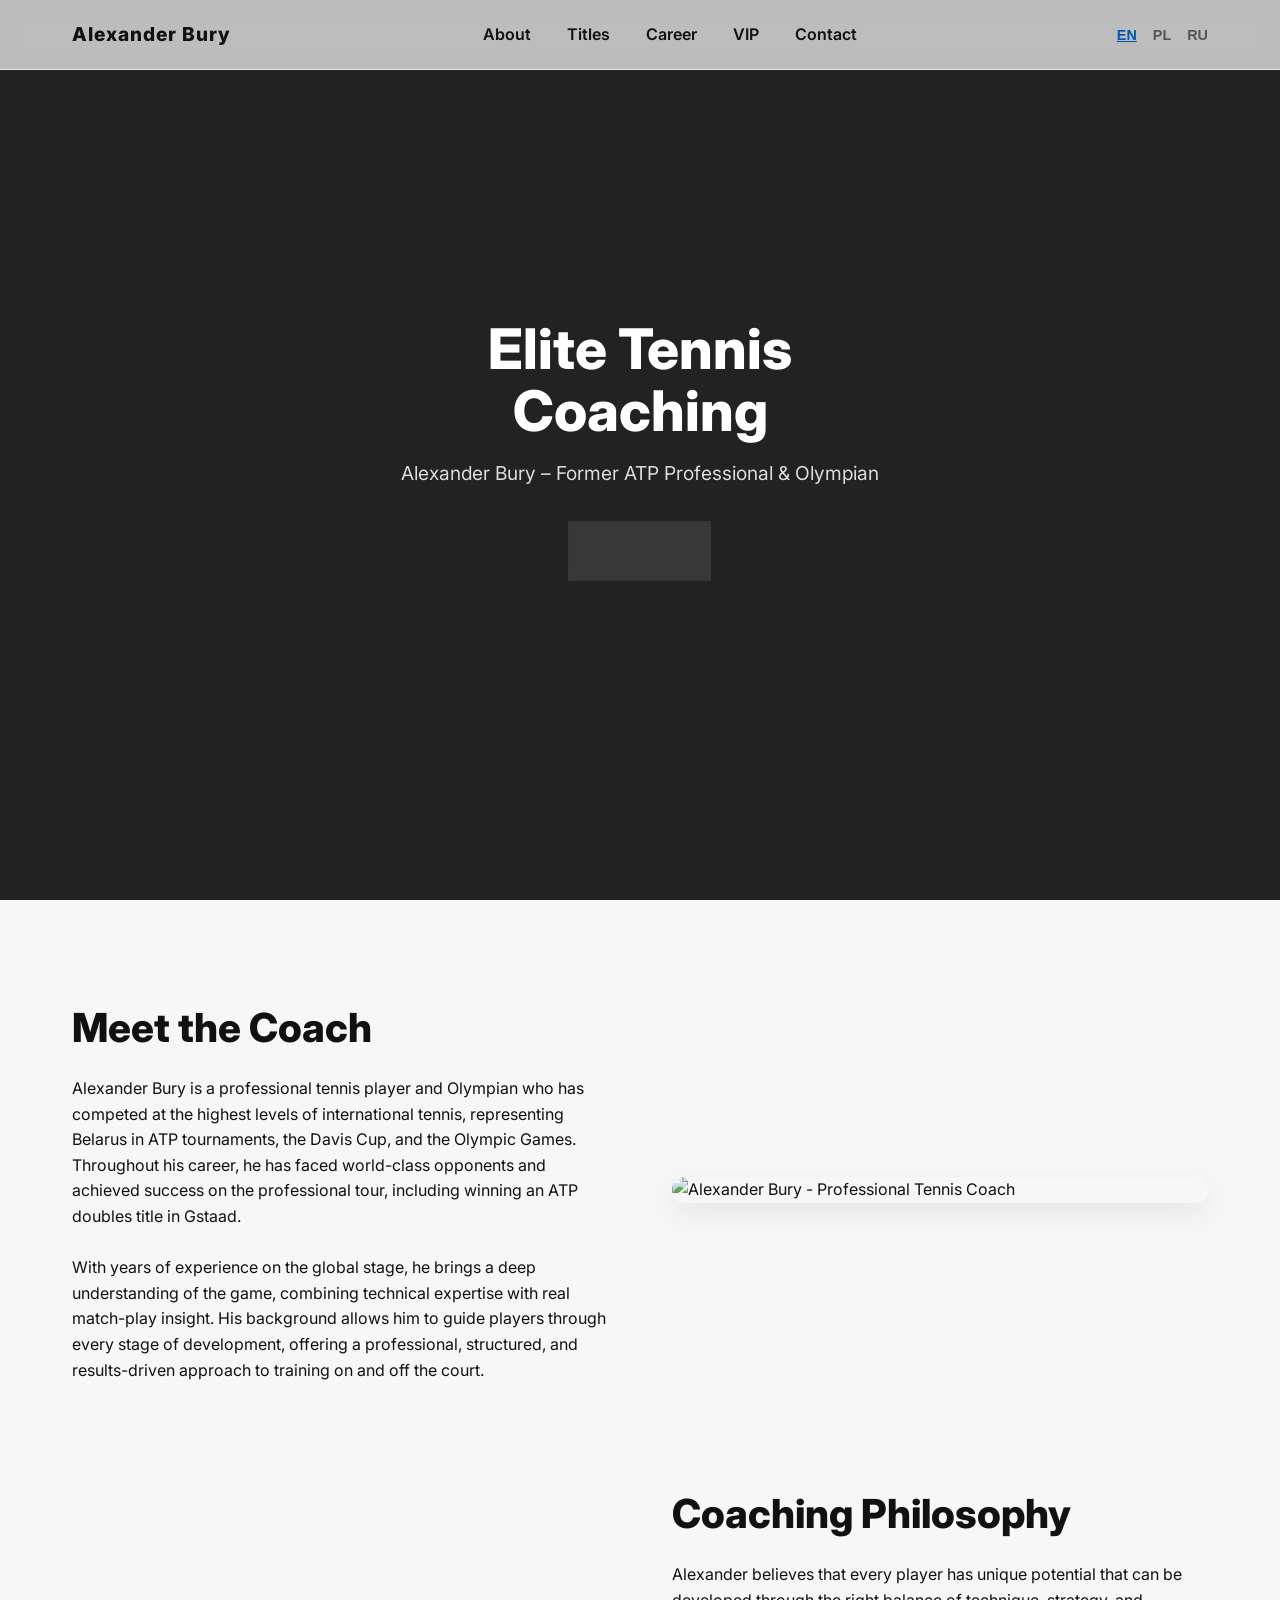
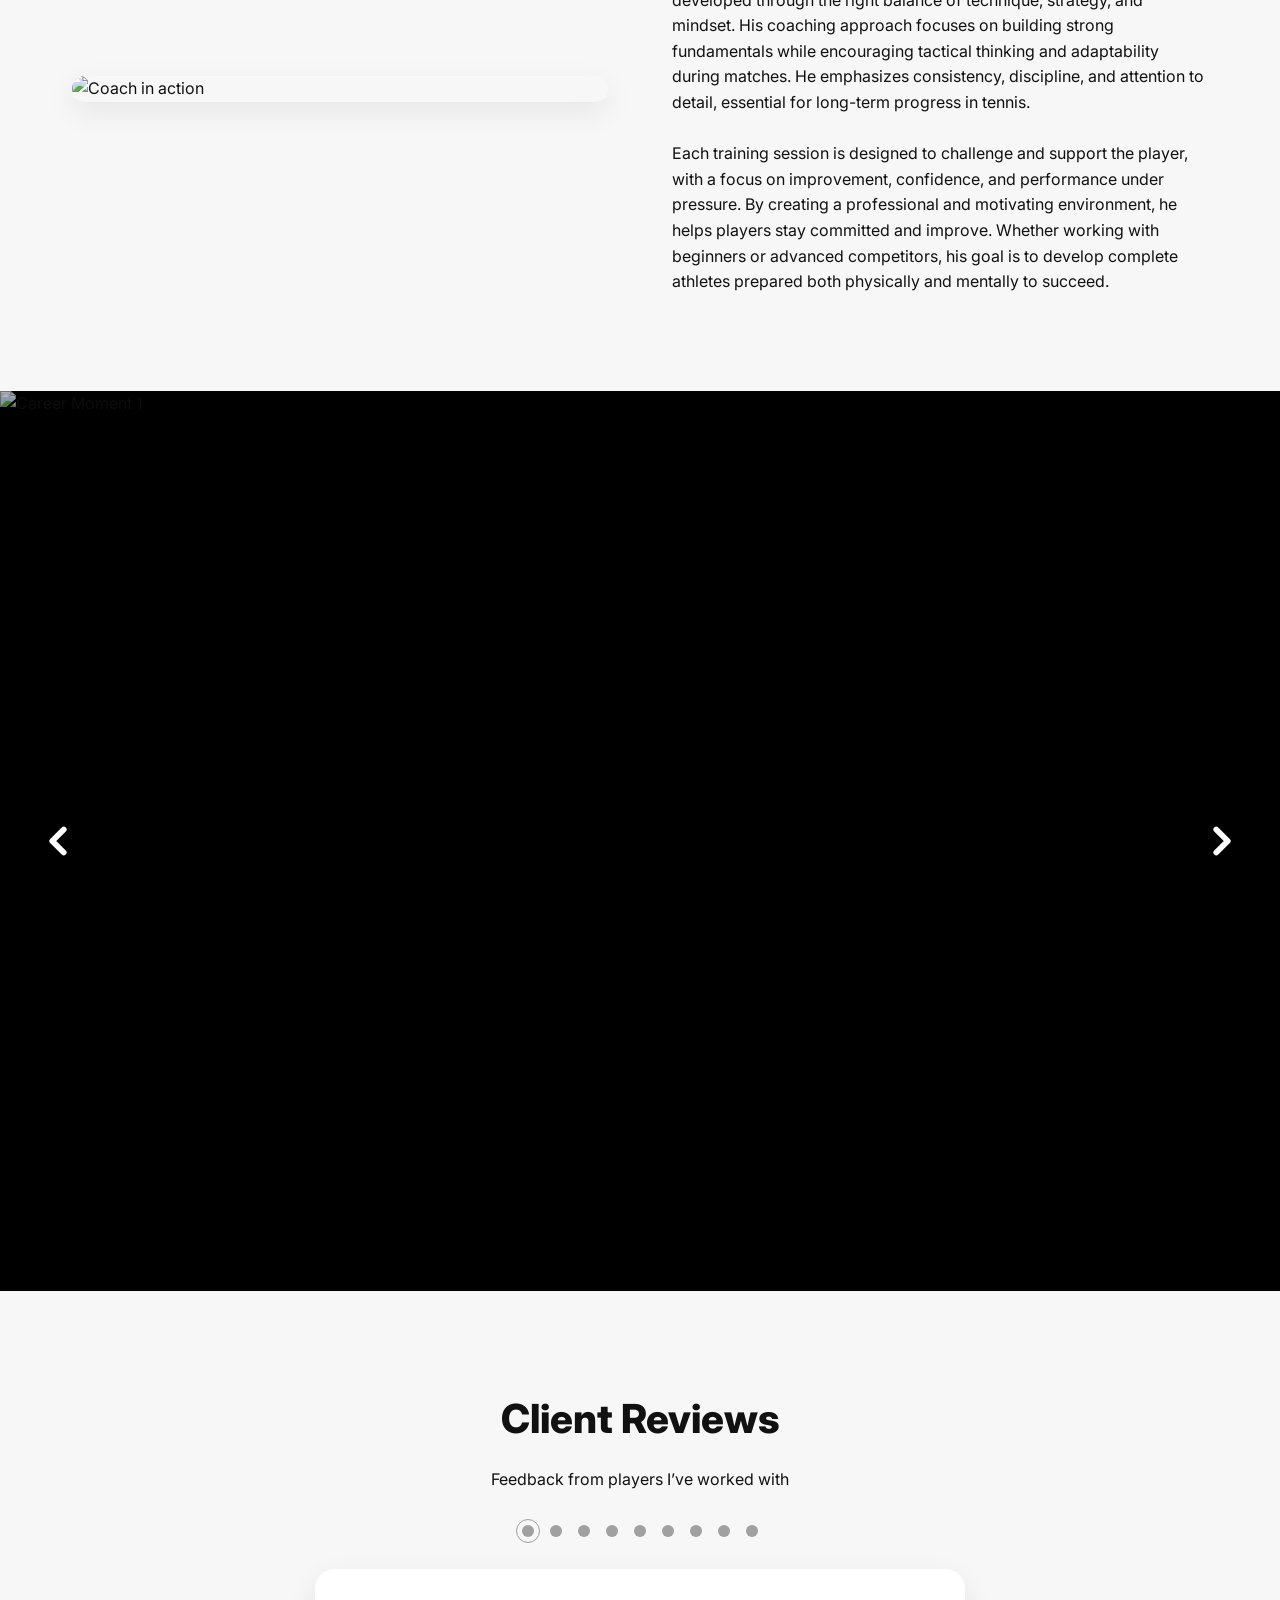
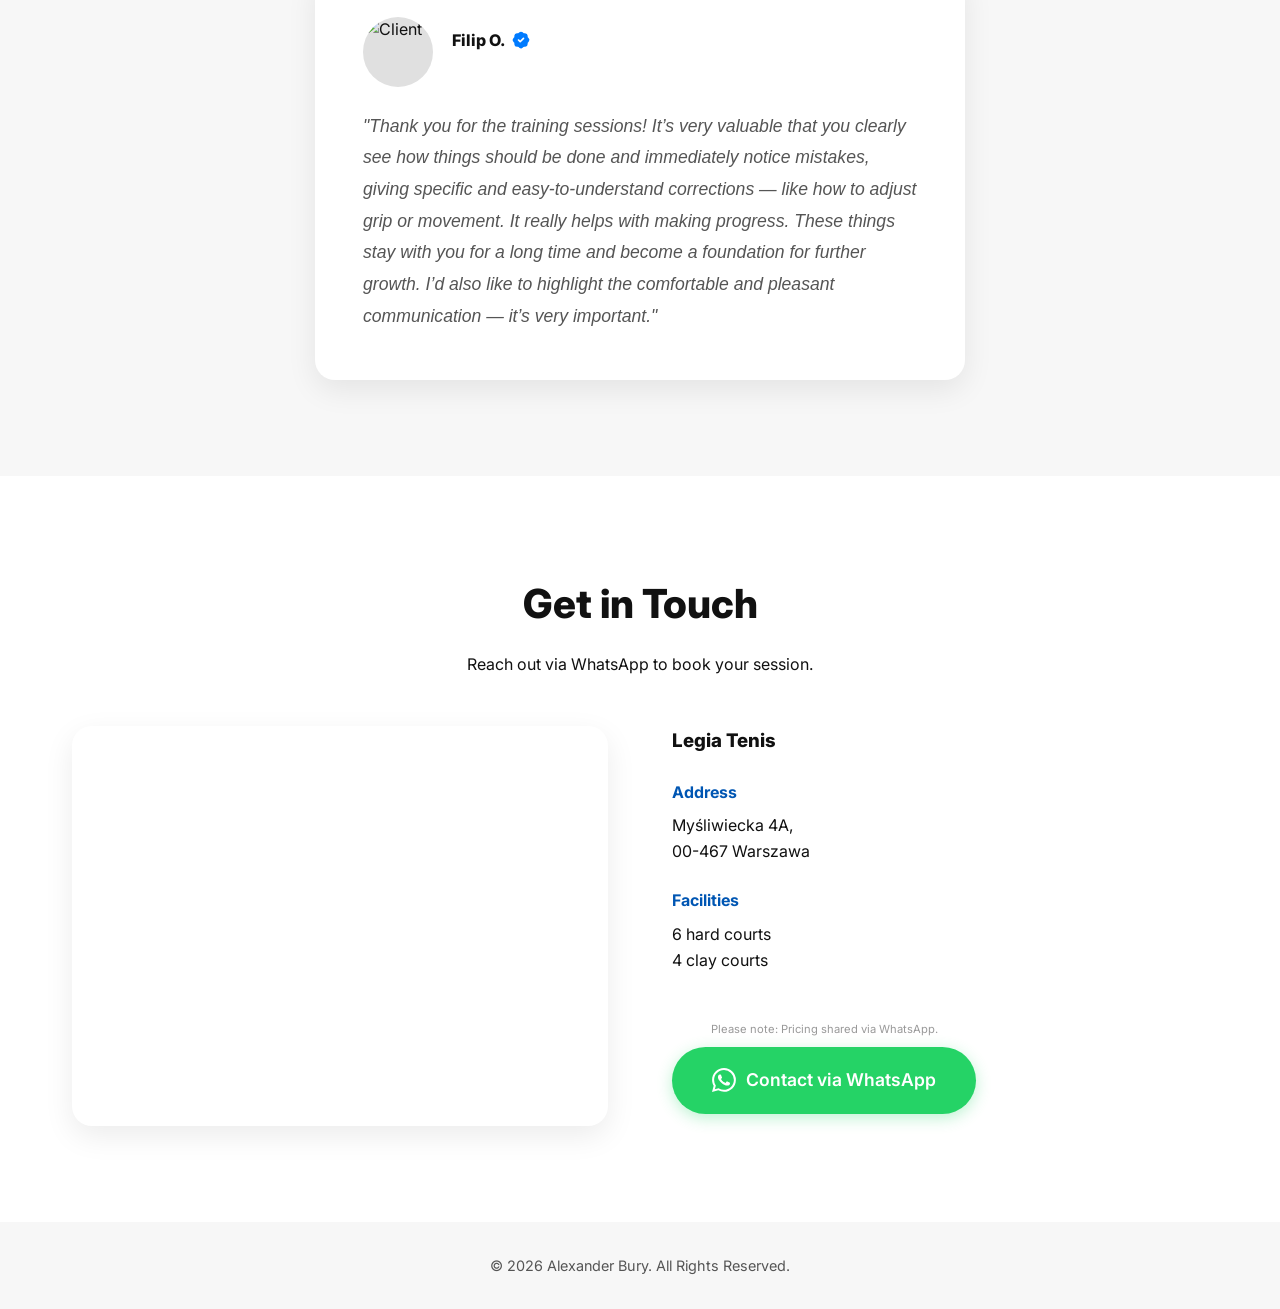
==== commit a5fe5614: "Update index.html" ====
--- a/index.html
+++ b/index.html
@@ -490,7 +490,7 @@
                             </svg>
                             <span class="en">Contact via WhatsApp</span>
                             <span class="pl">Napisz na WhatsApp</span>
-							<span class="ru">Связаться через WhatsApp</span>
+							<span class="ru">Напиши в WhatsApp</span>
                         </a>
                     </div>
                     
@@ -535,7 +535,7 @@
                                 </svg>
                                 <span class="en">Contact via WhatsApp</span>
                                 <span class="pl">Napisz na WhatsApp</span>
-                                <span class="ru">Связаться через WhatsApp</span>
+                                <span class="ru">Напиши в WhatsApp</span>
                             </a>
                         </div>
                     </div>
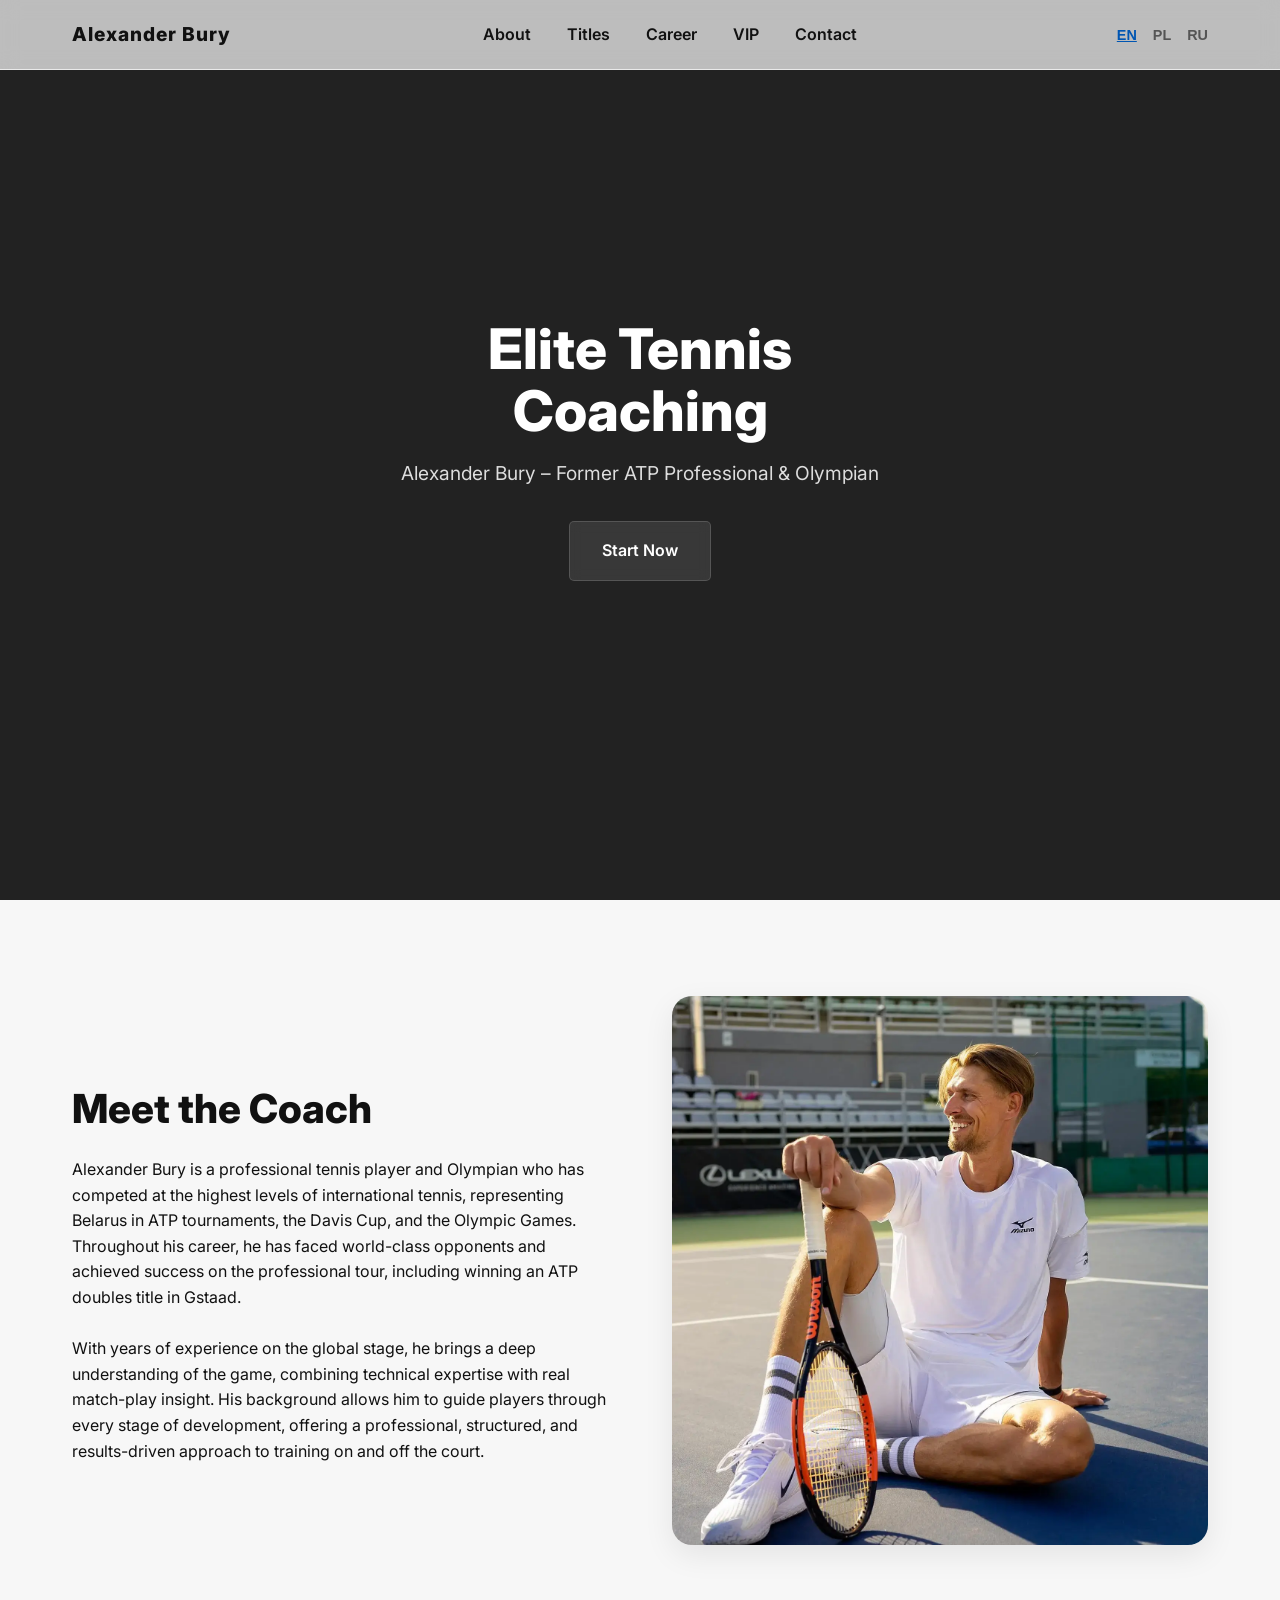
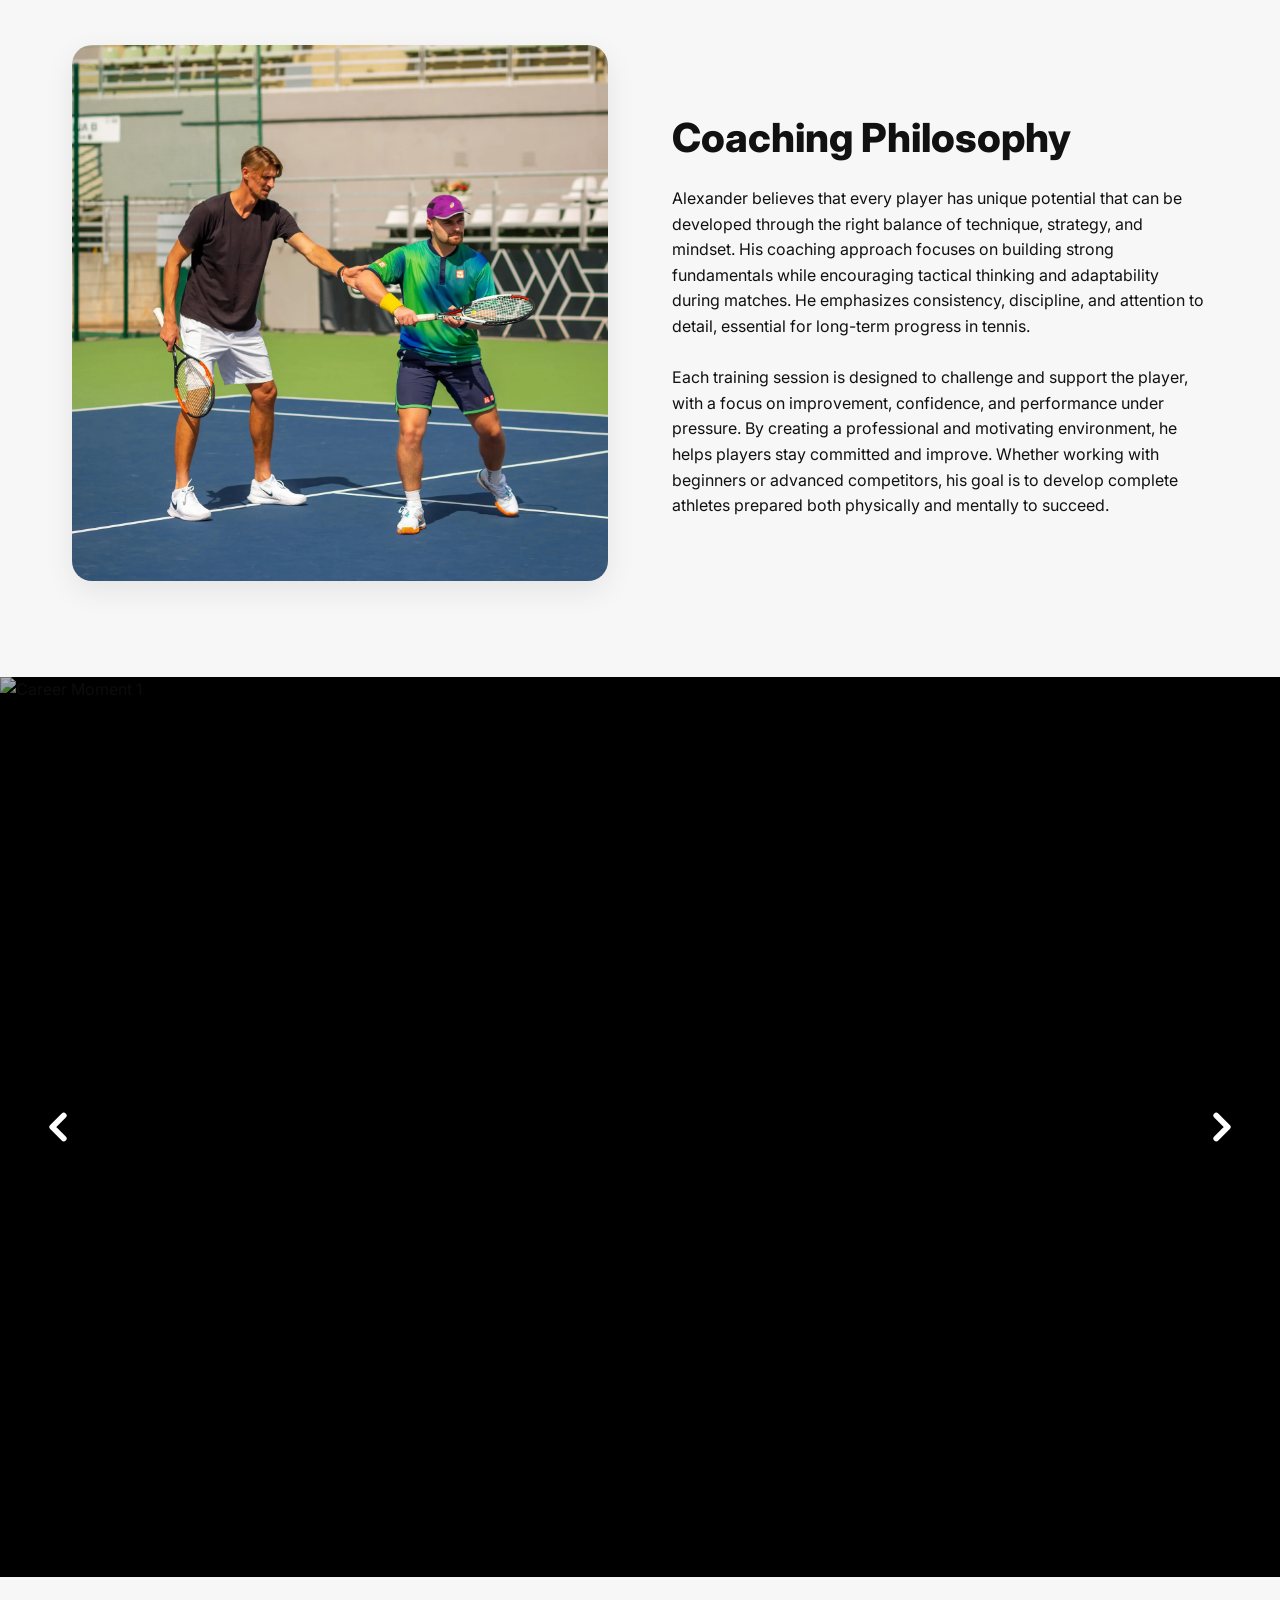
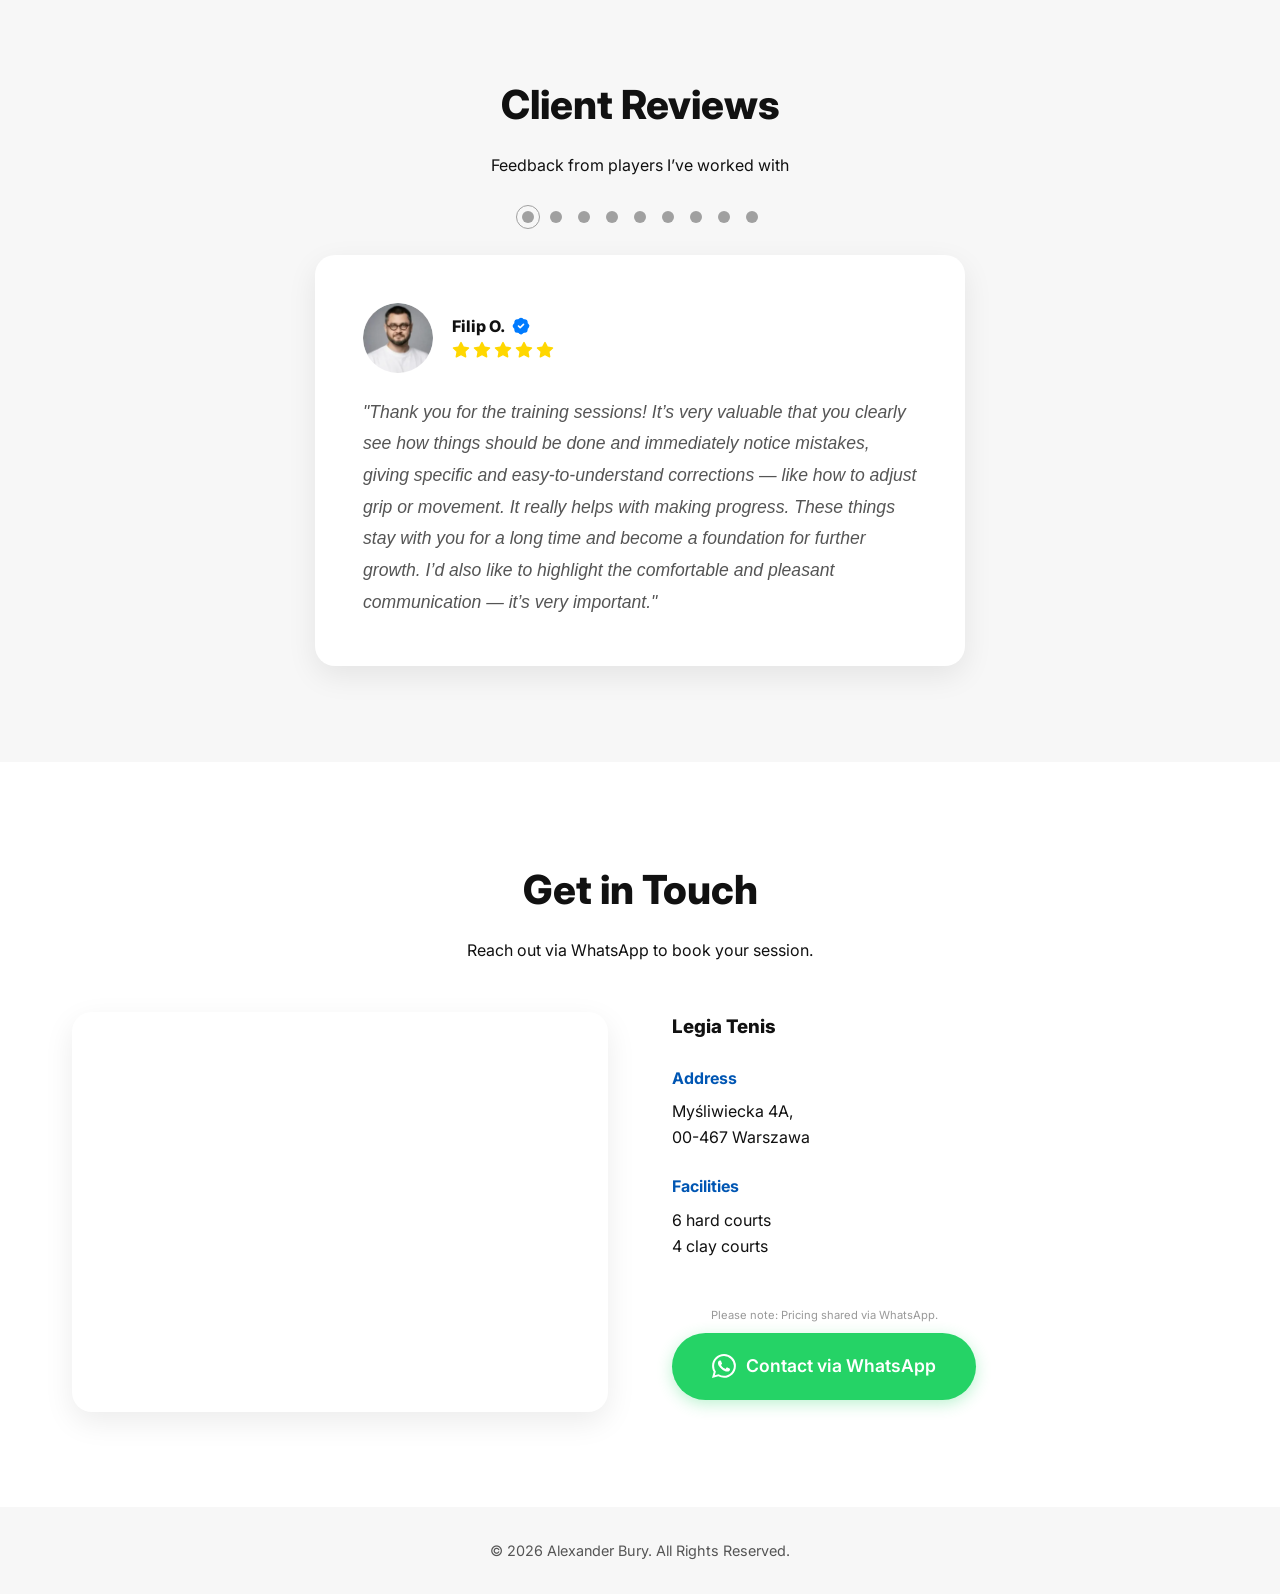
==== commit 17ea5f52: "Add files via upload" ====
--- a/index.html
+++ b/index.html
@@ -67,6 +67,9 @@
     </nav>
 
     <section id="home" class="hero section-padding">
+        <video class="hero-video" autoplay muted loop playsinline>
+            <source src="hero-bg.mp4" type="video/mp4">
+        </video>
         <div class="container hero-content">
             <h1 class="fade-in">
                 <span class="en">Elite Tennis<br>Coaching</span>
@@ -148,6 +151,24 @@
 
             <div class="gallery-slide">
                 <img src="gallery-3.webp" alt="Career Moment 3">
+                <div class="gallery-overlay">
+            </div>
+        </div>
+
+            <div class="gallery-slide">
+                <img src="gallery-4.webp" alt="Career Moment 4">
+                <div class="gallery-overlay">
+            </div>
+        </div>
+
+            <div class="gallery-slide">
+                <img src="gallery-5.webp" alt="Career Moment 5">
+                <div class="gallery-overlay">
+            </div>
+        </div>
+
+            <div class="gallery-slide">
+                <img src="gallery-6.webp" alt="Career Moment 6">
                 <div class="gallery-overlay">
             </div>
         </div>
--- a/style.css
+++ b/style.css
@@ -344,10 +344,17 @@
     overflow: hidden;
     text-align: center;
     background-color: #222;
-    background-position: center;
-    background-size: cover;
-    background-repeat: no-repeat;
-    background-image: url('hero-bg.webp');
+}
+
+.hero-video {
+    position: absolute;
+    top: 0;
+    left: 0;
+    width: 100%;
+    height: 100%;
+    object-fit: cover;
+    z-index: 0;
+    pointer-events: none;
 }
 
 .hero::after {
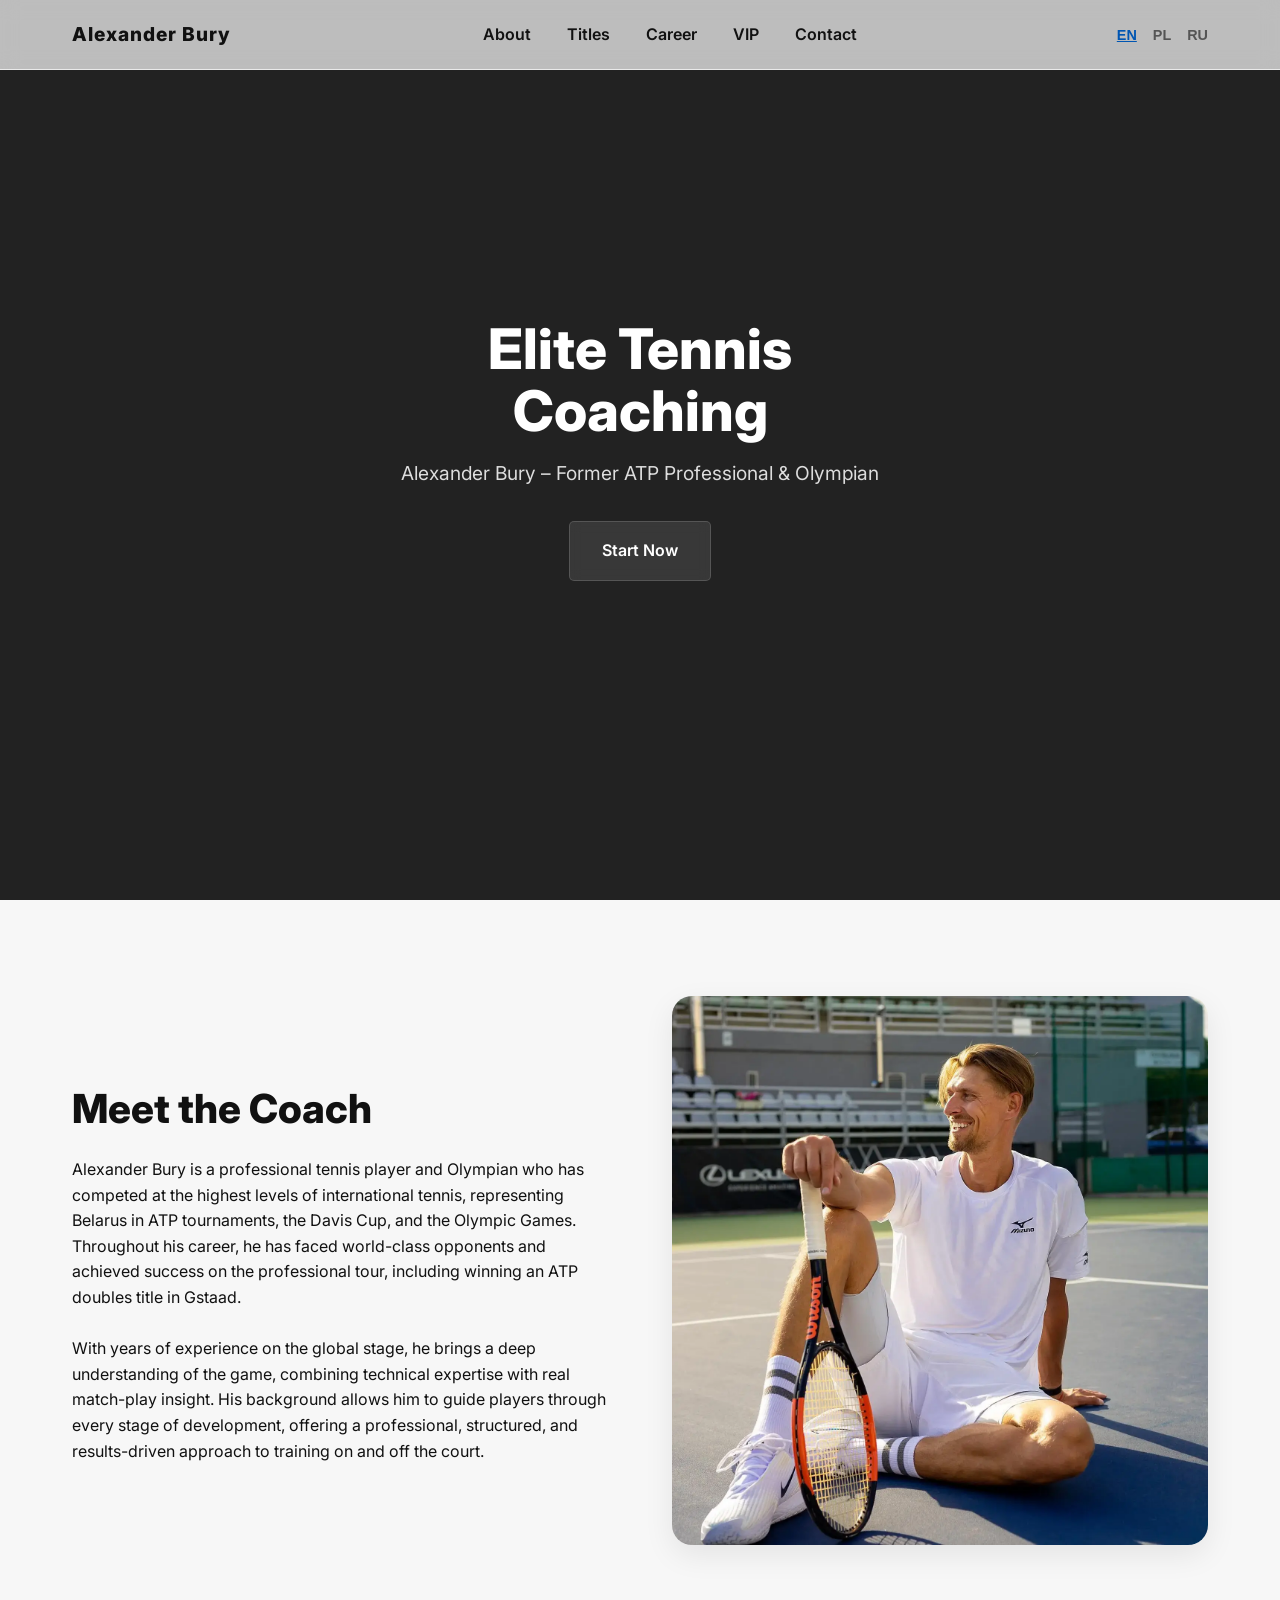
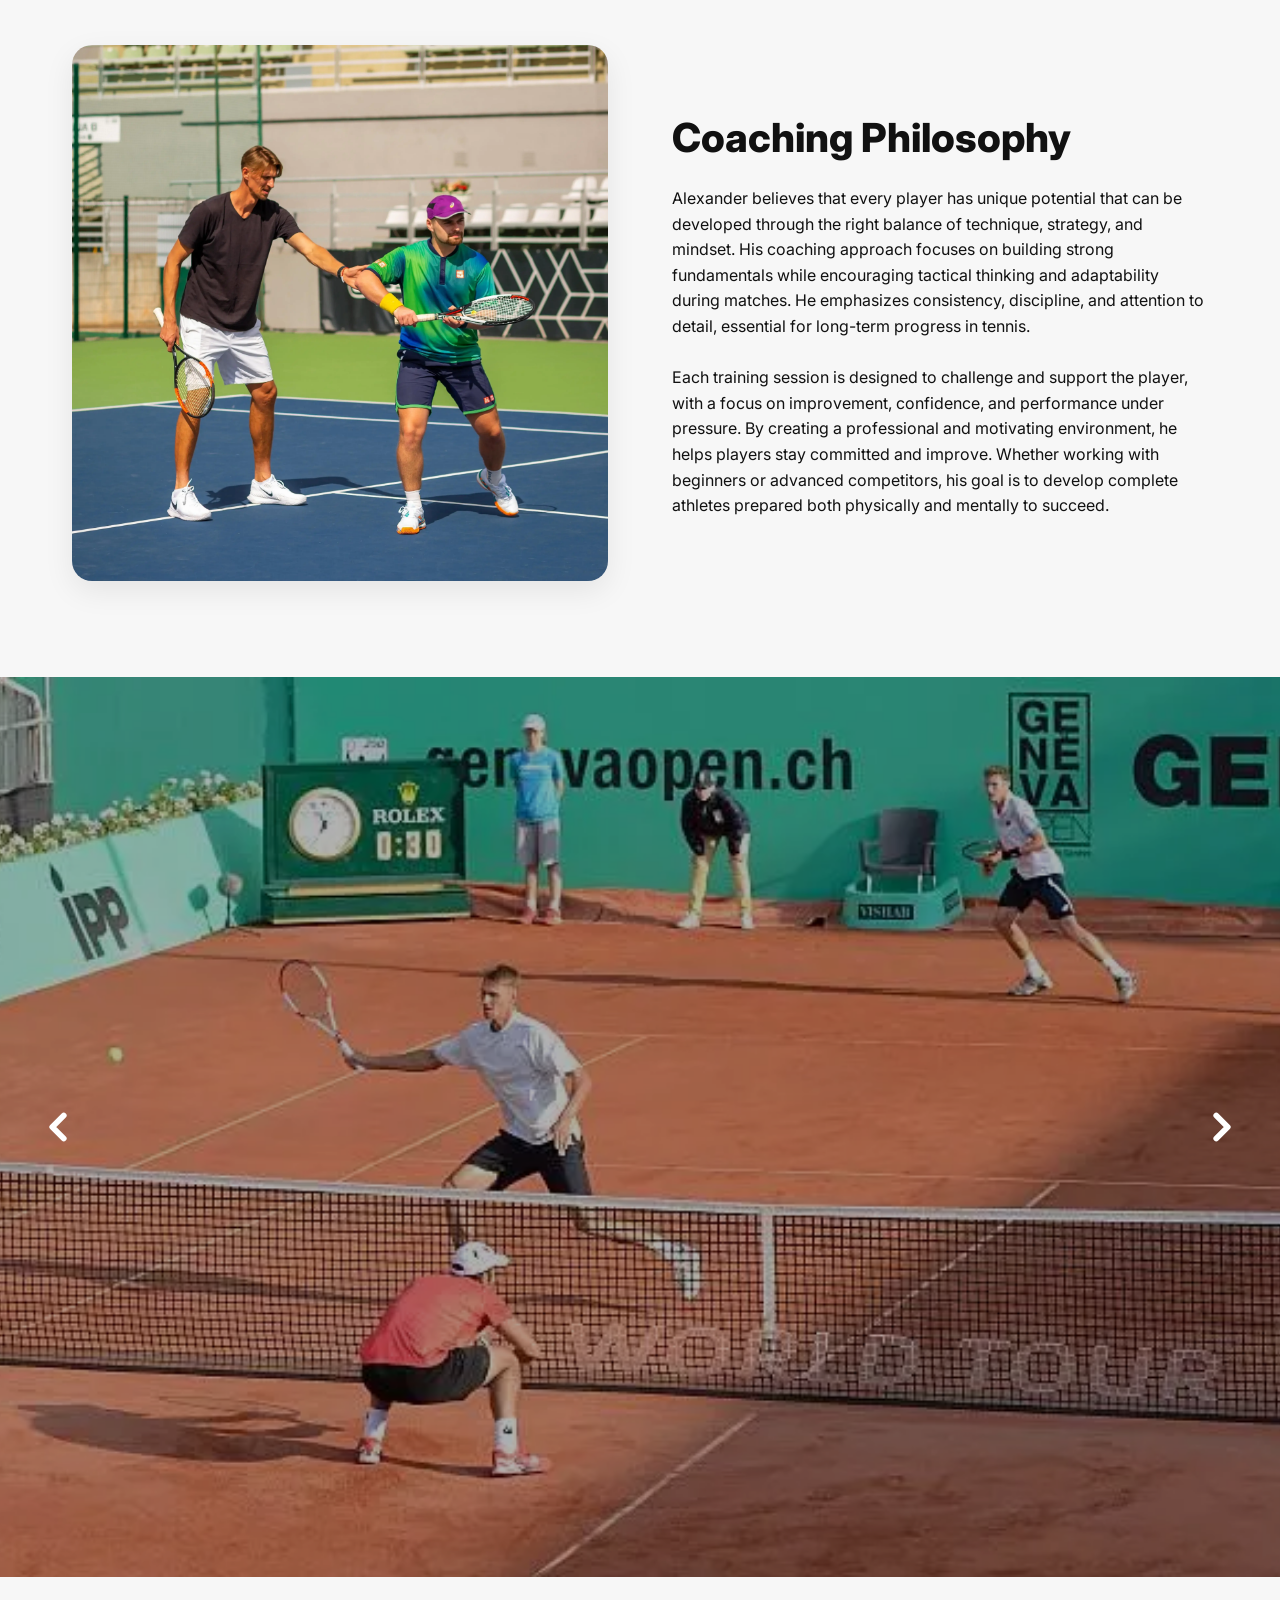
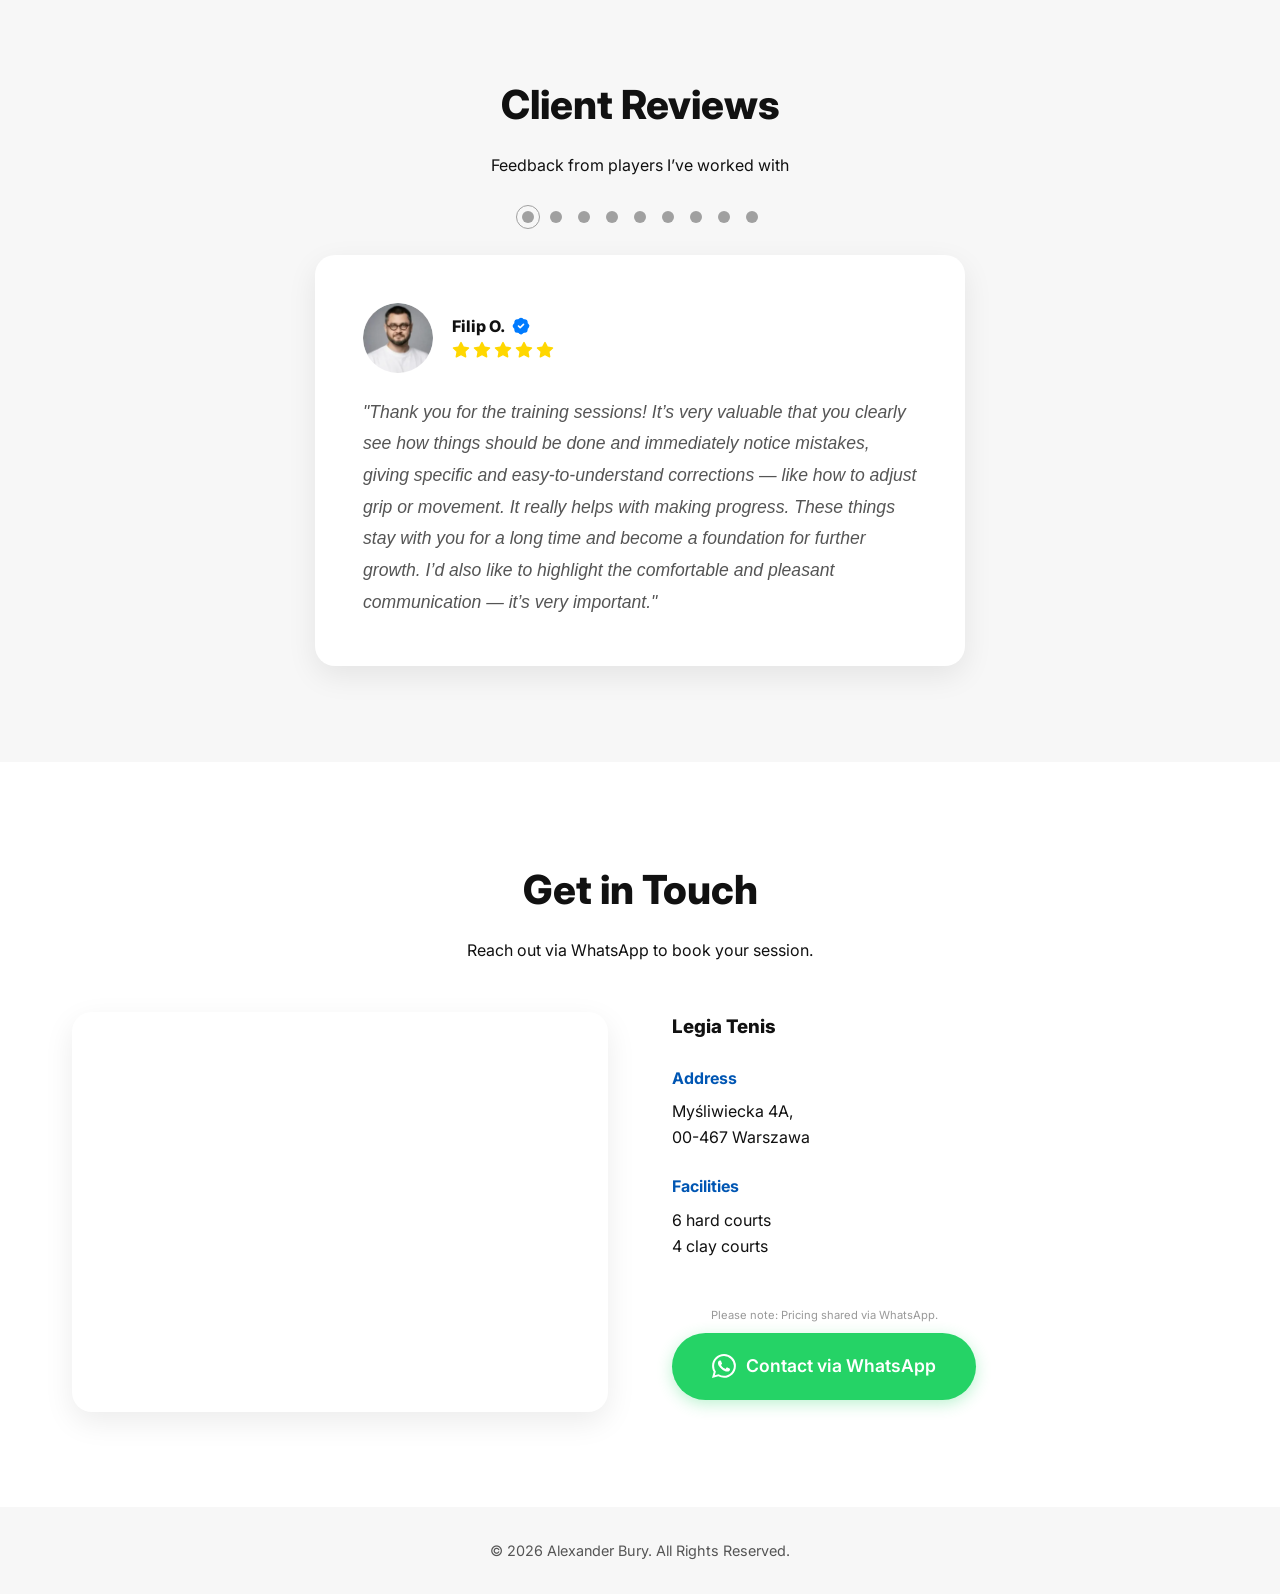
==== commit c32fc5d5: "Update index.html" ====
--- a/index.html
+++ b/index.html
@@ -79,7 +79,7 @@
             <p class="subtitle fade-in">
                 <span class="en">Alexander Bury – Former ATP Professional & Olympian</span>
                 <span class="pl">Alexander Bury – Były Zawodnik ATP i Olimpijczyk</span>
-				<span class="ru">Александр Буры — бывший игрок ATP и олимпиец</span>
+				<span class="ru">Александр Бурый — бывший игрок ATP и олимпиец</span>
             </p>
             <a href="#location" class="btn btn-primary fade-in">
                 <span class="en">Start Now</span>
@@ -102,7 +102,7 @@
 									<br><br>With years of experience on the global stage, he brings a deep understanding of the game, combining technical expertise with real match-play insight. His background allows him to guide players through every stage of development, offering a professional, structured, and results-driven approach to training on and off the court.</span>
                     <span class="pl">Alexander Bury to profesjonalny tenisista i olimpijczyk, który rywalizował na najwyższym poziomie światowego tenisa, reprezentując Białoruś w turniejach ATP, Pucharze Davisa oraz na igrzyskach olimpijskich. W trakcie swojej kariery mierzył się z czołowymi zawodnikami świata i odnosił sukcesy na zawodowym poziomie, w tym zwycięstwo w turnieju ATP w grze podwójnej w Gstaad. 
 									<br><br>Dzięki wieloletniemu doświadczeniu na międzynarodowej scenie posiada dogłębną znajomość gry, łącząc wiedzę techniczną z praktycznym doświadczeniem meczowym. Jego podejście pozwala prowadzić zawodników na każdym etapie rozwoju, oferując profesjonalny, uporządkowany i nastawiony na wyniki system treningowy – zarówno na korcie, jak i poza nim.</span>
-					<span class="ru">Александр Буры — профессиональный теннисист и олимпиец, который выступал на самом высоком уровне мирового тенниса, представляя Беларусь на турнирах ATP, в Кубке Дэвиса и на Олимпийских играх. В течение своей карьеры он встречался с ведущими игроками мира и добивался успехов на профессиональном уровне, включая победу в турнире ATP в парном разряде в Гштааде. 
+					<span class="ru">Александр Бурый — профессиональный теннисист и олимпиец, который выступал на самом высоком уровне мирового тенниса, представляя Беларусь на турнирах ATP, в Кубке Дэвиса и на Олимпийских играх. В течение своей карьеры он встречался с ведущими игроками мира и добивался успехов на профессиональном уровне, включая победу в турнире ATP в парном разряде в Гштааде. 
 									<br><br>Благодаря многолетнему опыту на международной арене он обладает глубоким пониманием игры, сочетая технические знания с практическим соревновательным опытом. Его подход позволяет развивать игроков на любом этапе подготовки, предлагая профессиональную, структурированную и ориентированную на результат систему тренировок — как на корте, так и вне его.</span>
                 </p>
             </div>
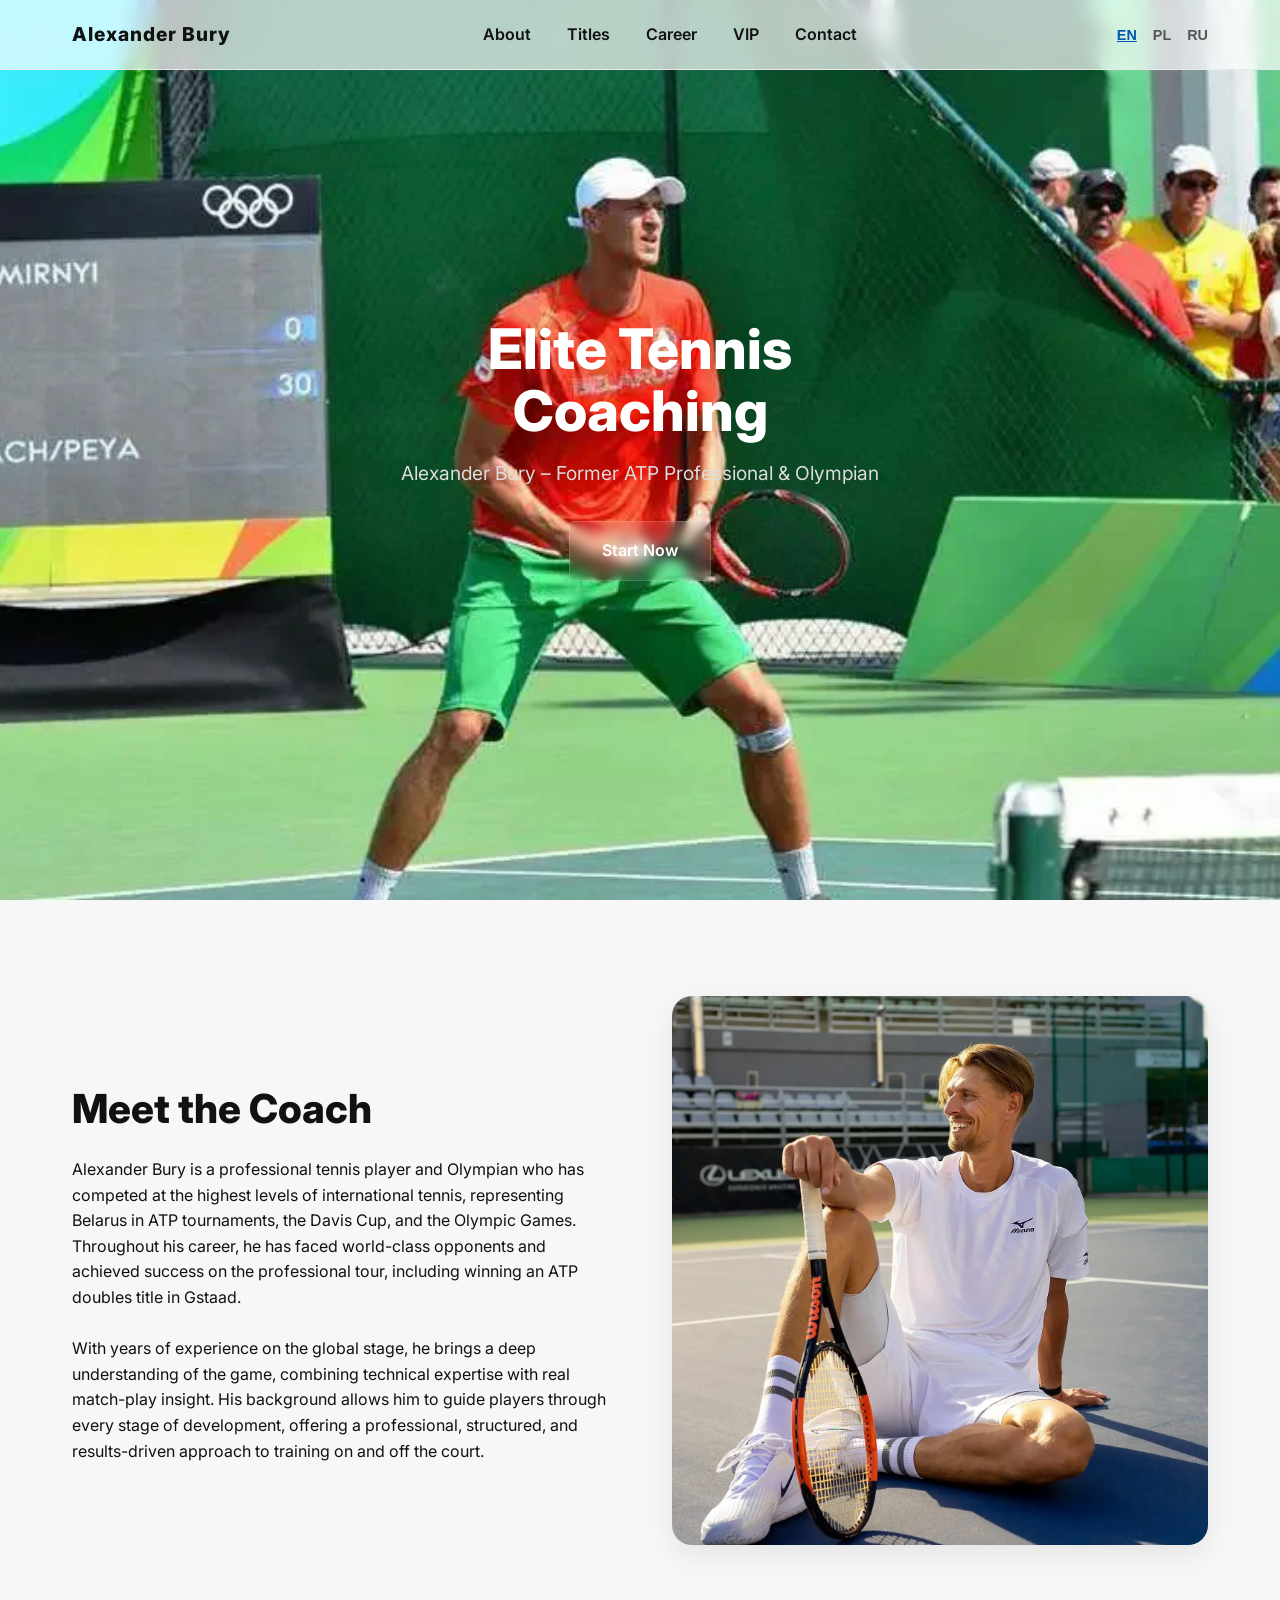
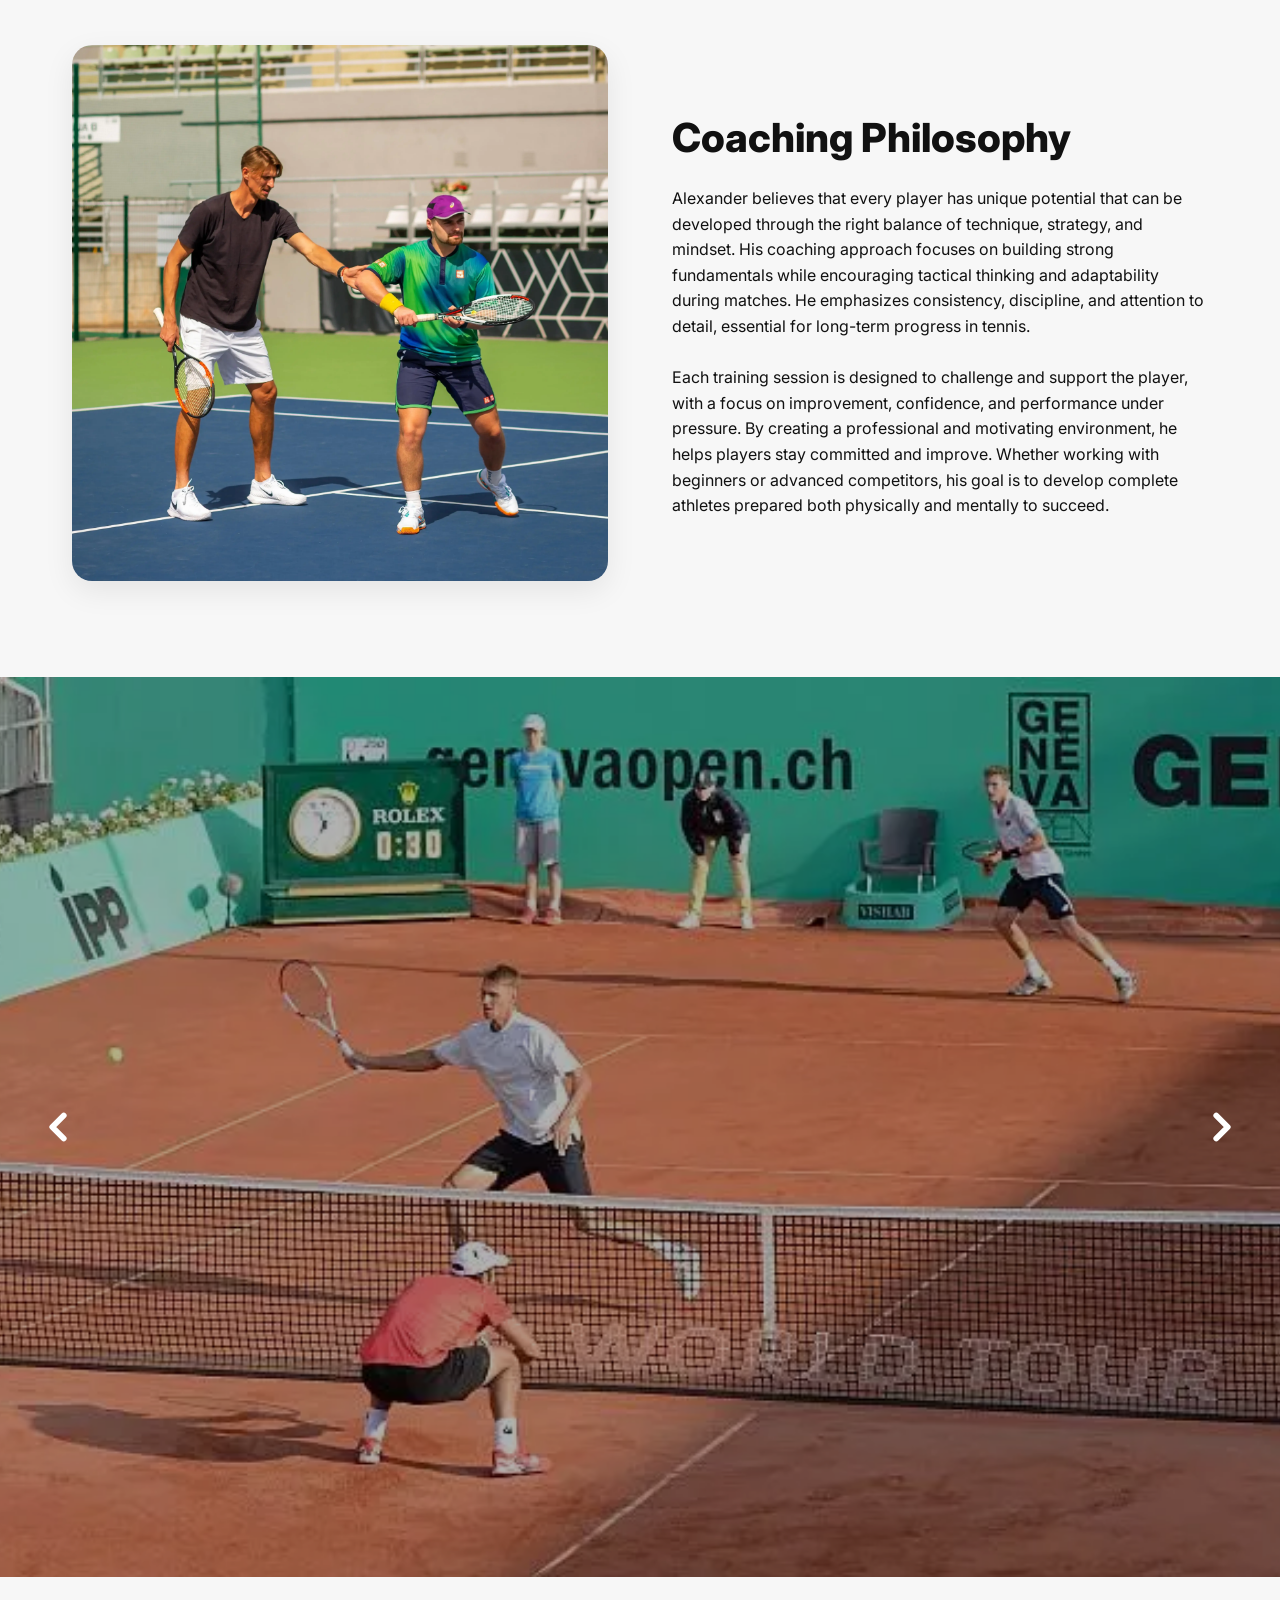
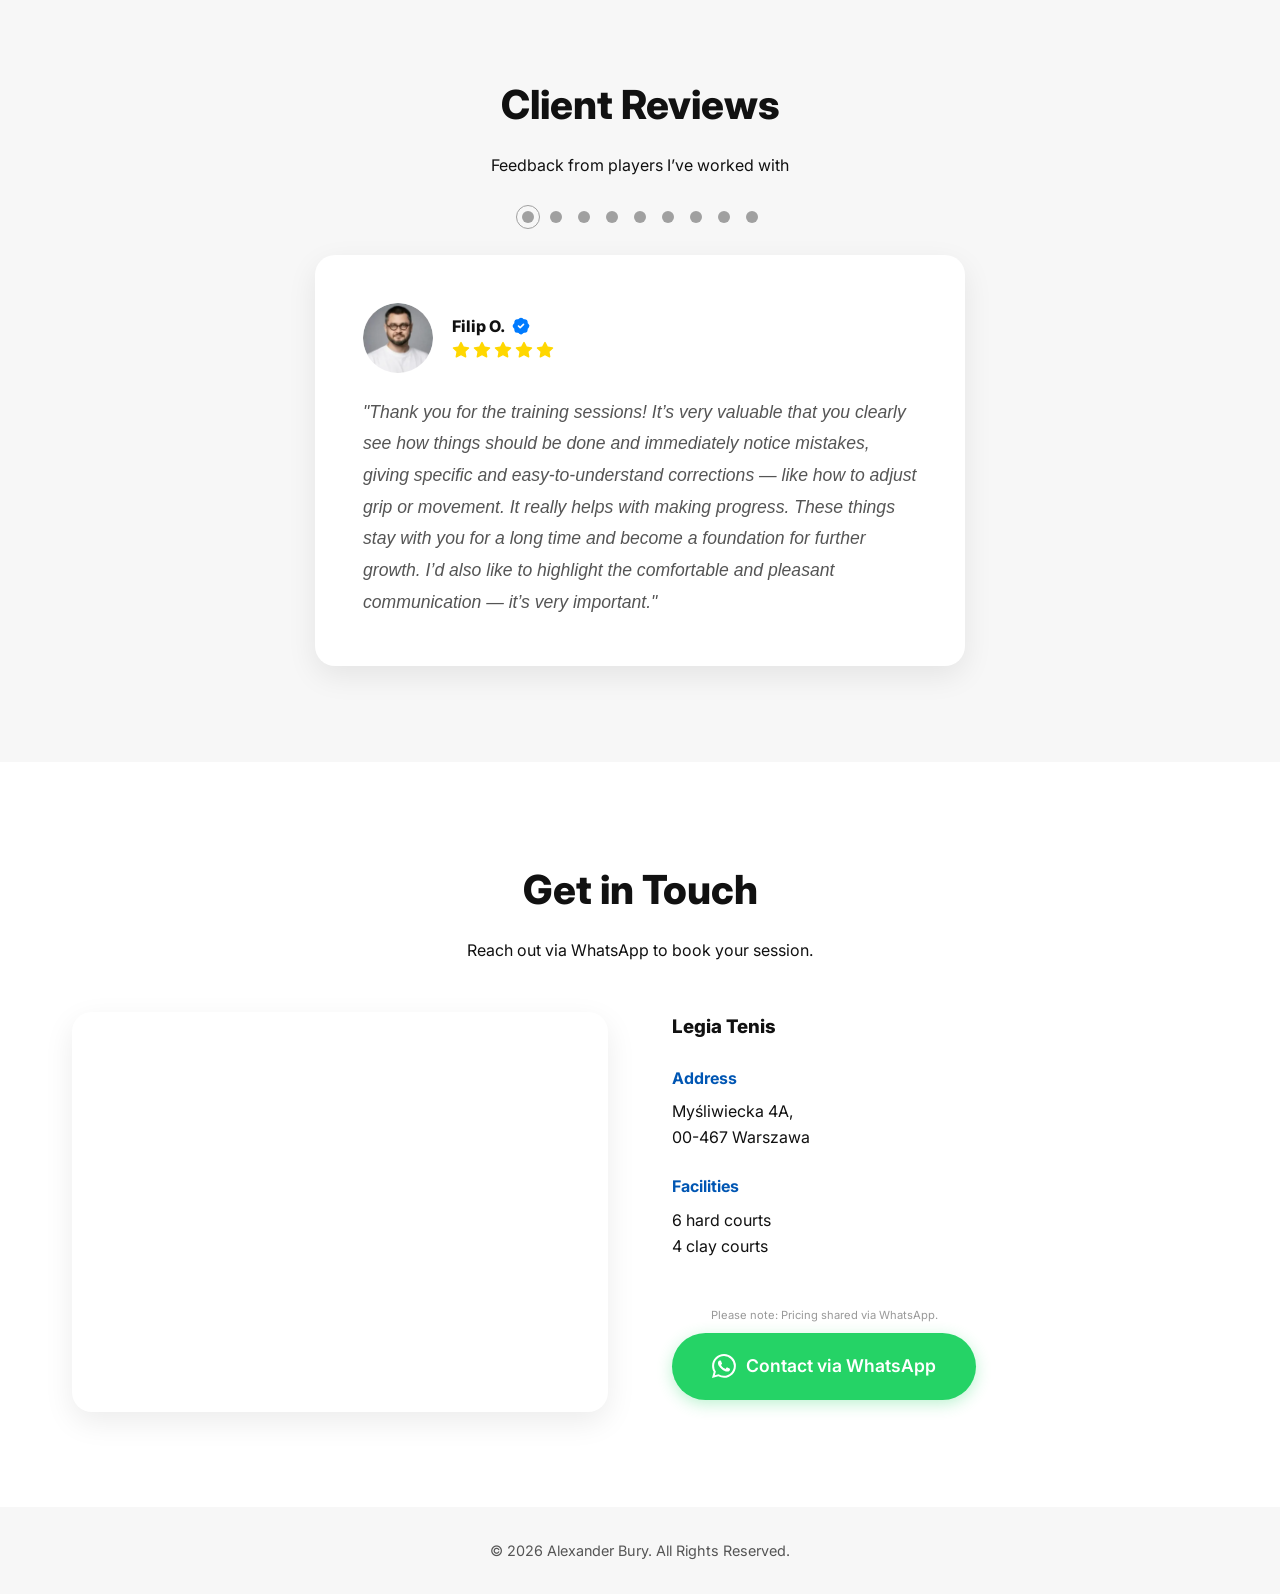
==== commit 875e8ca8: "Update index.html" ====
--- a/index.html
+++ b/index.html
@@ -67,9 +67,6 @@
     </nav>
 
     <section id="home" class="hero section-padding">
-        <video class="hero-video" autoplay muted loop playsinline>
-            <source src="hero-bg.mp4" type="video/mp4">
-        </video>
         <div class="container hero-content">
             <h1 class="fade-in">
                 <span class="en">Elite Tennis<br>Coaching</span>
@@ -79,7 +76,7 @@
             <p class="subtitle fade-in">
                 <span class="en">Alexander Bury – Former ATP Professional & Olympian</span>
                 <span class="pl">Alexander Bury – Były Zawodnik ATP i Olimpijczyk</span>
-				<span class="ru">Александр Бурый — бывший игрок ATP и олимпиец</span>
+				<span class="ru">Александр Буры — бывший игрок ATP и олимпиец</span>
             </p>
             <a href="#location" class="btn btn-primary fade-in">
                 <span class="en">Start Now</span>
@@ -102,7 +99,7 @@
 									<br><br>With years of experience on the global stage, he brings a deep understanding of the game, combining technical expertise with real match-play insight. His background allows him to guide players through every stage of development, offering a professional, structured, and results-driven approach to training on and off the court.</span>
                     <span class="pl">Alexander Bury to profesjonalny tenisista i olimpijczyk, który rywalizował na najwyższym poziomie światowego tenisa, reprezentując Białoruś w turniejach ATP, Pucharze Davisa oraz na igrzyskach olimpijskich. W trakcie swojej kariery mierzył się z czołowymi zawodnikami świata i odnosił sukcesy na zawodowym poziomie, w tym zwycięstwo w turnieju ATP w grze podwójnej w Gstaad. 
 									<br><br>Dzięki wieloletniemu doświadczeniu na międzynarodowej scenie posiada dogłębną znajomość gry, łącząc wiedzę techniczną z praktycznym doświadczeniem meczowym. Jego podejście pozwala prowadzić zawodników na każdym etapie rozwoju, oferując profesjonalny, uporządkowany i nastawiony na wyniki system treningowy – zarówno na korcie, jak i poza nim.</span>
-					<span class="ru">Александр Бурый — профессиональный теннисист и олимпиец, который выступал на самом высоком уровне мирового тенниса, представляя Беларусь на турнирах ATP, в Кубке Дэвиса и на Олимпийских играх. В течение своей карьеры он встречался с ведущими игроками мира и добивался успехов на профессиональном уровне, включая победу в турнире ATP в парном разряде в Гштааде. 
+					<span class="ru">Александр Буры — профессиональный теннисист и олимпиец, который выступал на самом высоком уровне мирового тенниса, представляя Беларусь на турнирах ATP, в Кубке Дэвиса и на Олимпийских играх. В течение своей карьеры он встречался с ведущими игроками мира и добивался успехов на профессиональном уровне, включая победу в турнире ATP в парном разряде в Гштааде. 
 									<br><br>Благодаря многолетнему опыту на международной арене он обладает глубоким пониманием игры, сочетая технические знания с практическим соревновательным опытом. Его подход позволяет развивать игроков на любом этапе подготовки, предлагая профессиональную, структурированную и ориентированную на результат систему тренировок — как на корте, так и вне его.</span>
                 </p>
             </div>
@@ -505,7 +502,7 @@
                             <span class="pl">Uwaga: Szczegóły cenowe na WhatsApp.</span>
                             <span class="ru">Важно: Детали стоимости в WhatsApp.</span>
                         </p>
-                        <a href="https://wa.me/48452895525" target="_blank" class="btn btn-whatsapp" id="whatsapp-btn">
+                        <a href="https://wa.me/48572672787" target="_blank" class="btn btn-whatsapp" id="whatsapp-btn">
                             <svg xmlns="http://www.w3.org/2000/svg" width="24" height="24" fill="currentColor" viewBox="0 0 16 16">
                                 <path d="M13.601 2.326A7.854 7.854 0 0 0 7.994 0C3.627 0 .068 3.558.064 7.926c0 1.399.366 2.76 1.057 3.965L0 16l4.204-1.102a7.933 7.933 0 0 0 3.79.965h.004c4.368 0 7.926-3.558 7.93-7.93A7.898 7.898 0 0 0 13.6 2.326zM7.994 14.521a6.573 6.573 0 0 1-3.356-.92l-.24-.144-2.494.654.666-2.433-.156-.251a6.56 6.56 0 0 1-1.007-3.505c0-3.626 2.957-6.584 6.591-6.584a6.56 6.56 0 0 1 4.66 1.931 6.557 6.557 0 0 1 1.928 4.66c-.004 3.639-2.961 6.592-6.592 6.592zm3.615-4.934c-.197-.099-1.17-.578-1.353-.646-.182-.065-.315-.099-.445.099-.133.197-.513.646-.627.775-.114.133-.232.148-.43.05-.197-.1-.836-.308-1.592-.985-.59-.525-.985-1.175-1.103-1.372-.114-.198-.011-.304.088-.403.087-.088.197-.232.296-.346.1-.114.133-.198.198-.33.065-.134.034-.248-.015-.347-.05-.099-.445-1.076-.612-1.47-.16-.389-.323-.335-.445-.34-.114-.007-.247-.007-.38-.007a.729.729 0 0 0-.529.247c-.182.198-.691.677-.691 1.654 0 .977.71 1.916.81 2.049.098.133 1.394 2.132 3.383 2.992.47.205.84.326 1.129.418.475.152.904.129 1.246.08.38-.058 1.171-.48 1.338-.943.164-.464.164-.86.114-.943-.049-.084-.182-.133-.38-.232z"/>
                             </svg>
@@ -550,7 +547,7 @@
                             	<span class="pl">Uwaga: Szczegóły cenowe na WhatsApp.</span>
                             	<span class="ru">Важно: Детали стоимости в WhatsApp.</span>
                             </p>
-                            <a href="https://wa.me/48452895525" target="_blank" class="btn btn-whatsapp" id="whatsapp-btn">
+                            <a href="https://wa.me/48572672787" target="_blank" class="btn btn-whatsapp" id="whatsapp-btn">
                                 <svg xmlns="http://www.w3.org/2000/svg" width="24" height="24" fill="currentColor" viewBox="0 0 16 16">
                                     <path d="M13.601 2.326A7.854 7.854 0 0 0 7.994 0C3.627 0 .068 3.558.064 7.926c0 1.399.366 2.76 1.057 3.965L0 16l4.204-1.102a7.933 7.933 0 0 0 3.79.965h.004c4.368 0 7.926-3.558 7.93-7.93A7.898 7.898 0 0 0 13.6 2.326zM7.994 14.521a6.573 6.573 0 0 1-3.356-.92l-.24-.144-2.494.654.666-2.433-.156-.251a6.56 6.56 0 0 1-1.007-3.505c0-3.626 2.957-6.584 6.591-6.584a6.56 6.56 0 0 1 4.66 1.931 6.557 6.557 0 0 1 1.928 4.66c-.004 3.639-2.961 6.592-6.592 6.592zm3.615-4.934c-.197-.099-1.17-.578-1.353-.646-.182-.065-.315-.099-.445.099-.133.197-.513.646-.627.775-.114.133-.232.148-.43.05-.197-.1-.836-.308-1.592-.985-.59-.525-.985-1.175-1.103-1.372-.114-.198-.011-.304.088-.403.087-.088.197-.232.296-.346.1-.114.133-.198.198-.33.065-.134.034-.248-.015-.347-.05-.099-.445-1.076-.612-1.47-.16-.389-.323-.335-.445-.34-.114-.007-.247-.007-.38-.007a.729.729 0 0 0-.529.247c-.182.198-.691.677-.691 1.654 0 .977.71 1.916.81 2.049.098.133 1.394 2.132 3.383 2.992.47.205.84.326 1.129.418.475.152.904.129 1.246.08.38-.058 1.171-.48 1.338-.943.164-.464.164-.86.114-.943-.049-.084-.182-.133-.38-.232z"/>
                                 </svg>
--- a/style.css
+++ b/style.css
@@ -344,17 +344,10 @@
     overflow: hidden;
     text-align: center;
     background-color: #222;
-}
-
-.hero-video {
-    position: absolute;
-    top: 0;
-    left: 0;
-    width: 100%;
-    height: 100%;
-    object-fit: cover;
-    z-index: 0;
-    pointer-events: none;
+    background-position: center;
+    background-size: cover;
+    background-repeat: no-repeat;
+    background-image: url('hero-bg.webp');
 }
 
 .hero::after {
